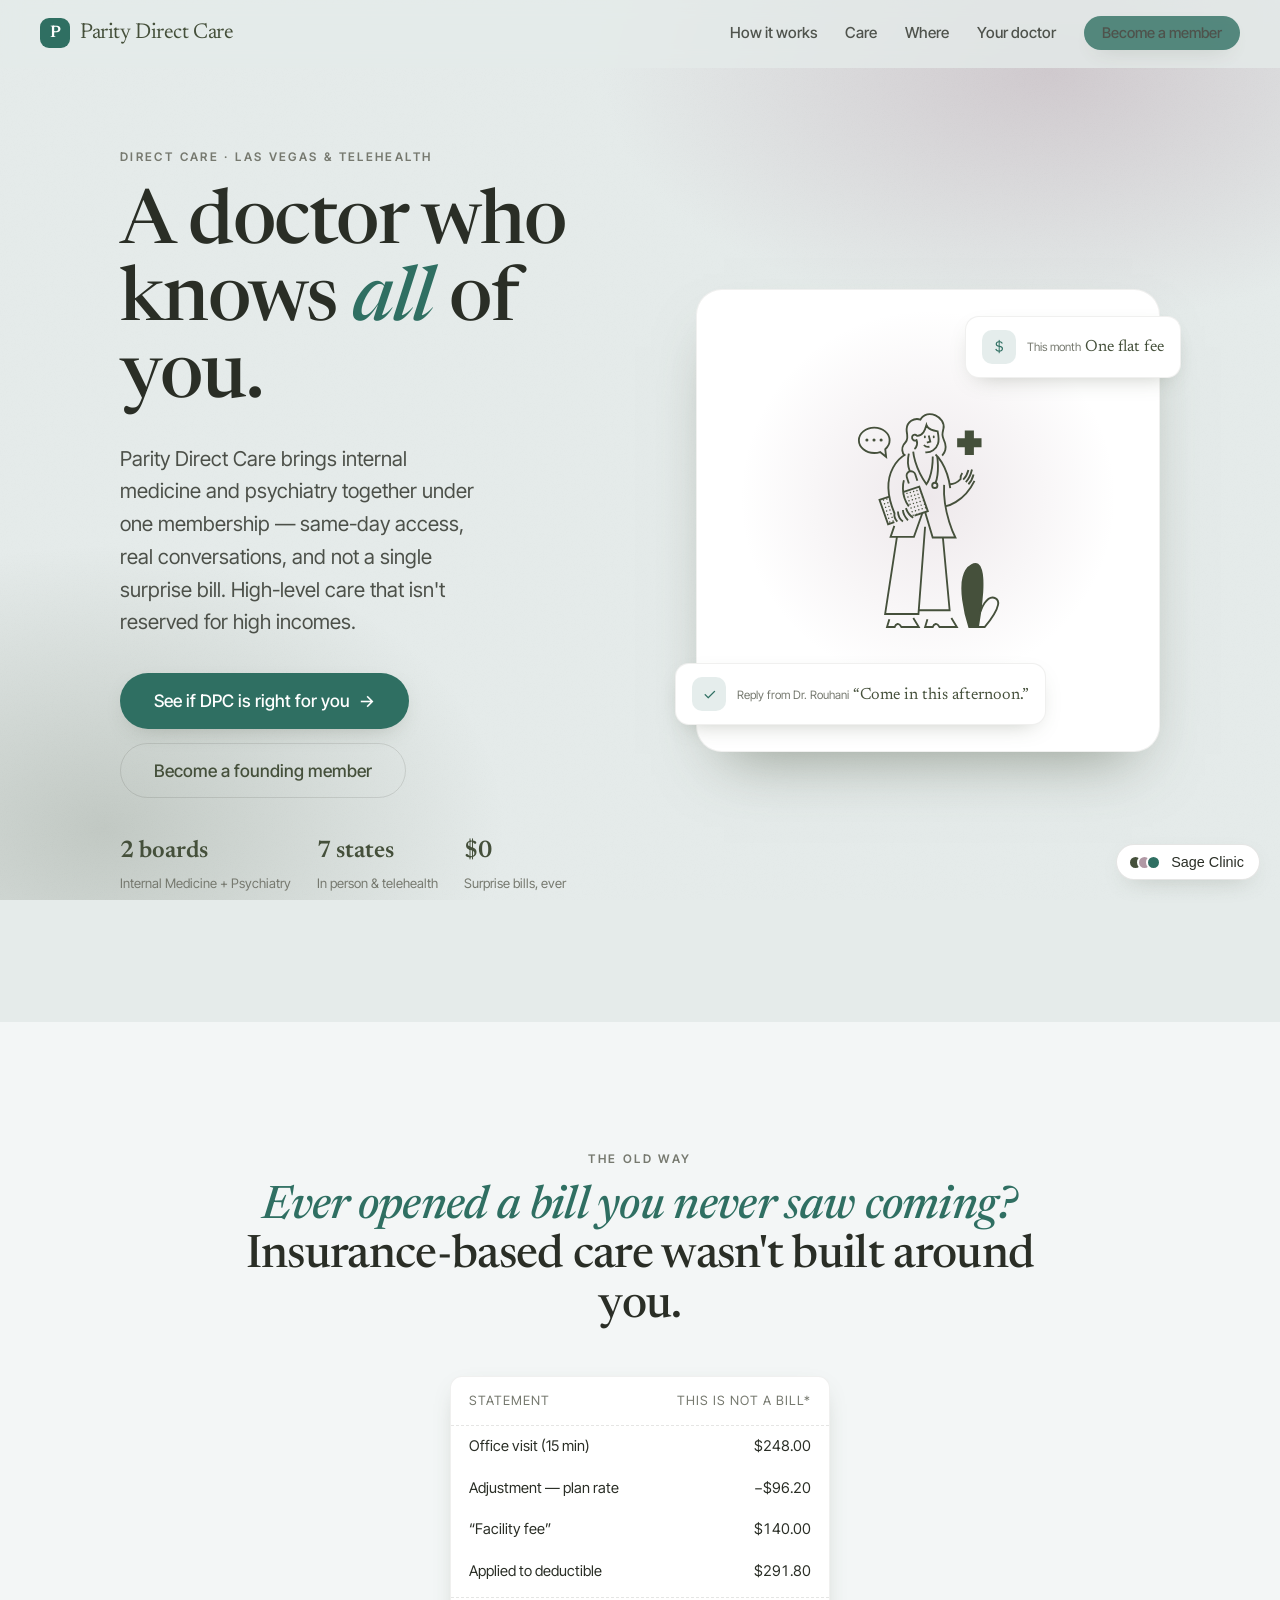
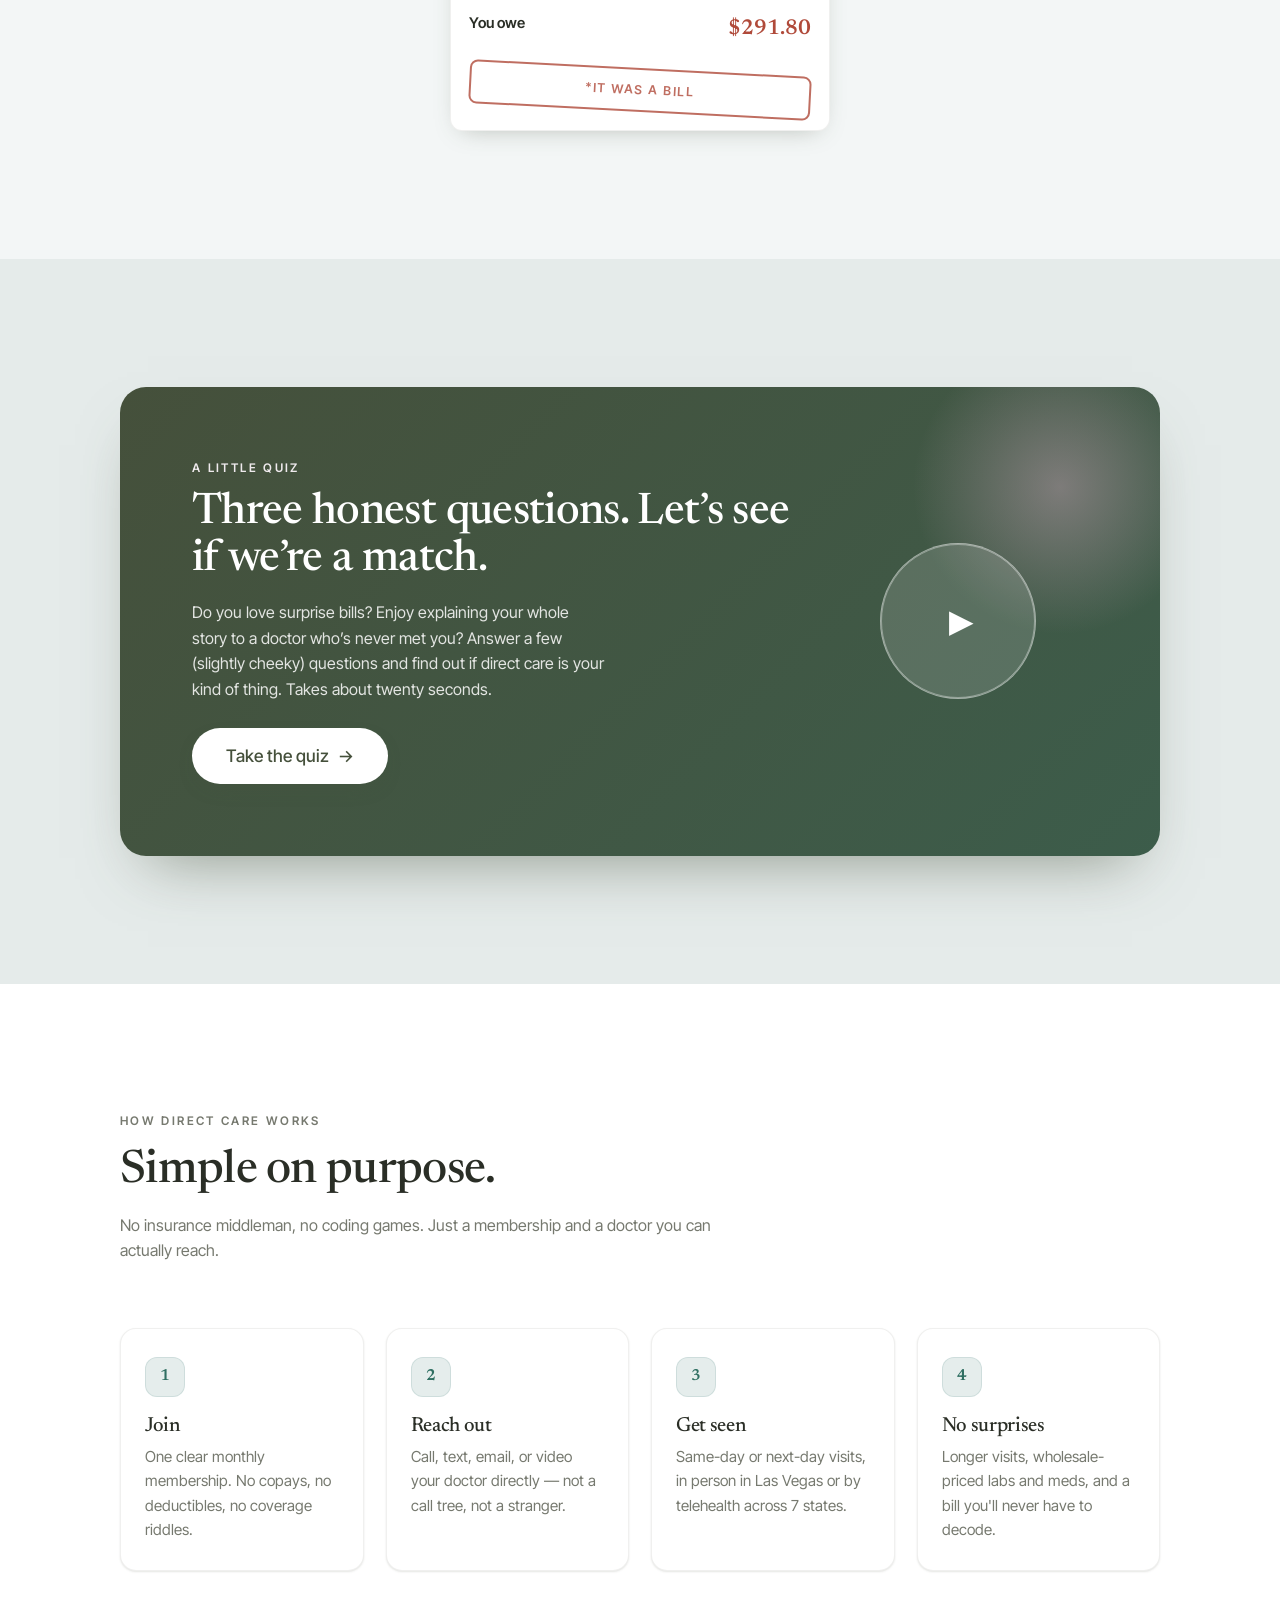
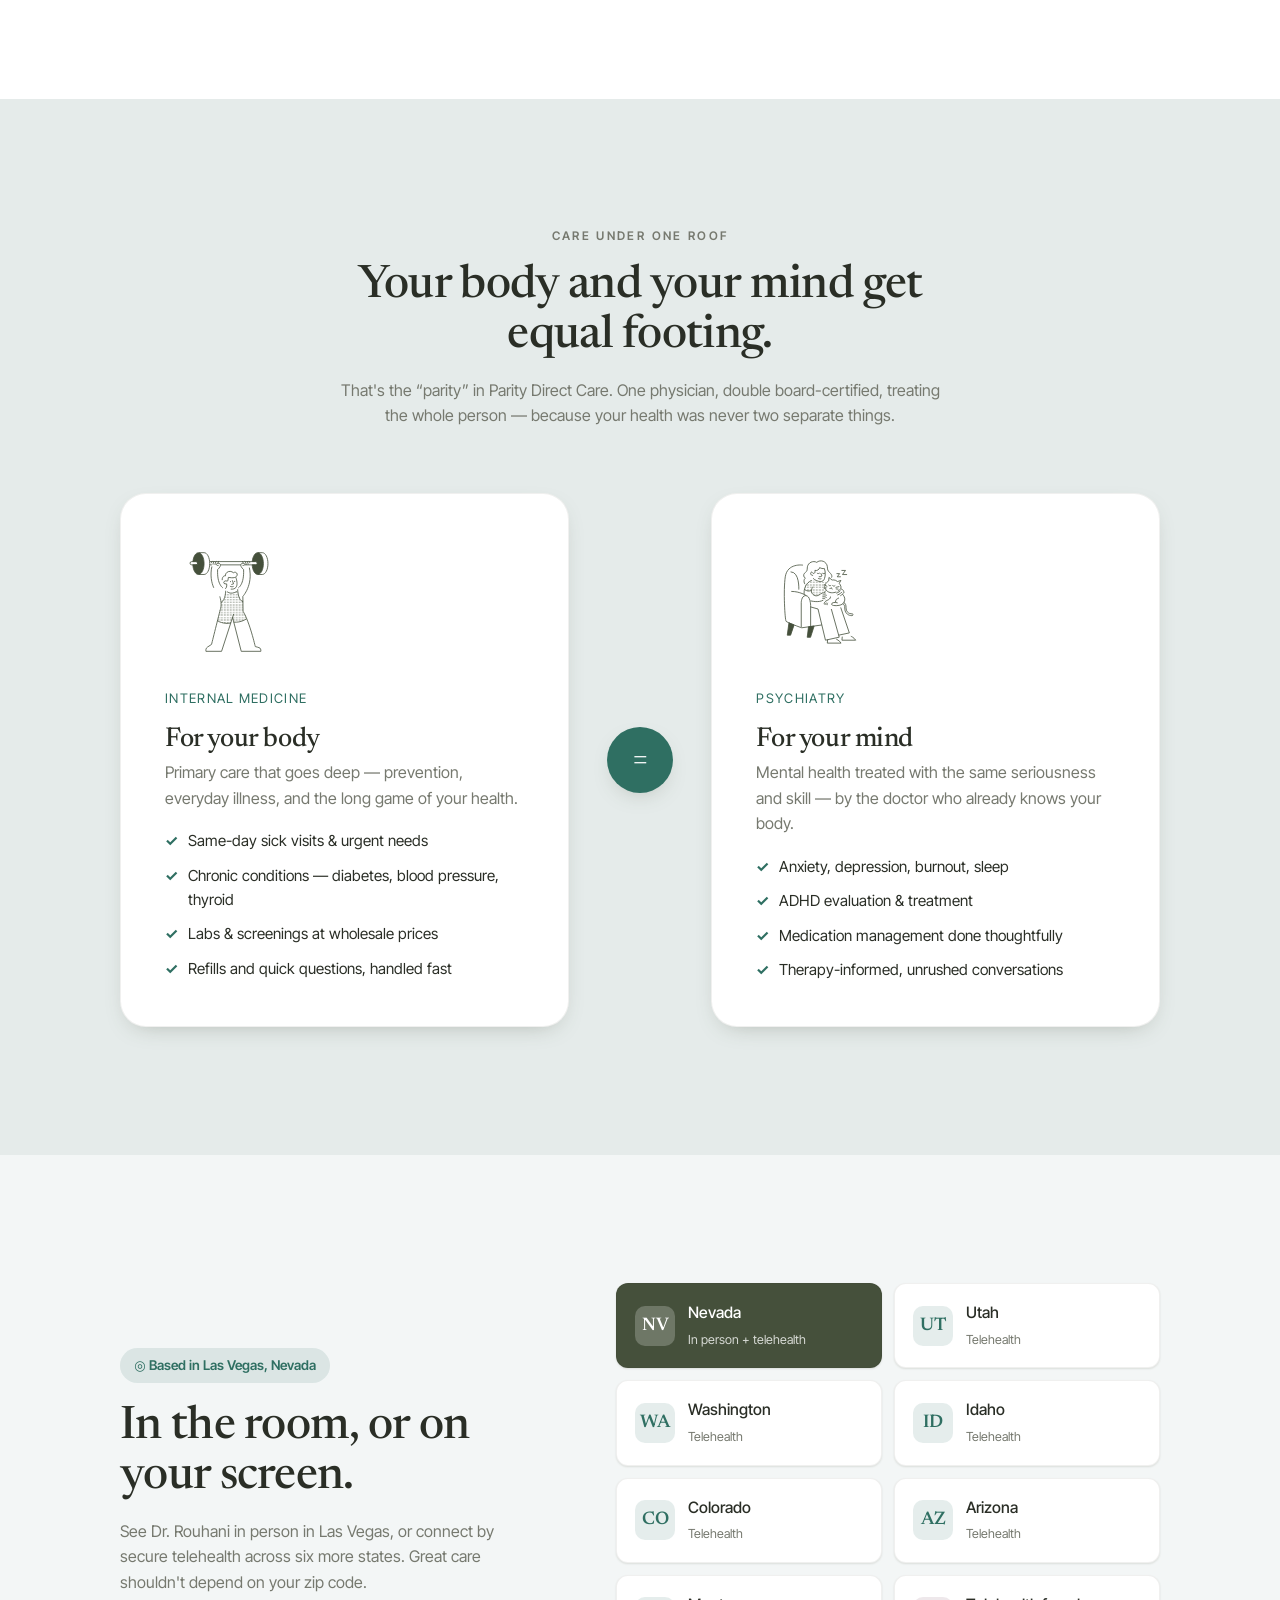
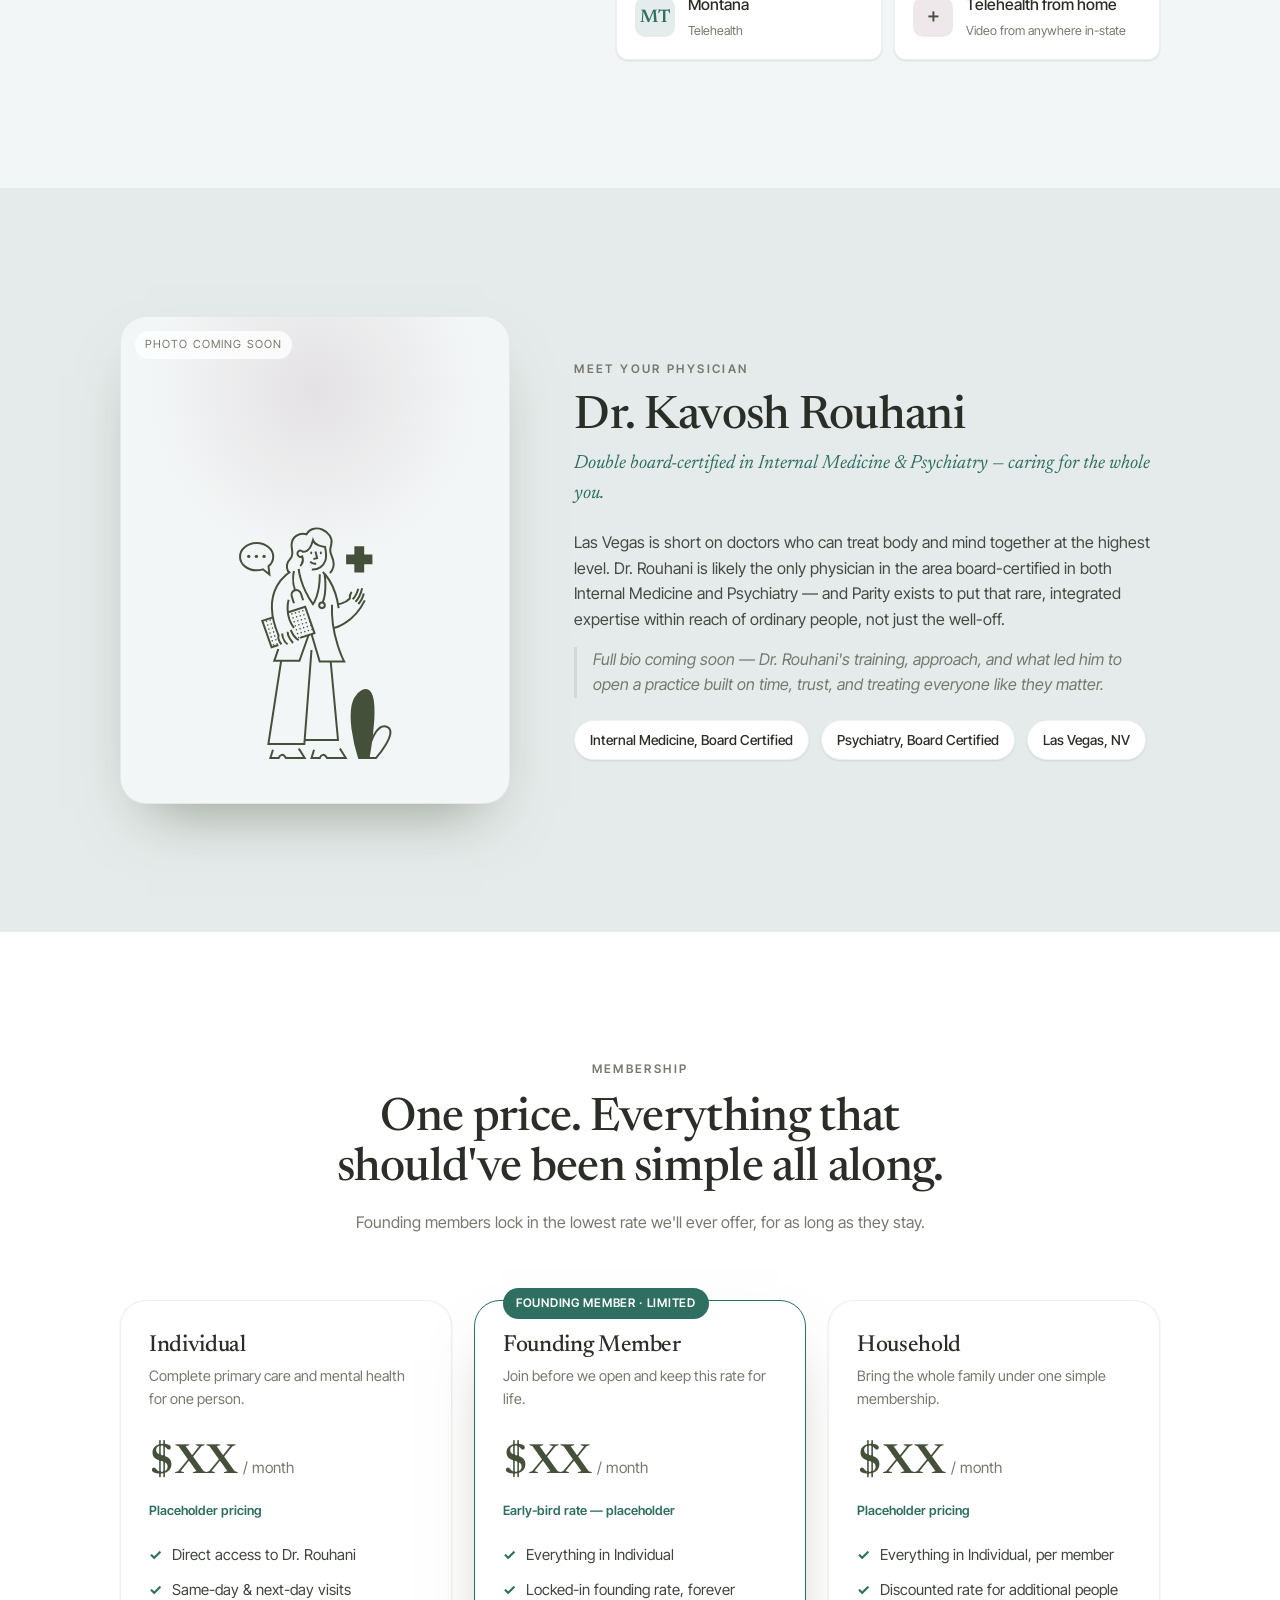
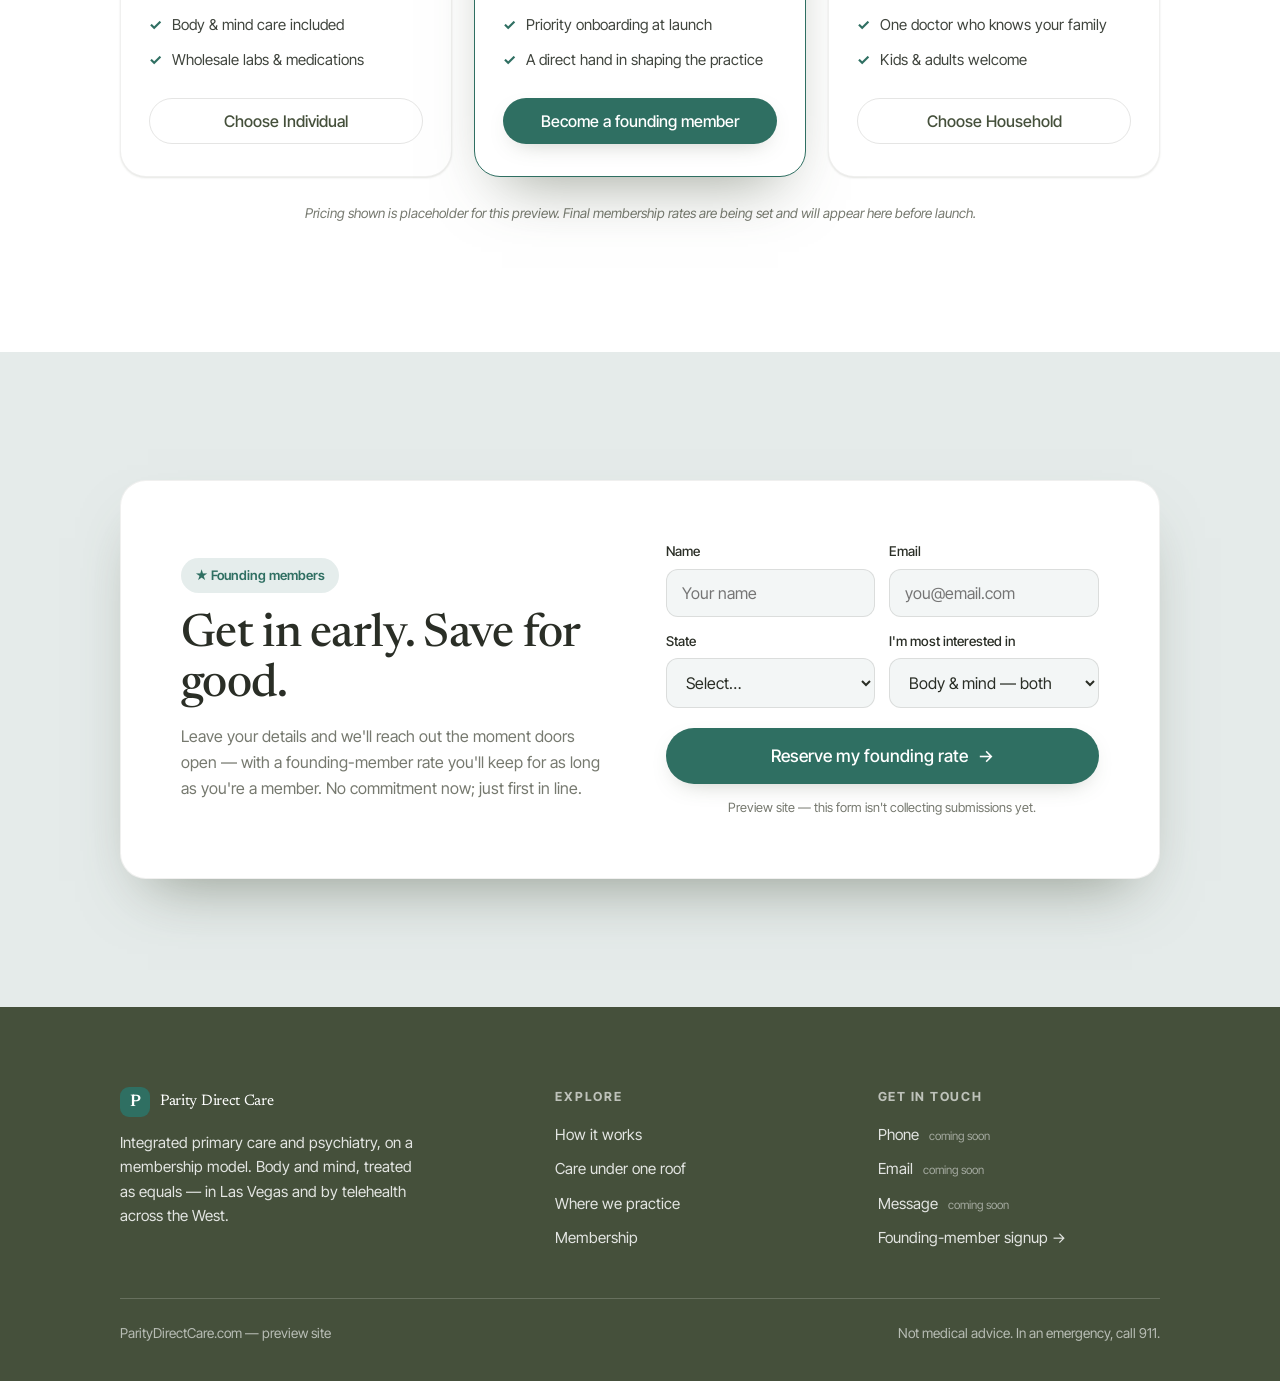
==== index.html @ fcb3e4b9 "Trim quiz to 3 questions; style fit answers as primary CTAs Keep the three questions matching the cl" ====
<!DOCTYPE html>
<html lang="en">
<head>
  <meta charset="utf-8">
  <meta name="viewport" content="width=device-width, initial-scale=1">
  <title>Parity Direct Care — a doctor who knows all of you</title>
  <meta name="description" content="Membership-based direct care in Las Vegas blending internal medicine and psychiatry. Same-day access, no insurance maze, no surprise bills — high-level care that isn't reserved for high incomes.">
  <link rel="preconnect" href="https://fonts.googleapis.com">
  <link rel="preconnect" href="https://fonts.gstatic.com" crossorigin>
  <link href="https://fonts.googleapis.com/css2?family=Newsreader:ital,opsz,wght@0,6..72,400;0,6..72,500;0,6..72,600;1,6..72,400;1,6..72,500&family=Inter+Tight:wght@400;500;600&display=swap" rel="stylesheet">
  <link rel="stylesheet" href="styles.css">
  <script src="palettes.js"></script>
</head>
<body>

  <!-- ===================== NAV ===================== -->
  <header class="nav" id="nav">
    <a href="#top" class="brand"><span class="mark">P</span> Parity Direct Care</a>
    <nav class="nav-links">
      <a href="#how">How it works</a>
      <a href="#care">Care</a>
      <a href="#reach">Where</a>
      <a href="#doctor">Your doctor</a>
      <a href="#join" class="btn btn-primary">Become a member</a>
    </nav>
  </header>

  <main id="top">

    <!-- ===================== HERO ===================== -->
    <section class="hero">
      <div class="wrap hero-grid">
        <div class="hero-copy">
          <div class="eyebrow reveal">Direct Care · Las Vegas &amp; Telehealth</div>
          <h1 class="display reveal d1">A doctor who knows <em>all</em> of you.</h1>
          <p class="lede reveal d2">Parity Direct Care brings internal medicine and psychiatry together under one membership — same-day access, real conversations, and not a single surprise bill. High-level care that isn't reserved for high incomes.</p>
          <div class="hero-cta reveal d3">
            <button class="btn btn-primary btn-lg" data-open-game>See if DPC is right for you <span class="arrow">→</span></button>
            <a href="#join" class="btn btn-ghost btn-lg">Become a founding member</a>
          </div>
          <div class="hero-trust reveal d3">
            <div class="t"><b>2 boards</b><span>Internal Medicine + Psychiatry</span></div>
            <div class="t"><b>7 states</b><span>In person &amp; telehealth</span></div>
            <div class="t"><b>$0</b><span>Surprise bills, ever</span></div>
          </div>
        </div>
        <div class="hero-art reveal d2">
          <div class="art-panel">
            <span class="ill" data-ill="doctor" aria-hidden="true"></span>
            <div class="float-card">
              <span class="dot">✓</span>
              <span>
                <span class="fc-t">Reply from Dr. Rouhani</span>
                <span class="fc-b">“Come in this afternoon.”</span>
              </span>
            </div>
            <div class="float-card tr">
              <span class="dot">＄</span>
              <span>
                <span class="fc-t">This month</span>
                <span class="fc-b">One flat fee</span>
              </span>
            </div>
          </div>
        </div>
      </div>
    </section>

    <!-- ===================== PROBLEM ===================== -->
    <section class="problem band-soft">
      <div class="wrap">
        <div class="eyebrow reveal">The old way</div>
        <h2 class="section-title reveal d1"><span class="kicker">Ever opened a bill you never saw coming?</span><br>Insurance-based care wasn't built around you.</h2>
        <div class="receipt reveal d2" aria-label="Example of a confusing insurance bill">
          <div class="r-head"><span>Statement</span><span>This is not a bill*</span></div>
          <div class="r-row"><span>Office visit (15 min)</span><span>$248.00</span></div>
          <div class="r-row"><span>Adjustment — plan rate</span><span>−$96.20</span></div>
          <div class="r-row"><span>“Facility fee”</span><span>$140.00</span></div>
          <div class="r-row"><span>Applied to deductible</span><span>$291.80</span></div>
          <div class="r-row total"><span>You owe</span><span class="amt">$291.80</span></div>
          <div class="r-stamp">*It was a bill</div>
        </div>
      </div>
    </section>

    <!-- ===================== GAME INVITE ===================== -->
    <section class="invite" id="game-invite">
      <div class="wrap">
        <div class="panel reveal">
          <div>
            <div class="eyebrow">A little quiz</div>
            <h2>Three honest questions. Let’s see if we’re a match.</h2>
            <p>Do you love surprise bills? Enjoy explaining your whole story to a doctor who’s never met you? Answer a few (slightly cheeky) questions and find out if direct care is your kind of thing. Takes about twenty seconds.</p>
            <button class="btn btn-primary btn-lg" data-open-game>Take the quiz <span class="arrow">→</span></button>
          </div>
          <button class="play-badge" data-open-game aria-label="Take the quiz"><span></span></button>
        </div>
      </div>
    </section>

    <!-- ===================== HOW IT WORKS ===================== -->
    <section class="band" id="how">
      <div class="wrap">
        <div class="section-head reveal">
          <span class="eyebrow">How direct care works</span>
          <h2 class="section-title">Simple on purpose.</h2>
          <p>No insurance middleman, no coding games. Just a membership and a doctor you can actually reach.</p>
        </div>
        <div class="steps">
          <div class="step reveal"><div class="n">1</div><h3>Join</h3><p>One clear monthly membership. No copays, no deductibles, no coverage riddles.</p></div>
          <div class="step reveal d1"><div class="n">2</div><h3>Reach out</h3><p>Call, text, email, or video your doctor directly — not a call tree, not a stranger.</p></div>
          <div class="step reveal d2"><div class="n">3</div><h3>Get seen</h3><p>Same-day or next-day visits, in person in Las Vegas or by telehealth across 7 states.</p></div>
          <div class="step reveal d3"><div class="n">4</div><h3>No surprises</h3><p>Longer visits, wholesale-priced labs and meds, and a bill you'll never have to decode.</p></div>
        </div>
      </div>
    </section>

    <!-- ===================== PARITY: mind + body ===================== -->
    <section id="care">
      <div class="wrap">
        <div class="section-head center reveal">
          <span class="eyebrow">Care under one roof</span>
          <h2 class="section-title">Your body and your mind get equal footing.</h2>
          <p>That's the “parity” in Parity Direct Care. One physician, double board-certified, treating the whole person — because your health was never two separate things.</p>
        </div>
        <div class="parity-grid">
          <div class="parity-card reveal">
            <span class="ill" data-ill="weightlifting" aria-hidden="true"></span>
            <div class="sub">Internal Medicine</div>
            <h3>For your body</h3>
            <p>Primary care that goes deep — prevention, everyday illness, and the long game of your health.</p>
            <ul>
              <li>Same-day sick visits &amp; urgent needs</li>
              <li>Chronic conditions — diabetes, blood pressure, thyroid</li>
              <li>Labs &amp; screenings at wholesale prices</li>
              <li>Refills and quick questions, handled fast</li>
            </ul>
          </div>
          <div class="parity-eq" aria-hidden="true">=</div>
          <div class="parity-card reveal d1">
            <span class="ill" data-ill="calm-armchair" aria-hidden="true"></span>
            <div class="sub">Psychiatry</div>
            <h3>For your mind</h3>
            <p>Mental health treated with the same seriousness and skill — by the doctor who already knows your body.</p>
            <ul>
              <li>Anxiety, depression, burnout, sleep</li>
              <li>ADHD evaluation &amp; treatment</li>
              <li>Medication management done thoughtfully</li>
              <li>Therapy-informed, unrushed conversations</li>
            </ul>
          </div>
        </div>
      </div>
    </section>

    <!-- ===================== TELEHEALTH REACH ===================== -->
    <section class="band-soft" id="reach">
      <div class="wrap reach-grid">
        <div class="reach-copy reveal">
          <span class="flag">◎ Based in Las Vegas, Nevada</span>
          <h2 class="section-title">In the room, or on your screen.</h2>
          <p>See Dr. Rouhani in person in Las Vegas, or connect by secure telehealth across six more states. Great care shouldn't depend on your zip code.</p>
        </div>
        <div class="states reveal d1">
          <div class="state home"><span class="abbr">NV</span><span><span class="s-name">Nevada</span><br><span class="s-mode">In person + telehealth</span></span></div>
          <div class="state"><span class="abbr">UT</span><span><span class="s-name">Utah</span><br><span class="s-mode">Telehealth</span></span></div>
          <div class="state"><span class="abbr">WA</span><span><span class="s-name">Washington</span><br><span class="s-mode">Telehealth</span></span></div>
          <div class="state"><span class="abbr">ID</span><span><span class="s-name">Idaho</span><br><span class="s-mode">Telehealth</span></span></div>
          <div class="state"><span class="abbr">CO</span><span><span class="s-name">Colorado</span><br><span class="s-mode">Telehealth</span></span></div>
          <div class="state"><span class="abbr">AZ</span><span><span class="s-name">Arizona</span><br><span class="s-mode">Telehealth</span></span></div>
          <div class="state"><span class="abbr">MT</span><span><span class="s-name">Montana</span><br><span class="s-mode">Telehealth</span></span></div>
          <div class="state"><span class="abbr" style="background:var(--tint-accent);color:var(--primary)">＋</span><span><span class="s-name">Telehealth from home</span><br><span class="s-mode">Video from anywhere in-state</span></span></div>
        </div>
      </div>
    </section>

    <!-- ===================== PHYSICIAN ===================== -->
    <section id="doctor">
      <div class="wrap doc-grid">
        <div class="doc-portrait reveal">
          <span class="photo-note">Photo coming soon</span>
          <span class="ill" data-ill="doctor" aria-hidden="true"></span>
        </div>
        <div class="doc-copy reveal d1">
          <span class="eyebrow">Meet your physician</span>
          <h2 class="section-title">Dr. Kavosh Rouhani</h2>
          <p class="creds">Double board-certified in Internal Medicine &amp; Psychiatry — caring for the whole you.</p>
          <p>Las Vegas is short on doctors who can treat body and mind together at the highest level. Dr. Rouhani is likely the only physician in the area board-certified in both Internal Medicine and Psychiatry — and Parity exists to put that rare, integrated expertise within reach of ordinary people, not just the well-off.</p>
          <p class="placeholder-bio">Full bio coming soon — Dr. Rouhani's training, approach, and what led him to open a practice built on time, trust, and treating everyone like they matter.</p>
          <div class="doc-badges">
            <span class="b">Internal Medicine, Board Certified</span>
            <span class="b">Psychiatry, Board Certified</span>
            <span class="b">Las Vegas, NV</span>
          </div>
        </div>
      </div>
    </section>

    <!-- ===================== MEMBERSHIP ===================== -->
    <section class="band" id="membership">
      <div class="wrap">
        <div class="section-head center reveal">
          <span class="eyebrow">Membership</span>
          <h2 class="section-title">One price. Everything that should've been simple all along.</h2>
          <p>Founding members lock in the lowest rate we'll ever offer, for as long as they stay.</p>
        </div>
        <div class="plans">
          <div class="plan reveal">
            <h3>Individual</h3>
            <p class="p-sub">Complete primary care and mental health for one person.</p>
            <div class="price"><span class="amt">$XX</span><span class="per">/ month</span></div>
            <div class="price-note">Placeholder pricing</div>
            <ul>
              <li>Direct access to Dr. Rouhani</li>
              <li>Same-day &amp; next-day visits</li>
              <li>Body &amp; mind care included</li>
              <li>Wholesale labs &amp; medications</li>
            </ul>
            <a href="#join" class="btn btn-ghost">Choose Individual</a>
          </div>
          <div class="plan featured reveal d1">
            <span class="tag">Founding member · limited</span>
            <h3>Founding Member</h3>
            <p class="p-sub">Join before we open and keep this rate for life.</p>
            <div class="price"><span class="amt">$XX</span><span class="per">/ month</span></div>
            <div class="price-note">Early-bird rate — placeholder</div>
            <ul>
              <li>Everything in Individual</li>
              <li>Locked-in founding rate, forever</li>
              <li>Priority onboarding at launch</li>
              <li>A direct hand in shaping the practice</li>
            </ul>
            <a href="#join" class="btn btn-primary">Become a founding member</a>
          </div>
          <div class="plan reveal d2">
            <h3>Household</h3>
            <p class="p-sub">Bring the whole family under one simple membership.</p>
            <div class="price"><span class="amt">$XX</span><span class="per">/ month</span></div>
            <div class="price-note">Placeholder pricing</div>
            <ul>
              <li>Everything in Individual, per member</li>
              <li>Discounted rate for additional people</li>
              <li>One doctor who knows your family</li>
              <li>Kids &amp; adults welcome</li>
            </ul>
            <a href="#join" class="btn btn-ghost">Choose Household</a>
          </div>
        </div>
        <p class="price-disclaimer">Pricing shown is placeholder for this preview. Final membership rates are being set and will appear here before launch.</p>
      </div>
    </section>

    <!-- ===================== SIGNUP ===================== -->
    <section class="signup" id="join">
      <div class="wrap">
        <div class="panel reveal">
          <div class="s-copy">
            <span class="founding">★ Founding members</span>
            <h2 class="section-title">Get in early. Save for good.</h2>
            <p>Leave your details and we'll reach out the moment doors open — with a founding-member rate you'll keep for as long as you're a member. No commitment now; just first in line.</p>
          </div>
          <div>
            <form id="signup-form" novalidate>
              <div class="form-row">
                <div class="field"><label for="f-name">Name</label><input id="f-name" name="name" type="text" placeholder="Your name" required></div>
                <div class="field"><label for="f-email">Email</label><input id="f-email" name="email" type="email" placeholder="you@email.com" required></div>
              </div>
              <div class="form-row">
                <div class="field">
                  <label for="f-state">State</label>
                  <select id="f-state" name="state">
                    <option value="">Select…</option>
                    <option>Nevada</option><option>Utah</option><option>Washington</option>
                    <option>Idaho</option><option>Colorado</option><option>Arizona</option><option>Montana</option>
                  </select>
                </div>
                <div class="field">
                  <label for="f-interest">I'm most interested in</label>
                  <select id="f-interest" name="interest">
                    <option>Body &amp; mind — both</option>
                    <option>Primary care</option>
                    <option>Mental health</option>
                  </select>
                </div>
              </div>
              <button type="submit" class="btn btn-primary btn-lg">Reserve my founding rate <span class="arrow">→</span></button>
              <p class="form-note">Preview site — this form isn't collecting submissions yet.</p>
            </form>
            <div class="form-success" id="signup-success">
              <div class="check">✓</div>
              <h3 style="font-family:var(--serif);margin-bottom:8px;">You're on the list.</h3>
              <p style="color:var(--muted)">Thanks — this is a preview, so nothing was sent. On the live site, you'd be first to hear when Parity opens.</p>
            </div>
          </div>
        </div>
      </div>
    </section>

  </main>

  <!-- ===================== FOOTER ===================== -->
  <footer class="footer">
    <div class="wrap">
      <div class="f-grid">
        <div>
          <a href="#top" class="brand"><span class="mark">P</span> Parity Direct Care</a>
          <p>Integrated primary care and psychiatry, on a membership model. Body and mind, treated as equals — in Las Vegas and by telehealth across the West.</p>
        </div>
        <div>
          <h4>Explore</h4>
          <ul>
            <li><a href="#how">How it works</a></li>
            <li><a href="#care">Care under one roof</a></li>
            <li><a href="#reach">Where we practice</a></li>
            <li><a href="#membership">Membership</a></li>
          </ul>
        </div>
        <div>
          <h4>Get in touch</h4>
          <ul>
            <li>Phone <span class="soon">coming soon</span></li>
            <li>Email <span class="soon">coming soon</span></li>
            <li>Message <span class="soon">coming soon</span></li>
            <li><a href="#join">Founding-member signup →</a></li>
          </ul>
        </div>
      </div>
      <div class="f-bottom">
        <span>ParityDirectCare.com — preview site</span>
        <span>Not medical advice. In an emergency, call 911.</span>
      </div>
    </div>
  </footer>

  <!-- game overlay is built by game.js -->
  <div id="game" class="game" aria-hidden="true" role="dialog" aria-modal="true" aria-label="Is direct care right for you?"></div>

  <script src="game.js"></script>
  <script src="main.js"></script>
</body>
</html>
---- styles.css ----
/* ============================================================
   Parity Direct Care — warm editorial clinic
   Palette roles are CSS variables set by palettes.js.
   Defaults below = "Sage Clinic" so the page renders pre-JS.
   ============================================================ */

:root {
  --primary:   #45503B;
  --secondary: #747572;
  --accent:    #B098A4;
  --surface:   #FFFFFF;
  --bg:        #E5EBEA;
  --cta:       #2F6F62;
  --cta-text:  #FFFFFF;
  --text:      #2A2E26;
  --muted:     #76796F;

  /* derived tokens (all palette-driven via color-mix) */
  --line:      color-mix(in srgb, var(--text) 12%, transparent);
  --line-soft: color-mix(in srgb, var(--text) 7%, transparent);
  --surface-2: color-mix(in srgb, var(--bg) 45%, var(--surface));
  --tint-accent: color-mix(in srgb, var(--accent) 22%, transparent);
  --tint-primary: color-mix(in srgb, var(--primary) 10%, transparent);
  --tint-cta:  color-mix(in srgb, var(--cta) 12%, transparent);
  --shadow-sm: 0 1px 2px color-mix(in srgb, var(--primary) 14%, transparent);
  --shadow-md: 0 8px 24px -12px color-mix(in srgb, var(--primary) 40%, transparent);
  --shadow-lg: 0 30px 60px -28px color-mix(in srgb, var(--primary) 55%, transparent);

  --serif: 'Newsreader', Georgia, serif;
  --sans: 'Inter Tight', system-ui, sans-serif;

  --wrap: 1120px;
  --radius: 16px;
  --radius-lg: 26px;
  --ease: cubic-bezier(.2, .7, .2, 1);
}

* { box-sizing: border-box; }

html { scroll-behavior: smooth; }
@media (prefers-reduced-motion: reduce) {
  html { scroll-behavior: auto; }
  *, *::before, *::after { animation-duration: .001ms !important; transition-duration: .001ms !important; }
}

body {
  margin: 0;
  font-family: var(--sans);
  color: var(--text);
  background: var(--bg);
  line-height: 1.6;
  -webkit-font-smoothing: antialiased;
  text-rendering: optimizeLegibility;
  transition: background .5s var(--ease), color .5s var(--ease);
  overflow-x: hidden;
}

/* soft atmospheric background: two blurred palette blobs + faint grain */
body::before {
  content: "";
  position: fixed;
  inset: 0;
  z-index: -2;
  background:
    radial-gradient(50% 40% at 82% 8%, color-mix(in srgb, var(--accent) 40%, transparent), transparent 70%),
    radial-gradient(45% 45% at 8% 92%, color-mix(in srgb, var(--primary) 22%, transparent), transparent 70%),
    var(--bg);
  transition: background .5s var(--ease);
}
body::after {
  content: "";
  position: fixed;
  inset: 0;
  z-index: -1;
  pointer-events: none;
  opacity: .5;
  background-image: url("data:image/svg+xml,%3Csvg xmlns='http://www.w3.org/2000/svg' width='140' height='140'%3E%3Cfilter id='n'%3E%3CfeTurbulence type='fractalNoise' baseFrequency='0.9' numOctaves='2'/%3E%3C/filter%3E%3Crect width='100%25' height='100%25' filter='url(%23n)' opacity='0.035'/%3E%3C/svg%3E");
}

/* ---------- typography ---------- */
h1, h2, h3 { font-family: var(--serif); font-weight: 500; letter-spacing: -0.015em; line-height: 1.08; margin: 0; }
.display {
  font-size: clamp(2.6rem, 6vw, 4.7rem);
  line-height: 1.02;
}
.display em { font-style: italic; color: var(--cta); }
h2.section-title { font-size: clamp(1.9rem, 3.6vw, 3rem); }
p { margin: 0; }

.eyebrow {
  font-family: var(--sans);
  font-size: .74rem;
  font-weight: 600;
  letter-spacing: 0.2em;
  text-transform: uppercase;
  color: var(--muted);
}

.lede { font-size: clamp(1.05rem, 1.6vw, 1.28rem); color: color-mix(in srgb, var(--text) 82%, var(--bg)); }

/* ---------- layout ---------- */
.wrap { width: 100%; max-width: var(--wrap); margin: 0 auto; padding: 0 clamp(20px, 5vw, 40px); }
section { position: relative; padding: clamp(64px, 10vw, 128px) 0; }
.band { background: var(--surface); }
.band-soft { background: var(--surface-2); }

/* ---------- buttons ---------- */
.btn {
  display: inline-flex; align-items: center; gap: .55em;
  font-family: var(--sans); font-size: 1rem; font-weight: 500;
  padding: .85em 1.5em; border-radius: 100px; border: 1.5px solid transparent;
  cursor: pointer; text-decoration: none; line-height: 1;
  transition: transform .25s var(--ease), box-shadow .25s var(--ease), background .25s var(--ease);
}
.btn-primary { background: var(--cta); color: var(--cta-text); box-shadow: var(--shadow-md); }
.btn-primary:hover { transform: translateY(-2px); box-shadow: var(--shadow-lg); }
.btn-ghost { background: transparent; color: var(--primary); border-color: var(--line); }
.btn-ghost:hover { border-color: var(--primary); transform: translateY(-2px); background: color-mix(in srgb, var(--primary) 5%, transparent); }
.btn-lg { font-size: 1.08rem; padding: 1.05em 1.9em; }
.btn .arrow { transition: transform .25s var(--ease); }
.btn:hover .arrow { transform: translateX(3px); }

/* ---------- illustrations (inlined SVG, tinted via currentColor) ---------- */
.ill { display: inline-flex; }
.ill svg { width: 100%; height: 100%; display: block; }

/* ============================================================
   NAV
   ============================================================ */
.nav {
  position: sticky; top: 0; z-index: 40;
  display: flex; align-items: center; justify-content: space-between;
  padding: 16px clamp(20px, 5vw, 40px);
  backdrop-filter: blur(10px);
  background: color-mix(in srgb, var(--bg) 78%, transparent);
  border-bottom: 1px solid transparent;
  transition: border-color .3s var(--ease), background .3s var(--ease);
}
.nav.scrolled { border-color: var(--line-soft); }
.brand { display: flex; align-items: center; gap: 10px; font-family: var(--serif); font-size: 1.35rem; color: var(--primary); text-decoration: none; letter-spacing: -0.02em; }
.brand .mark {
  width: 30px; height: 30px; border-radius: 9px; flex: none;
  display: grid; place-items: center;
  background: var(--cta); color: var(--cta-text);
  font-family: var(--serif); font-size: 1.05rem; font-weight: 600;
}
.nav-links { display: flex; align-items: center; gap: 28px; }
.nav-links a { color: var(--text); text-decoration: none; font-size: .95rem; font-weight: 500; opacity: .8; transition: opacity .2s; }
.nav-links a:hover { opacity: 1; }
.nav-links .btn { padding: .6em 1.15em; font-size: .92rem; }
@media (max-width: 780px) { .nav-links a:not(.btn) { display: none; } }

/* ============================================================
   HERO
   ============================================================ */
.hero { padding-top: clamp(40px, 7vw, 80px); }
.hero-grid { display: grid; grid-template-columns: 1.05fr .95fr; gap: clamp(32px, 5vw, 72px); align-items: center; }
@media (max-width: 900px) { .hero-grid { grid-template-columns: 1fr; } }

.hero-copy .eyebrow { margin-bottom: 22px; }
.hero-copy .display { margin-bottom: 24px; }
.hero-copy .lede { max-width: 30ch; margin-bottom: 34px; }
.hero-cta { display: flex; gap: 14px; flex-wrap: wrap; margin-bottom: 34px; }
.hero-trust { display: flex; gap: 26px; flex-wrap: wrap; }
.hero-trust .t { display: flex; flex-direction: column; gap: 2px; }
.hero-trust .t b { font-family: var(--serif); font-size: 1.5rem; color: var(--primary); font-weight: 600; }
.hero-trust .t span { font-size: .82rem; color: var(--muted); }

/* hero art panel */
.hero-art { position: relative; }
.art-panel {
  position: relative; border-radius: var(--radius-lg);
  background: var(--surface);
  border: 1px solid var(--line-soft);
  box-shadow: var(--shadow-lg);
  padding: 10%;
  aspect-ratio: 1 / 1;
  display: grid; place-items: center;
  overflow: visible; /* let the whole figure + framing cards show */
}
.art-panel::before {
  content: ""; position: absolute; inset: 0; z-index: 0; border-radius: inherit;
  background: radial-gradient(58% 58% at 50% 45%, var(--tint-accent), transparent 70%);
}
.art-panel .ill { position: relative; z-index: 1; width: 80%; color: var(--primary); }
/* floating membership chip */
.float-card {
  position: absolute; z-index: 2; left: -22px; bottom: 26px;
  background: var(--surface); border: 1px solid var(--line-soft);
  border-radius: 14px; box-shadow: var(--shadow-md);
  padding: 13px 16px; display: flex; align-items: center; gap: 11px;
  animation: floaty 5s ease-in-out infinite;
}
.float-card .dot { width: 34px; height: 34px; border-radius: 10px; background: var(--tint-cta); color: var(--cta); display: grid; place-items: center; }
.float-card .fc-t { font-size: .72rem; color: var(--muted); }
.float-card .fc-b { font-family: var(--serif); font-size: 1.02rem; color: var(--primary); }
.float-card.tr { left: auto; right: -22px; bottom: auto; top: 26px; animation-delay: -2.5s; }
@keyframes floaty { 0%,100% { transform: translateY(0); } 50% { transform: translateY(-9px); } }

/* ============================================================
   PROBLEM band  (insurance = villain)  → leads into game
   ============================================================ */
.problem { text-align: center; }
.problem .wrap { max-width: 900px; }
.problem .kicker { color: var(--cta); font-style: italic; }
.problem h2 { margin: 14px 0 0; }
.problem .receipt {
  margin: 44px auto 0; max-width: 380px; text-align: left;
  background: var(--surface); border: 1px solid var(--line-soft);
  border-radius: 12px; box-shadow: var(--shadow-md);
  font-family: var(--sans); overflow: hidden;
  transform: rotate(-1.4deg);
}
.receipt .r-head { padding: 14px 18px; border-bottom: 1px dashed var(--line); display: flex; justify-content: space-between; font-size: .8rem; color: var(--muted); letter-spacing: .08em; text-transform: uppercase; }
.receipt .r-row { display: flex; justify-content: space-between; padding: 9px 18px; font-size: .92rem; }
.receipt .r-row span:last-child { font-variant-numeric: tabular-nums; }
.receipt .r-row.total { border-top: 1px dashed var(--line); margin-top: 4px; padding: 14px 18px; font-weight: 600; }
.receipt .r-row.total .amt { color: #b04a3a; font-family: var(--serif); font-size: 1.35rem; }
.receipt .r-stamp { text-align: center; padding: 10px; font-size: .78rem; letter-spacing: .12em; text-transform: uppercase; color: #b04a3a; border: 2px solid #b04a3a; border-radius: 8px; margin: 8px 18px 18px; transform: rotate(3deg); font-weight: 600; opacity: .8; }

/* ============================================================
   GAME INVITE
   ============================================================ */
.invite .panel {
  position: relative; overflow: hidden;
  border-radius: var(--radius-lg);
  background: linear-gradient(135deg, var(--primary), color-mix(in srgb, var(--primary) 60%, var(--cta)));
  color: var(--surface);
  padding: clamp(38px, 6vw, 72px);
  display: grid; grid-template-columns: 1.4fr .6fr; gap: 30px; align-items: center;
  box-shadow: var(--shadow-lg);
}
@media (max-width: 760px) { .invite .panel { grid-template-columns: 1fr; text-align: center; } }
.invite .panel::after {
  content: ""; position: absolute; right: -60px; top: -60px; width: 320px; height: 320px; border-radius: 50%;
  background: radial-gradient(circle, color-mix(in srgb, var(--accent) 55%, transparent), transparent 65%);
}
.invite .eyebrow { color: color-mix(in srgb, var(--surface) 80%, var(--accent)); }
.invite h2 { color: var(--surface); margin: 12px 0 16px; font-size: clamp(1.8rem, 3.4vw, 2.8rem); }
.invite p { color: color-mix(in srgb, var(--surface) 85%, var(--primary)); max-width: 46ch; margin-bottom: 26px; }
.invite .btn-primary { background: var(--surface); color: var(--primary); }
.invite .play-badge {
  position: relative; z-index: 1; justify-self: center;
  width: clamp(110px, 16vw, 156px); aspect-ratio: 1; border-radius: 50%;
  display: grid; place-items: center; cursor: pointer;
  background: color-mix(in srgb, var(--surface) 14%, transparent);
  border: 1.5px solid color-mix(in srgb, var(--surface) 45%, transparent);
  transition: transform .3s var(--ease);
}
.invite .play-badge:hover { transform: scale(1.06); }
.invite .play-badge::before { content: "▶"; font-size: 2rem; color: var(--surface); margin-left: 6px; }
.invite .play-badge span { position: absolute; inset: 0; border-radius: 50%; border: 1.5px solid color-mix(in srgb, var(--surface) 35%, transparent); animation: ping 2.4s ease-out infinite; }
@keyframes ping { 0% { transform: scale(1); opacity: .8; } 100% { transform: scale(1.35); opacity: 0; } }

/* ============================================================
   HOW IT WORKS
   ============================================================ */
.section-head { max-width: 620px; margin-bottom: clamp(38px, 6vw, 64px); }
.section-head .eyebrow { display: block; margin-bottom: 16px; }
.section-head p { margin-top: 16px; color: var(--muted); }
.section-head.center { margin-left: auto; margin-right: auto; text-align: center; }

.steps { display: grid; grid-template-columns: repeat(4, 1fr); gap: 22px; }
@media (max-width: 860px) { .steps { grid-template-columns: repeat(2, 1fr); } }
@media (max-width: 480px) { .steps { grid-template-columns: 1fr; } }
.step {
  background: var(--surface); border: 1px solid var(--line-soft); border-radius: var(--radius);
  padding: 28px 24px; box-shadow: var(--shadow-sm);
  transition: transform .3s var(--ease), box-shadow .3s var(--ease);
}
.step:hover { transform: translateY(-4px); box-shadow: var(--shadow-md); }
.step .n { font-family: var(--serif); font-size: 1rem; color: var(--cta); border: 1.5px solid var(--tint-cta); background: var(--tint-cta); width: 40px; height: 40px; border-radius: 12px; display: grid; place-items: center; margin-bottom: 18px; font-weight: 600; }
.step h3 { font-size: 1.28rem; margin-bottom: 8px; }
.step p { font-size: .95rem; color: var(--muted); }

/* ============================================================
   PARITY — care under one roof (mind + body)
   ============================================================ */
.parity-grid { display: grid; grid-template-columns: 1fr auto 1fr; gap: clamp(20px, 3vw, 40px); align-items: stretch; }
@media (max-width: 820px) { .parity-grid { grid-template-columns: 1fr; } }
.parity-card {
  background: var(--surface); border: 1px solid var(--line-soft); border-radius: var(--radius-lg);
  padding: clamp(28px, 4vw, 44px); box-shadow: var(--shadow-md);
  display: flex; flex-direction: column;
}
.parity-card .ill { width: 128px; height: 128px; color: var(--primary); margin-bottom: 22px; }
.parity-card h3 { font-size: 1.7rem; margin-bottom: 6px; }
.parity-card .sub { font-size: .82rem; letter-spacing: .1em; text-transform: uppercase; color: var(--cta); margin-bottom: 16px; }
.parity-card p { color: var(--muted); }
.parity-card ul { list-style: none; margin: 18px 0 0; padding: 0; display: flex; flex-direction: column; gap: 10px; }
.parity-card li { display: flex; gap: 10px; font-size: .95rem; }
.parity-card li::before { content: "✓"; color: var(--cta); font-weight: 700; }
.parity-eq {
  align-self: center; display: grid; place-items: center;
  width: 66px; height: 66px; border-radius: 50%;
  background: var(--cta); color: var(--cta-text);
  font-family: var(--serif); font-size: 2rem; box-shadow: var(--shadow-md);
}
@media (max-width: 820px) { .parity-eq { transform: rotate(90deg); } }

/* ============================================================
   TELEHEALTH REACH
   ============================================================ */
.reach-grid { display: grid; grid-template-columns: .9fr 1.1fr; gap: clamp(28px, 4vw, 56px); align-items: center; }
@media (max-width: 820px) { .reach-grid { grid-template-columns: 1fr; } }
.reach-copy .flag { display: inline-flex; align-items: center; gap: 8px; background: var(--tint-cta); color: var(--cta); border-radius: 100px; padding: 7px 14px; font-size: .84rem; font-weight: 600; margin-bottom: 20px; }
.reach-copy h2 { margin-bottom: 16px; }
.reach-copy p { color: var(--muted); max-width: 42ch; }
.states { display: grid; grid-template-columns: repeat(2, 1fr); gap: 12px; }
@media (max-width: 480px) { .states { grid-template-columns: 1fr; } }
.state {
  background: var(--surface); border: 1px solid var(--line-soft); border-radius: 12px;
  padding: 16px 18px; display: flex; align-items: center; gap: 13px; box-shadow: var(--shadow-sm);
  transition: transform .25s var(--ease);
}
.state:hover { transform: translateY(-3px); }
.state .abbr { font-family: var(--serif); font-weight: 600; font-size: 1.15rem; color: var(--cta); width: 40px; height: 40px; border-radius: 10px; background: var(--tint-cta); display: grid; place-items: center; flex: none; }
.state .s-name { font-weight: 500; font-size: .98rem; }
.state .s-mode { font-size: .78rem; color: var(--muted); }
.state.home { background: var(--primary); color: var(--surface); }
.state.home .abbr { background: color-mix(in srgb, var(--surface) 22%, transparent); color: var(--surface); }
.state.home .s-mode { color: color-mix(in srgb, var(--surface) 78%, var(--primary)); }

/* ============================================================
   PHYSICIAN
   ============================================================ */
.doc-grid { display: grid; grid-template-columns: .8fr 1.2fr; gap: clamp(30px, 5vw, 64px); align-items: center; }
@media (max-width: 820px) { .doc-grid { grid-template-columns: 1fr; } }
.doc-portrait {
  position: relative; border-radius: var(--radius-lg); aspect-ratio: 4/5;
  background: var(--surface-2); border: 1px solid var(--line-soft);
  overflow: hidden; display: grid; place-items: end center; box-shadow: var(--shadow-lg);
}
.doc-portrait::before { content: ""; position: absolute; inset: 0; background: radial-gradient(60% 50% at 50% 15%, var(--tint-accent), transparent 70%); }
.doc-portrait .ill { position: relative; width: 82%; color: var(--primary); }
.doc-portrait .photo-note { position: absolute; top: 14px; left: 14px; font-size: .7rem; letter-spacing: .1em; text-transform: uppercase; color: var(--muted); background: color-mix(in srgb, var(--surface) 80%, transparent); padding: 5px 10px; border-radius: 100px; }
.doc-copy .eyebrow { display: block; margin-bottom: 14px; }
.doc-copy h2 { margin-bottom: 6px; }
.doc-copy .creds { color: var(--cta); font-style: italic; font-family: var(--serif); font-size: 1.2rem; margin-bottom: 20px; }
.doc-copy p { color: color-mix(in srgb, var(--text) 85%, var(--bg)); margin-bottom: 14px; }
.doc-copy .placeholder-bio { border-left: 3px solid var(--tint-cta); padding-left: 16px; color: var(--muted); font-style: italic; }
.doc-badges { display: flex; gap: 12px; flex-wrap: wrap; margin-top: 22px; }
.doc-badges .b { background: var(--surface); border: 1px solid var(--line-soft); border-radius: 100px; padding: 8px 15px; font-size: .86rem; font-weight: 500; box-shadow: var(--shadow-sm); }

/* ============================================================
   MEMBERSHIP / PRICING
   ============================================================ */
.plans { display: grid; grid-template-columns: repeat(3, 1fr); gap: 22px; align-items: start; }
@media (max-width: 860px) { .plans { grid-template-columns: 1fr; max-width: 440px; margin: 0 auto; } }
.plan {
  background: var(--surface); border: 1px solid var(--line-soft); border-radius: var(--radius-lg);
  padding: 32px 28px; box-shadow: var(--shadow-sm); position: relative;
  transition: transform .3s var(--ease), box-shadow .3s var(--ease);
}
.plan:hover { transform: translateY(-5px); box-shadow: var(--shadow-lg); }
.plan.featured { border-color: var(--cta); box-shadow: var(--shadow-lg); }
.plan .tag { position: absolute; top: -13px; left: 28px; background: var(--cta); color: var(--cta-text); font-size: .74rem; font-weight: 600; letter-spacing: .06em; text-transform: uppercase; padding: 6px 13px; border-radius: 100px; }
.plan h3 { font-size: 1.45rem; margin-bottom: 6px; }
.plan .p-sub { font-size: .9rem; color: var(--muted); margin-bottom: 20px; min-height: 2.6em; }
.plan .price { display: flex; align-items: baseline; gap: 6px; margin-bottom: 4px; }
.plan .price .amt { font-family: var(--serif); font-size: 2.6rem; color: var(--primary); font-weight: 600; }
.plan .price .per { color: var(--muted); font-size: .95rem; }
.plan .price-note { font-size: .8rem; color: var(--cta); font-weight: 600; margin-bottom: 22px; }
.plan ul { list-style: none; margin: 0 0 26px; padding: 0; display: flex; flex-direction: column; gap: 11px; }
.plan li { display: flex; gap: 10px; font-size: .94rem; color: color-mix(in srgb, var(--text) 88%, var(--bg)); }
.plan li::before { content: "✓"; color: var(--cta); font-weight: 700; flex: none; }
.plan .btn { width: 100%; justify-content: center; }
.price-disclaimer { text-align: center; margin-top: 26px; font-size: .84rem; color: var(--muted); font-style: italic; }

/* ============================================================
   SIGNUP
   ============================================================ */
.signup .panel {
  border-radius: var(--radius-lg); background: var(--surface);
  border: 1px solid var(--line-soft); box-shadow: var(--shadow-lg);
  padding: clamp(32px, 5vw, 60px);
  display: grid; grid-template-columns: 1fr 1fr; gap: clamp(28px, 4vw, 56px); align-items: center;
}
@media (max-width: 760px) { .signup .panel { grid-template-columns: 1fr; } }
.signup .founding { display: inline-flex; align-items: center; gap: 8px; background: var(--tint-cta); color: var(--cta); border-radius: 100px; padding: 7px 14px; font-size: .82rem; font-weight: 600; margin-bottom: 18px; }
.signup h2 { margin-bottom: 14px; }
.signup .s-copy p { color: var(--muted); }
.signup form { display: flex; flex-direction: column; gap: 14px; }
.field label { display: block; font-size: .84rem; font-weight: 500; margin-bottom: 6px; color: var(--text); }
.field input, .field select {
  width: 100%; font-family: var(--sans); font-size: 1rem; color: var(--text);
  padding: 13px 15px; border-radius: 12px; border: 1.5px solid var(--line);
  background: var(--surface-2); transition: border-color .2s, box-shadow .2s;
}
.field input:focus, .field select:focus { outline: none; border-color: var(--cta); box-shadow: 0 0 0 3px var(--tint-cta); }
.form-row { display: grid; grid-template-columns: 1fr 1fr; gap: 14px; }
@media (max-width: 480px) { .form-row { grid-template-columns: 1fr; } }
.signup form .btn { justify-content: center; margin-top: 6px; }
.form-note { font-size: .8rem; color: var(--muted); text-align: center; }
.form-success { display: none; text-align: center; padding: 20px; }
.form-success.show { display: block; }
.form-success .check { width: 52px; height: 52px; border-radius: 50%; background: var(--tint-cta); color: var(--cta); display: grid; place-items: center; font-size: 1.6rem; margin: 0 auto 14px; }

/* ============================================================
   FOOTER
   ============================================================ */
.footer { background: var(--primary); color: color-mix(in srgb, var(--surface) 85%, var(--primary)); padding: clamp(48px, 7vw, 80px) 0 36px; }
.footer .f-grid { display: grid; grid-template-columns: 1.4fr 1fr 1fr; gap: 40px; }
@media (max-width: 700px) { .footer .f-grid { grid-template-columns: 1fr; gap: 28px; } }
.footer .brand { color: var(--surface); margin-bottom: 14px; }
.footer p { font-size: .95rem; max-width: 34ch; }
.footer h4 { font-family: var(--sans); font-size: .78rem; letter-spacing: .14em; text-transform: uppercase; color: color-mix(in srgb, var(--surface) 65%, var(--primary)); margin: 0 0 16px; }
.footer ul { list-style: none; margin: 0; padding: 0; display: flex; flex-direction: column; gap: 10px; }
.footer a, .footer li { color: color-mix(in srgb, var(--surface) 85%, var(--primary)); text-decoration: none; font-size: .95rem; }
.footer a:hover { color: var(--surface); }
.footer .soon { font-size: .72rem; opacity: .6; margin-left: 6px; }
.footer .f-bottom { margin-top: 48px; padding-top: 24px; border-top: 1px solid color-mix(in srgb, var(--surface) 18%, transparent); display: flex; justify-content: space-between; gap: 16px; flex-wrap: wrap; font-size: .85rem; color: color-mix(in srgb, var(--surface) 62%, var(--primary)); }

/* ============================================================
   PALETTE SWITCHER
   ============================================================ */
.pal-switch { position: fixed; right: 20px; bottom: 20px; z-index: 60; font-family: var(--sans); }
.pal-toggle {
  display: flex; align-items: center; gap: 10px; cursor: pointer;
  background: var(--surface); border: 1px solid var(--line); border-radius: 100px;
  padding: 9px 15px 9px 11px; box-shadow: var(--shadow-md); color: var(--text);
  font-size: .9rem; font-weight: 500; transition: transform .2s var(--ease);
}
.pal-toggle:hover { transform: translateY(-2px); }
.pal-toggle .chips { display: flex; }
.pal-toggle .chips i { width: 15px; height: 15px; border-radius: 50%; display: block; border: 2px solid var(--surface); margin-left: -6px; }
.pal-toggle .chips i:first-child { margin-left: 0; }
.pal-panel {
  position: absolute; right: 0; bottom: calc(100% + 12px); width: 320px; max-height: 66vh; overflow-y: auto;
  background: var(--surface); border: 1px solid var(--line); border-radius: 18px; box-shadow: var(--shadow-lg);
  padding: 16px; opacity: 0; visibility: hidden; transform: translateY(10px) scale(.98);
  transform-origin: bottom right; transition: opacity .2s var(--ease), transform .2s var(--ease), visibility .2s;
}
.pal-panel.open { opacity: 1; visibility: visible; transform: translateY(0) scale(1); }
.pal-panel h5 { font-size: .72rem; letter-spacing: .12em; text-transform: uppercase; color: var(--muted); margin: 10px 6px 8px; font-family: var(--sans); font-weight: 600; }
.pal-panel h5:first-child { margin-top: 2px; }
.pal-opt { display: flex; align-items: center; gap: 12px; width: 100%; text-align: left; cursor: pointer; border: 1.5px solid transparent; background: transparent; border-radius: 12px; padding: 9px 10px; transition: background .15s, border-color .15s; }
.pal-opt:hover { background: var(--surface-2); }
.pal-opt.active { border-color: var(--cta); background: var(--tint-cta); }
.pal-opt .sw { display: flex; flex: none; }
.pal-opt .sw i { width: 20px; height: 20px; display: block; border-radius: 5px; margin-left: -7px; border: 2px solid var(--surface); }
.pal-opt .sw i:first-child { margin-left: 0; }
.pal-opt .pal-name { font-size: .92rem; font-weight: 500; color: var(--text); }
.pal-opt .pal-tag { font-size: .74rem; color: var(--muted); }
.pal-close { position: absolute; top: 12px; right: 14px; border: none; background: transparent; cursor: pointer; color: var(--muted); font-size: 1.1rem; }
@media (max-width: 520px) { .pal-panel { width: min(320px, 86vw); } }

/* ============================================================
   SCROLL REVEAL
   ============================================================ */
.reveal { opacity: 0; transform: translateY(24px); transition: opacity .7s var(--ease), transform .7s var(--ease); }
.reveal.in { opacity: 1; transform: none; }
.reveal.d1 { transition-delay: .08s; }
.reveal.d2 { transition-delay: .16s; }
.reveal.d3 { transition-delay: .24s; }

/* ============================================================
   THE GAME — "Is DPC right for you?" quiz overlay
   ============================================================ */
.game {
  position: fixed; inset: 0; z-index: 100;
  background: var(--bg);
  display: none; flex-direction: column;
  overflow: hidden;
}
.game.open { display: flex; }
.game::before {
  content: ""; position: fixed; inset: 0; z-index: 0; pointer-events: none;
  background:
    radial-gradient(45% 40% at 85% 0%, var(--tint-accent), transparent 70%),
    radial-gradient(40% 40% at 0% 100%, var(--tint-primary), transparent 70%);
}
/* bar */
.game-bar { position: relative; z-index: 3; padding: 16px clamp(18px, 5vw, 36px); background: color-mix(in srgb, var(--bg) 82%, transparent); backdrop-filter: blur(8px); border-bottom: 1px solid var(--line-soft); }
.game-bar-inner { display: flex; align-items: center; justify-content: space-between; gap: 16px; width: 100%; max-width: 960px; margin: 0 auto; }
.game-bar .brand { font-size: 1.1rem; }
.game-progress { display: flex; gap: 7px; align-items: center; }
.game-progress i { width: 22px; height: 5px; border-radius: 100px; background: var(--line); transition: background .3s, width .3s; }
.game-progress i.on { background: var(--cta); width: 30px; }
.game-close { border: 1px solid var(--line); background: var(--surface); color: var(--text); width: 40px; height: 40px; border-radius: 50%; cursor: pointer; font-size: 1.1rem; display: grid; place-items: center; transition: transform .2s, background .2s; flex: none; }
.game-close:hover { transform: rotate(90deg); background: var(--surface-2); }

/* stage: one screen at a time, scrolls if tall */
.game-inner { position: relative; z-index: 1; flex: 1; overflow-y: auto; }
.g-stage { width: 100%; max-width: 720px; margin: 0 auto; padding: clamp(30px, 6vw, 64px) clamp(18px, 5vw, 36px) 64px; text-align: center; }
.g-stage.swap { animation: qswap .45s var(--ease); }
@keyframes qswap { from { opacity: 0; transform: translateY(16px) scale(.99); } to { opacity: 1; transform: none; } }

/* shared big illustration */
.ill.big { width: clamp(148px, 34vw, 216px); height: clamp(148px, 34vw, 216px); color: var(--primary); margin: 0 auto 10px; }

/* intro */
.quiz-intro .eyebrow { display: block; margin-bottom: 14px; }
.quiz-intro h2 { font-size: clamp(1.7rem, 4vw, 2.6rem); }
.quiz-intro p { color: var(--muted); margin: 14px 0 28px; }

/* question card */
.quiz-card .q-count { font-family: var(--serif); font-size: 1.05rem; color: var(--cta); font-weight: 600; margin-bottom: 4px; }
.quiz-card .q-count span { color: var(--muted); font-weight: 400; }
.quiz-card .q-text { font-size: clamp(1.5rem, 3.4vw, 2.3rem); max-width: 17ch; margin: 6px auto 30px; line-height: 1.14; }
.answers { display: grid; gap: 14px; max-width: 460px; margin: 0 auto; }
.answer {
  font-family: var(--sans); font-size: 1.05rem; font-weight: 500; color: var(--text);
  background: var(--surface); border: 1.5px solid var(--line); border-radius: 100px;
  padding: 1em 1.4em; cursor: pointer; box-shadow: var(--shadow-sm);
  transition: transform .2s var(--ease), box-shadow .2s var(--ease), border-color .2s, background .2s, color .2s;
}
.answer:hover { transform: translateY(-2px); border-color: var(--cta); box-shadow: var(--shadow-md); }
.answer:focus-visible { outline: none; border-color: var(--cta); box-shadow: 0 0 0 3px var(--tint-cta); }
/* the DPC-favorable answer reads as the primary CTA; the other stays secondary */
.answer-primary { background: var(--cta); color: var(--cta-text); border-color: var(--cta); box-shadow: var(--shadow-md); }
.answer-primary:hover { box-shadow: var(--shadow-lg); }
.answer-secondary { background: var(--surface); color: var(--text); border-color: var(--line); }
.answer.picked { background: var(--cta); color: var(--cta-text); border-color: var(--cta); transform: translateY(-2px); }
.answer:disabled { cursor: default; }
.answer:disabled:not(.picked) { opacity: .45; }
.q-foot { display: flex; align-items: center; justify-content: space-between; gap: 12px; margin: 22px auto 0; max-width: 460px; min-height: 30px; }
.q-back { background: none; border: none; color: var(--muted); cursor: pointer; font-family: var(--sans); font-size: .92rem; }
.q-back:hover { color: var(--text); }
.react-chip { font-size: 1rem; font-style: italic; color: var(--cta); font-family: var(--serif); opacity: 0; transform: translateY(4px); transition: opacity .3s, transform .3s; }
.react-chip.show { opacity: 1; transform: none; }

/* result / verdict */
.result { max-width: 640px; margin: 0 auto; text-align: left; }
.result-card {
  background: var(--surface); border: 1px solid var(--line-soft); border-radius: var(--radius-lg);
  box-shadow: var(--shadow-lg); overflow: hidden;
}
.result-card .rc-top { background: linear-gradient(135deg, var(--primary), color-mix(in srgb, var(--primary) 55%, var(--cta))); color: var(--surface); padding: clamp(28px, 5vw, 44px); text-align: center; position: relative; overflow: hidden; }
.result-card.is-miss .rc-top { background: linear-gradient(135deg, color-mix(in srgb, var(--primary) 72%, var(--muted)), color-mix(in srgb, var(--primary) 48%, var(--muted))); }
.result-card .rc-top::after { content: ""; position: absolute; right: -40px; top: -40px; width: 200px; height: 200px; border-radius: 50%; background: radial-gradient(circle, color-mix(in srgb, var(--accent) 50%, transparent), transparent 65%); }
.result-card .rc-top .eyebrow { color: color-mix(in srgb, var(--surface) 80%, var(--accent)); }
.result-card .rc-top h2 { color: var(--surface); margin: 12px 0 0; font-size: clamp(1.6rem, 3.6vw, 2.5rem); position: relative; }
.score-pill { position: relative; display: inline-block; margin-top: 16px; background: color-mix(in srgb, var(--surface) 18%, transparent); border: 1px solid color-mix(in srgb, var(--surface) 40%, transparent); color: var(--surface); font-size: .82rem; font-weight: 600; letter-spacing: .04em; padding: 6px 14px; border-radius: 100px; }
.result-card .rc-body { padding: clamp(26px, 4vw, 40px); }
.recap { font-size: 1.12rem; line-height: 1.5; margin-bottom: 22px; }
.recap-soft { color: var(--muted); margin-bottom: 22px; }
.recap-list { list-style: none; margin: 0 0 30px; padding: 0; display: flex; flex-direction: column; gap: 13px; }
.recap-list li { display: flex; gap: 12px; font-size: 1rem; }
.recap-list .w-ic { flex: none; width: 28px; height: 28px; border-radius: 8px; background: var(--tint-cta); color: var(--cta); display: grid; place-items: center; font-weight: 700; }
.result-cta { text-align: center; }
.result-cta .btn { justify-content: center; }
.restart { display: inline-block; margin-top: 16px; background: none; border: none; color: var(--muted); cursor: pointer; font-size: .9rem; text-decoration: underline; font-family: var(--sans); }
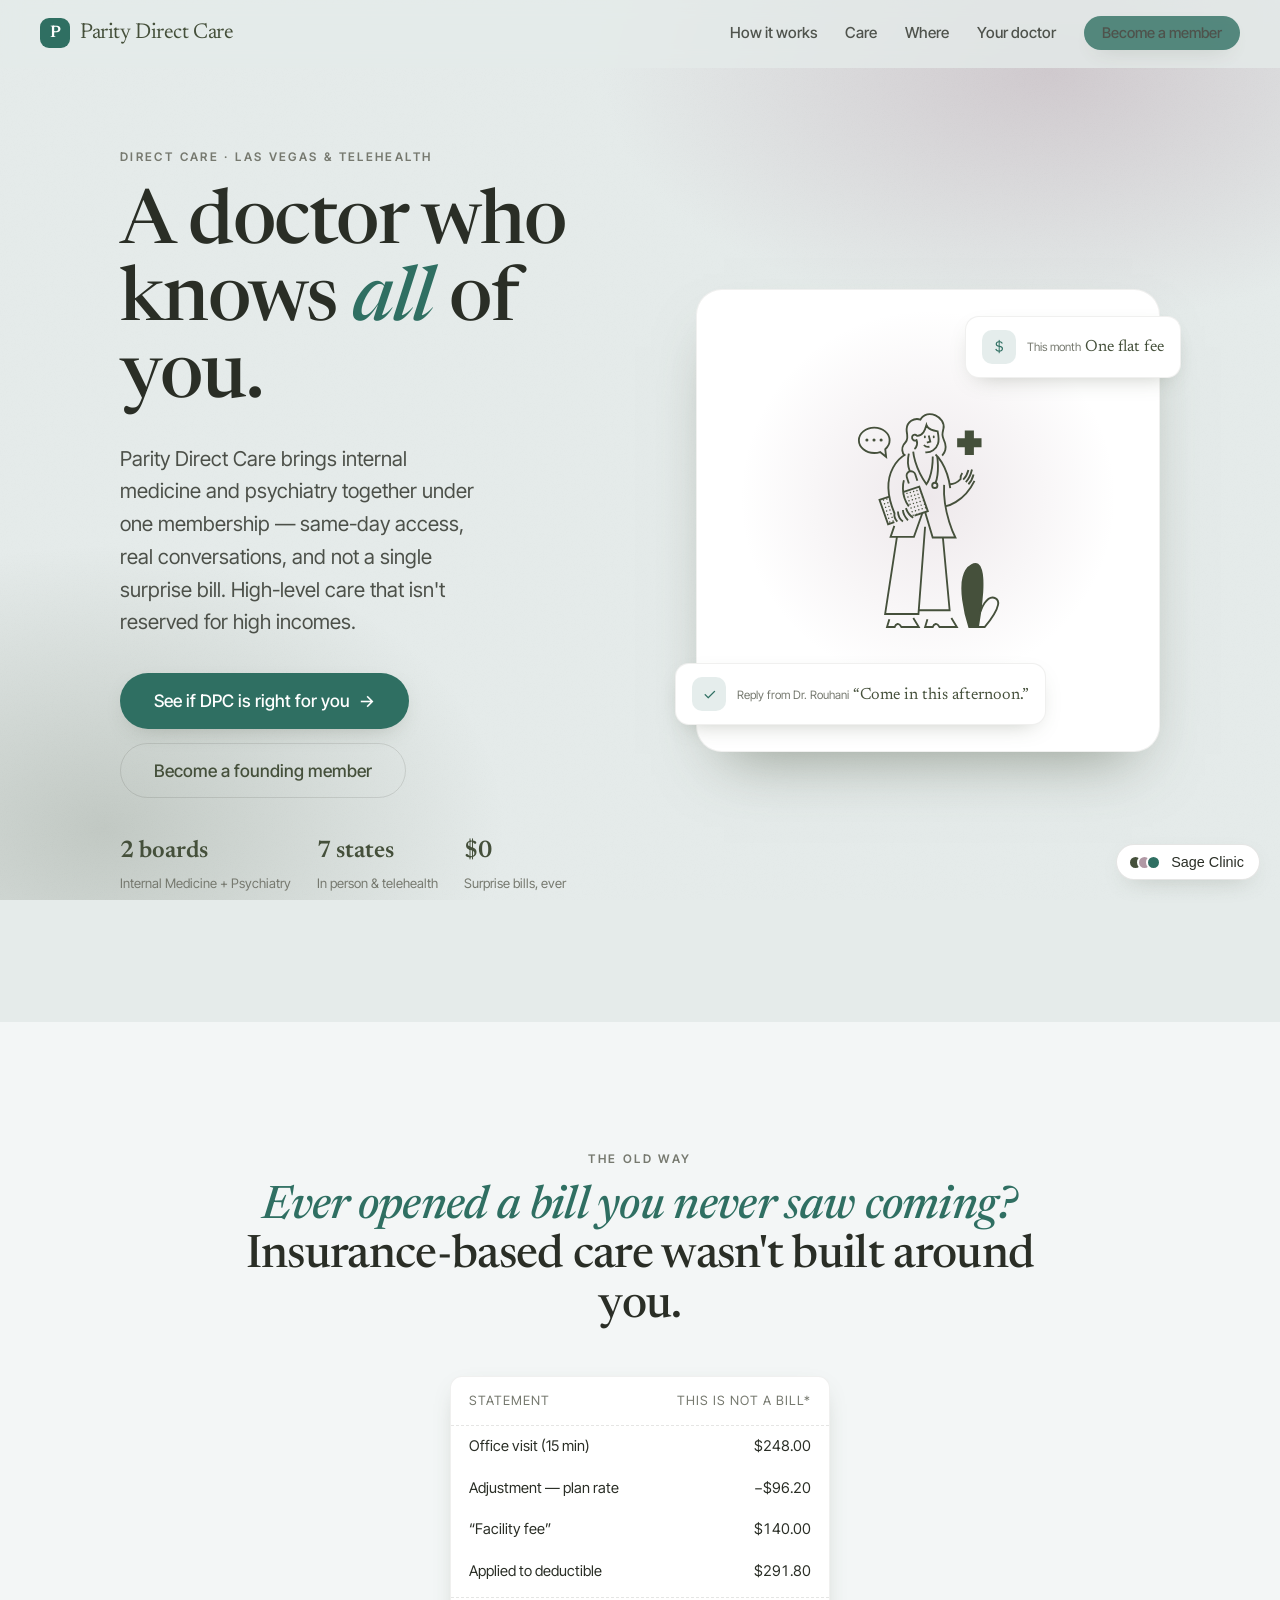
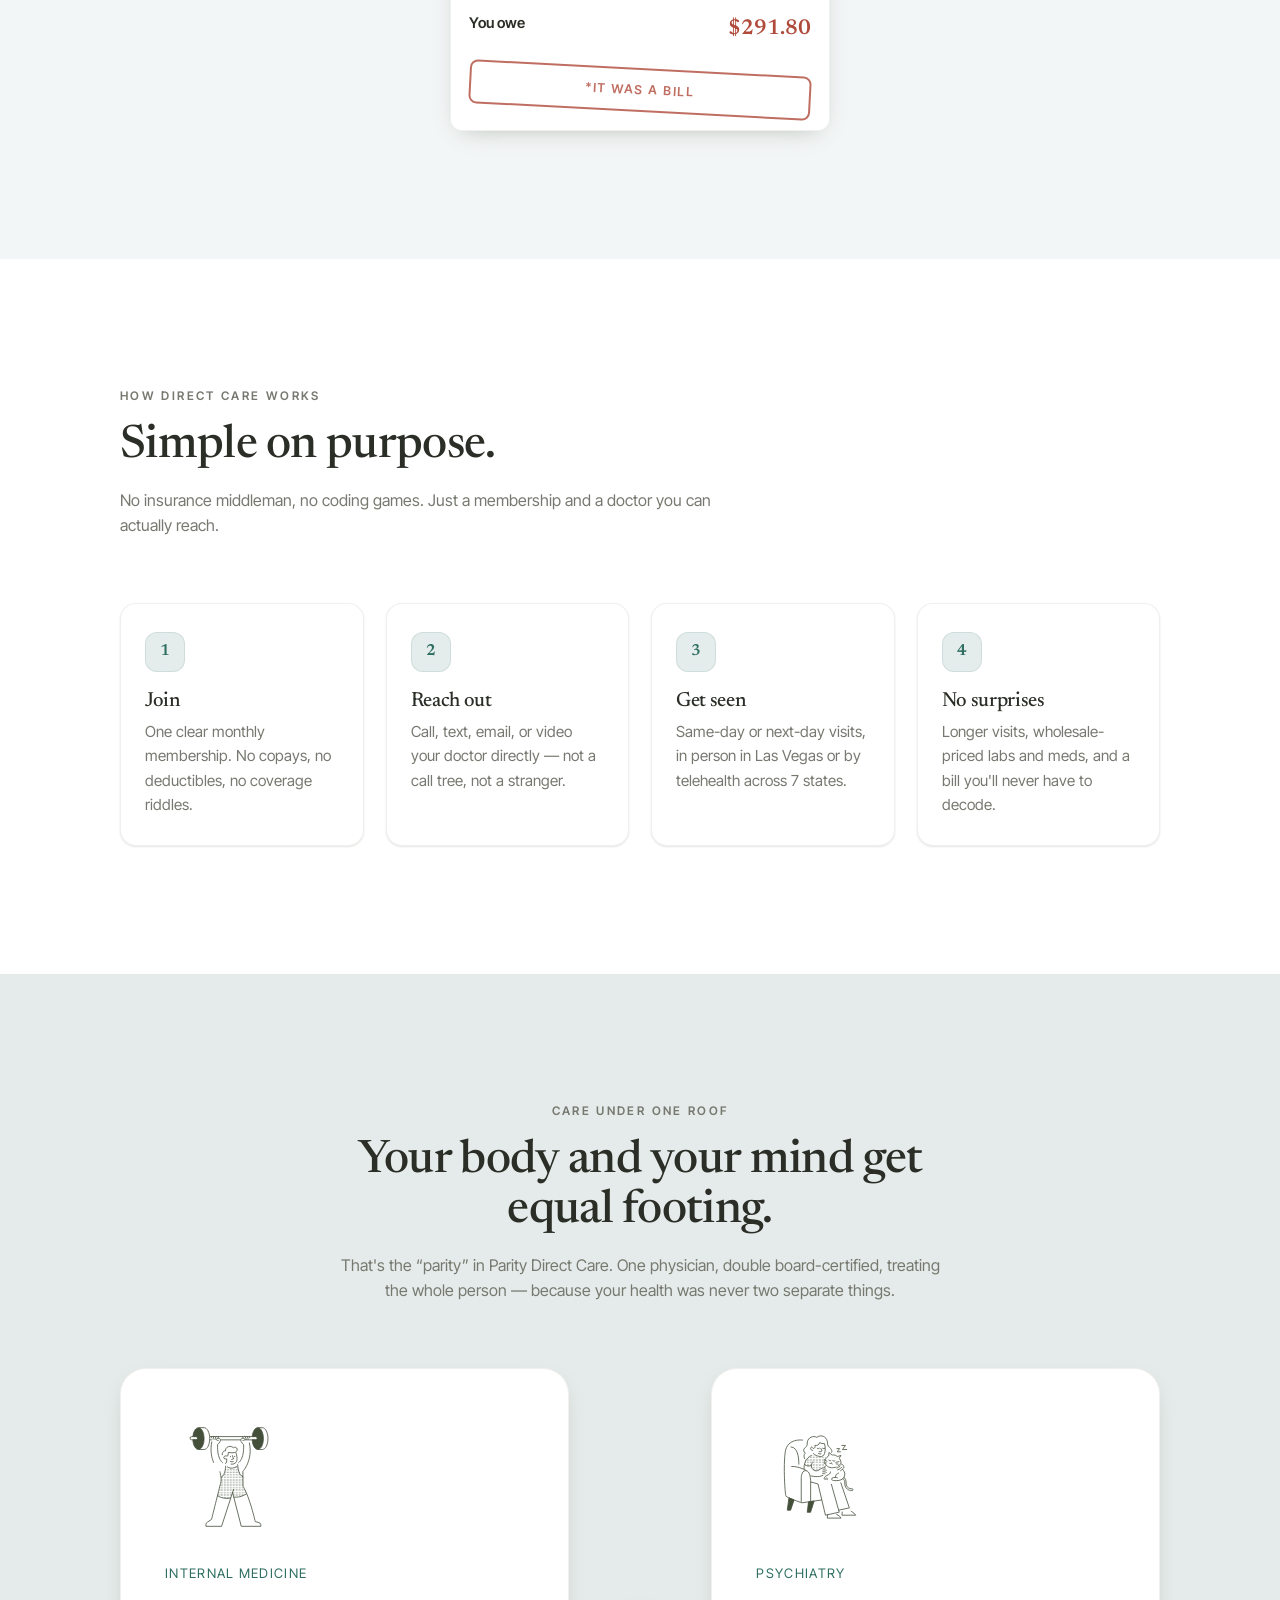
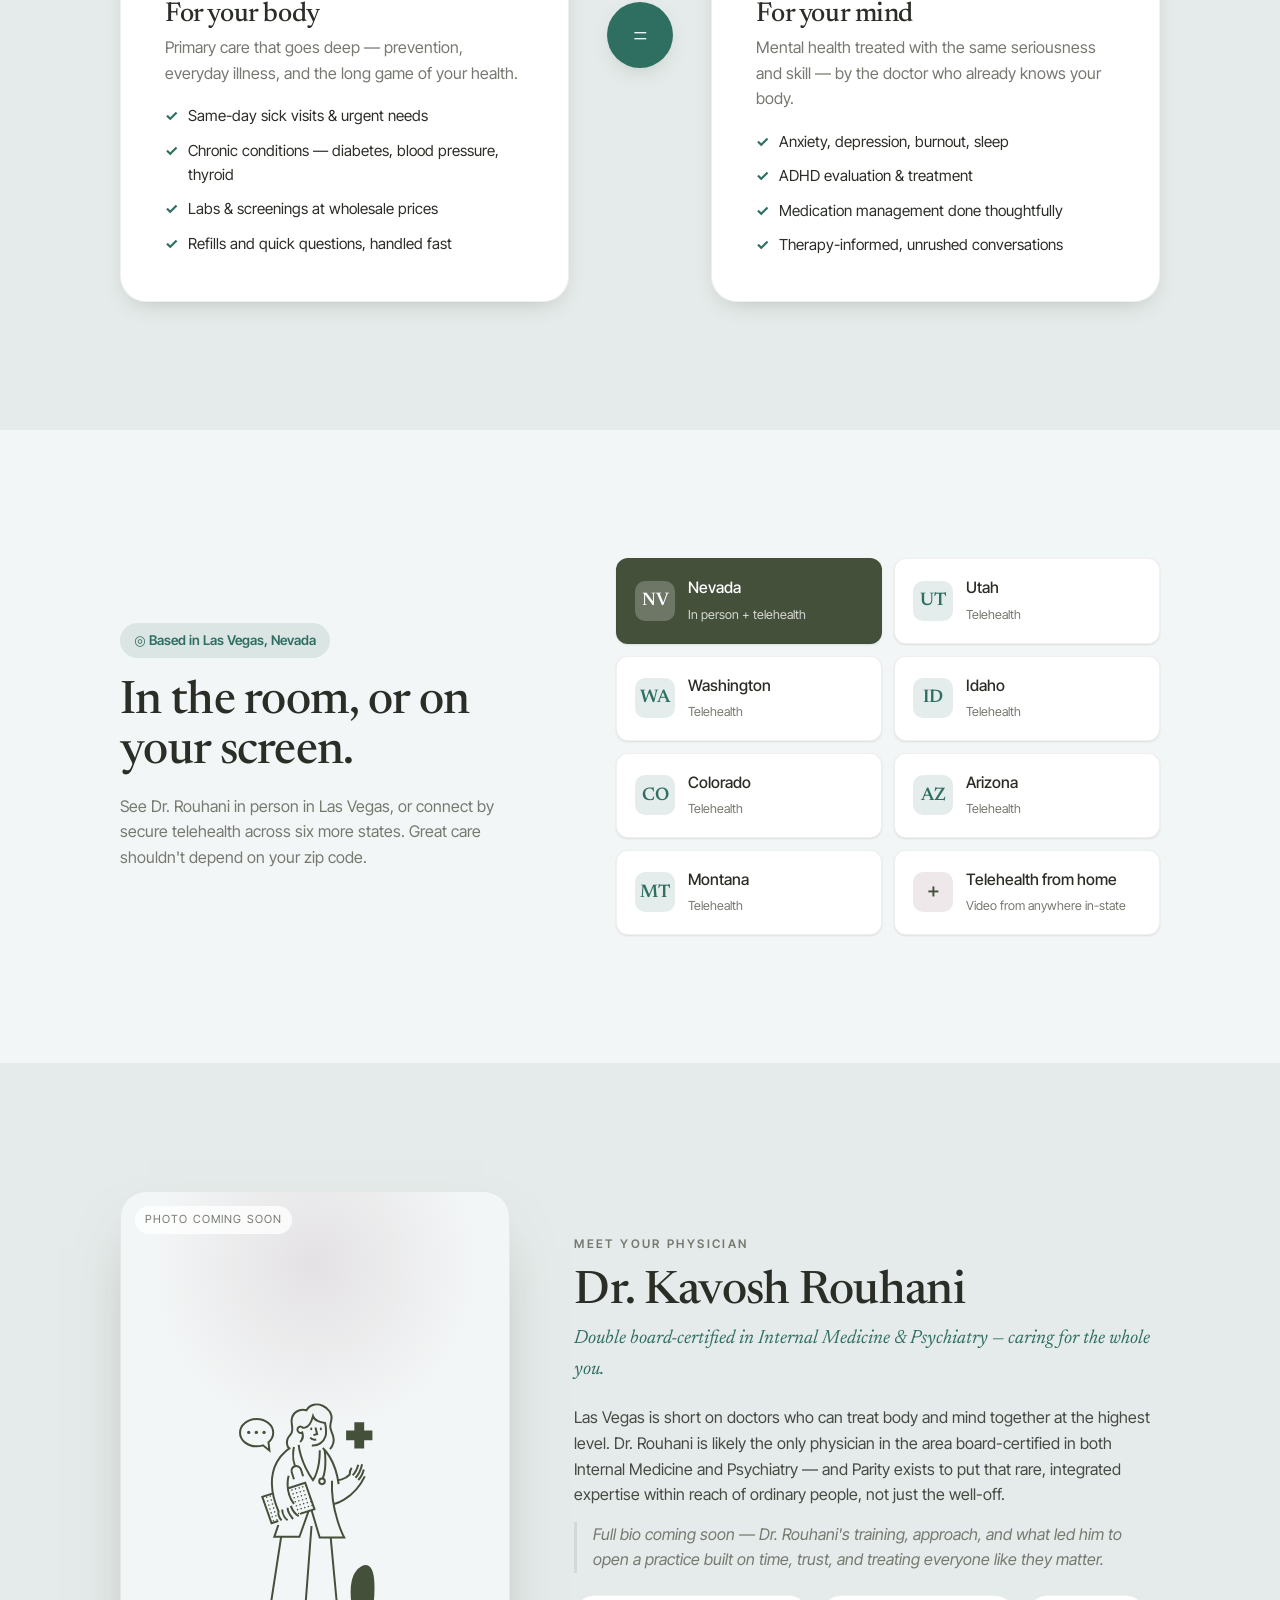
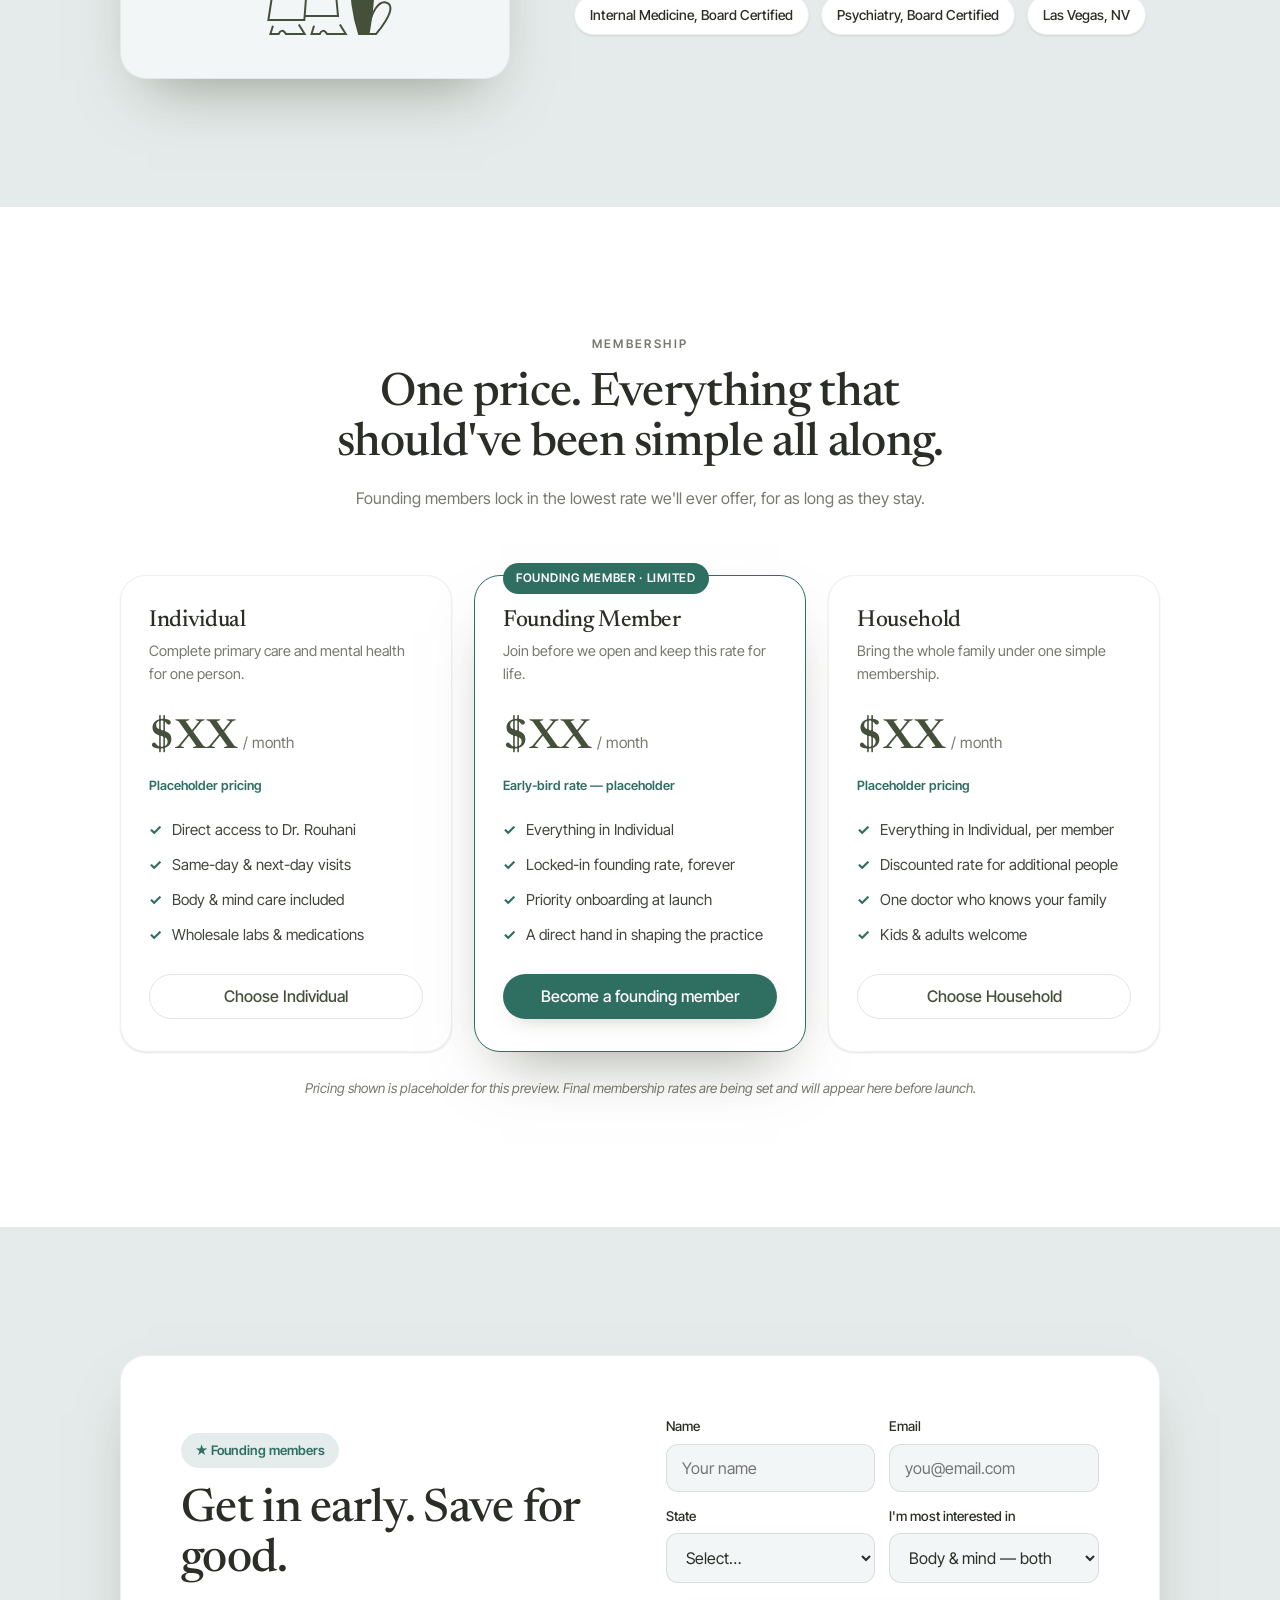
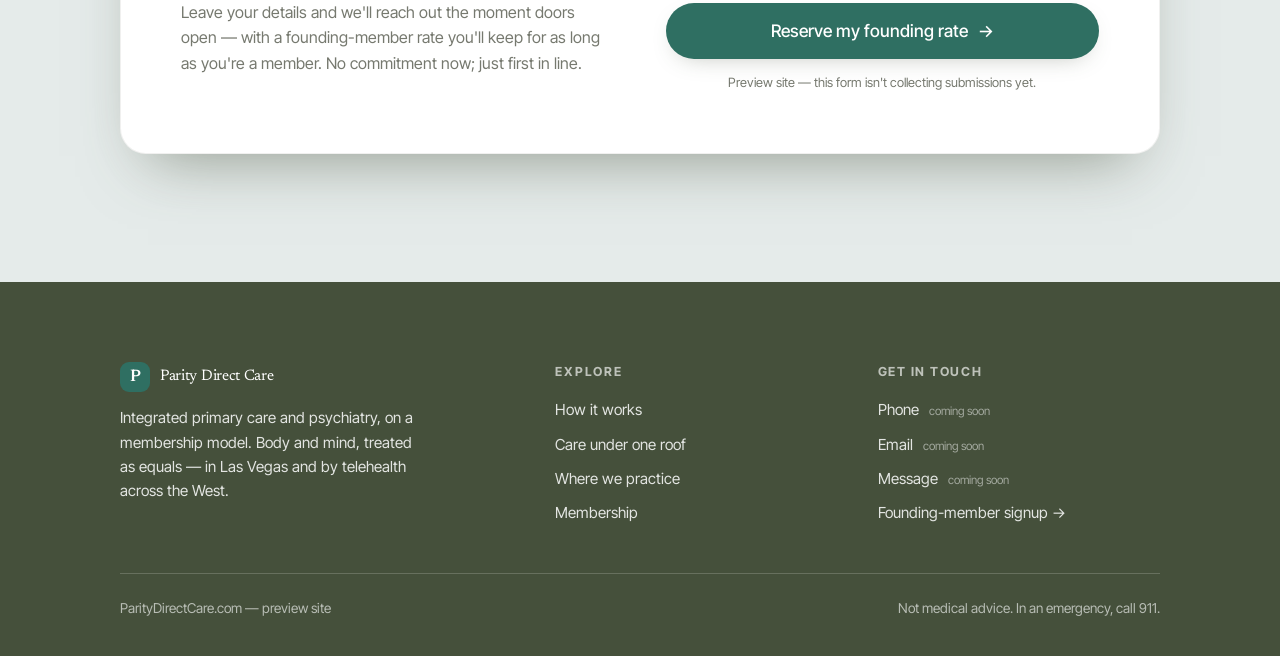
==== commit b402edaf: "removing the quiz section" ====
--- a/index.html
+++ b/index.html
@@ -79,21 +79,6 @@
           <div class="r-row"><span>Applied to deductible</span><span>$291.80</span></div>
           <div class="r-row total"><span>You owe</span><span class="amt">$291.80</span></div>
           <div class="r-stamp">*It was a bill</div>
-        </div>
-      </div>
-    </section>
-
-    <!-- ===================== GAME INVITE ===================== -->
-    <section class="invite" id="game-invite">
-      <div class="wrap">
-        <div class="panel reveal">
-          <div>
-            <div class="eyebrow">A little quiz</div>
-            <h2>Three honest questions. Let’s see if we’re a match.</h2>
-            <p>Do you love surprise bills? Enjoy explaining your whole story to a doctor who’s never met you? Answer a few (slightly cheeky) questions and find out if direct care is your kind of thing. Takes about twenty seconds.</p>
-            <button class="btn btn-primary btn-lg" data-open-game>Take the quiz <span class="arrow">→</span></button>
-          </div>
-          <button class="play-badge" data-open-game aria-label="Take the quiz"><span></span></button>
         </div>
       </div>
     </section>
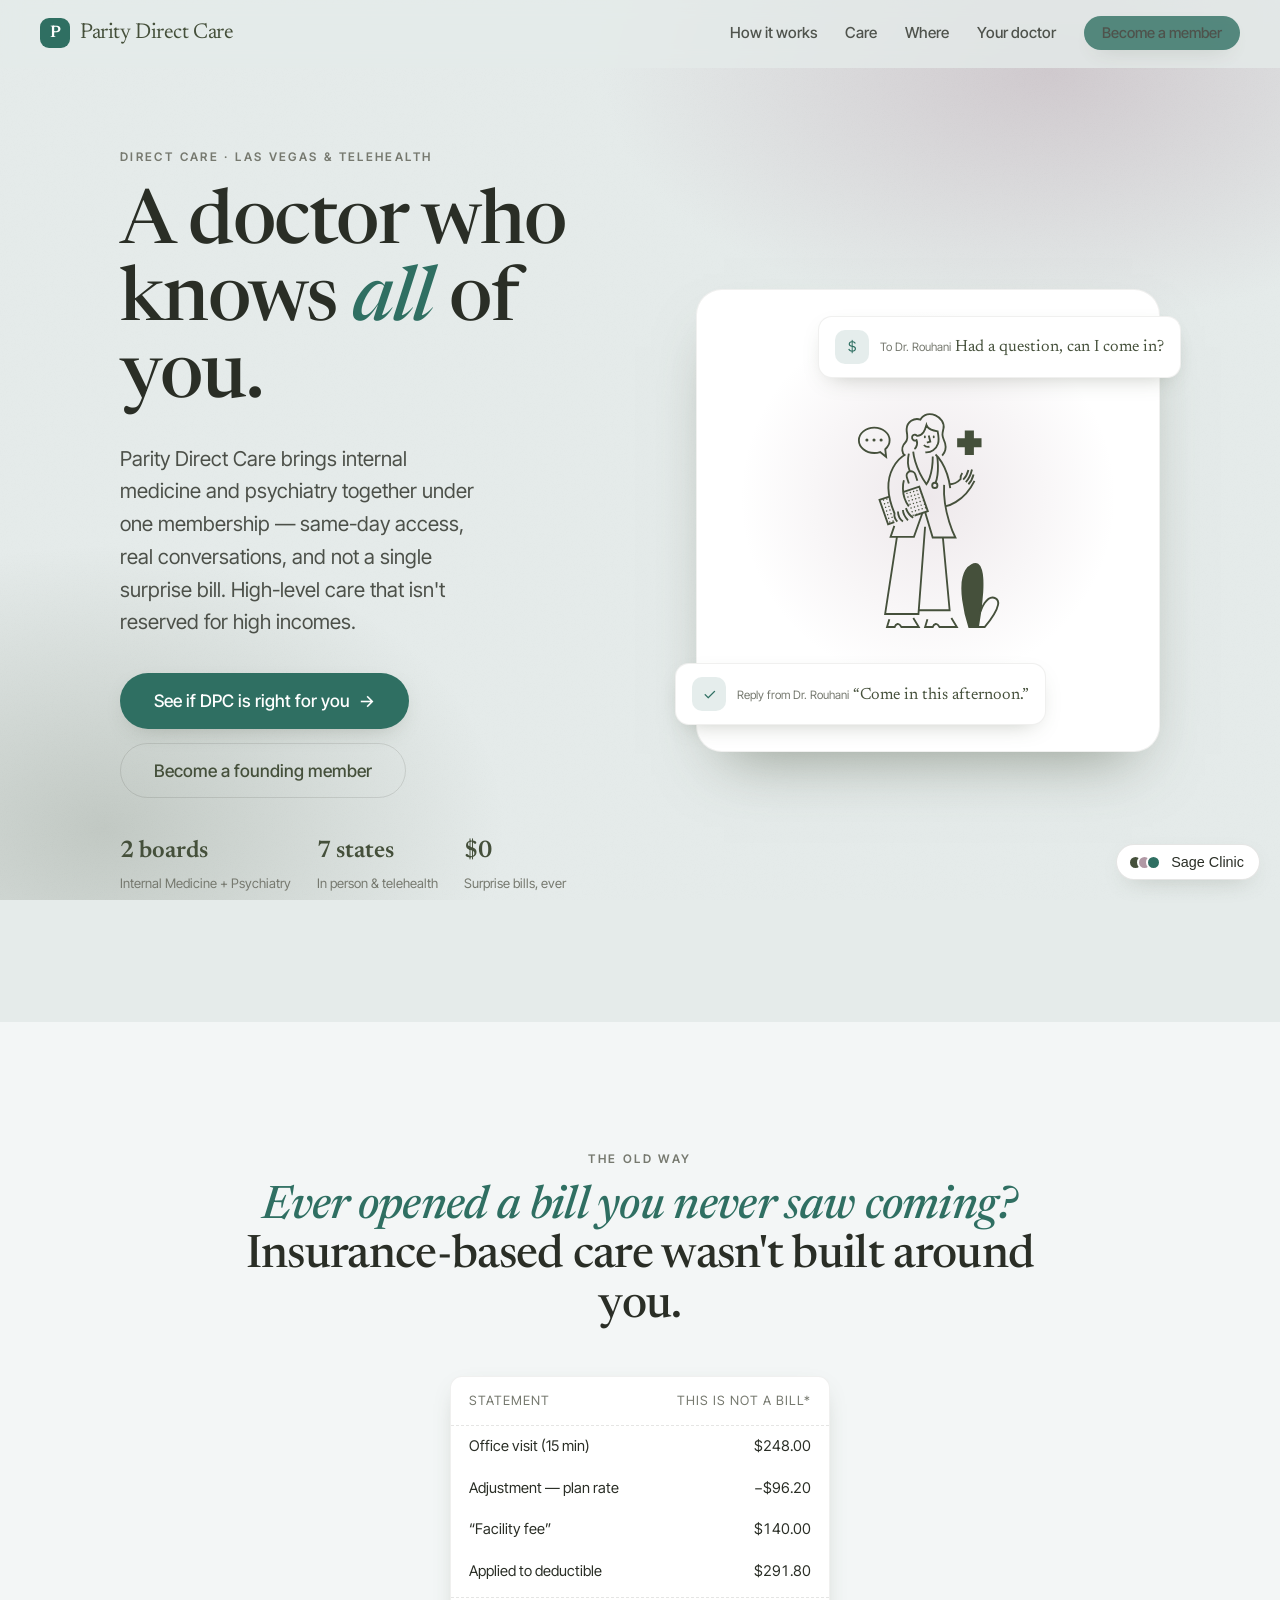
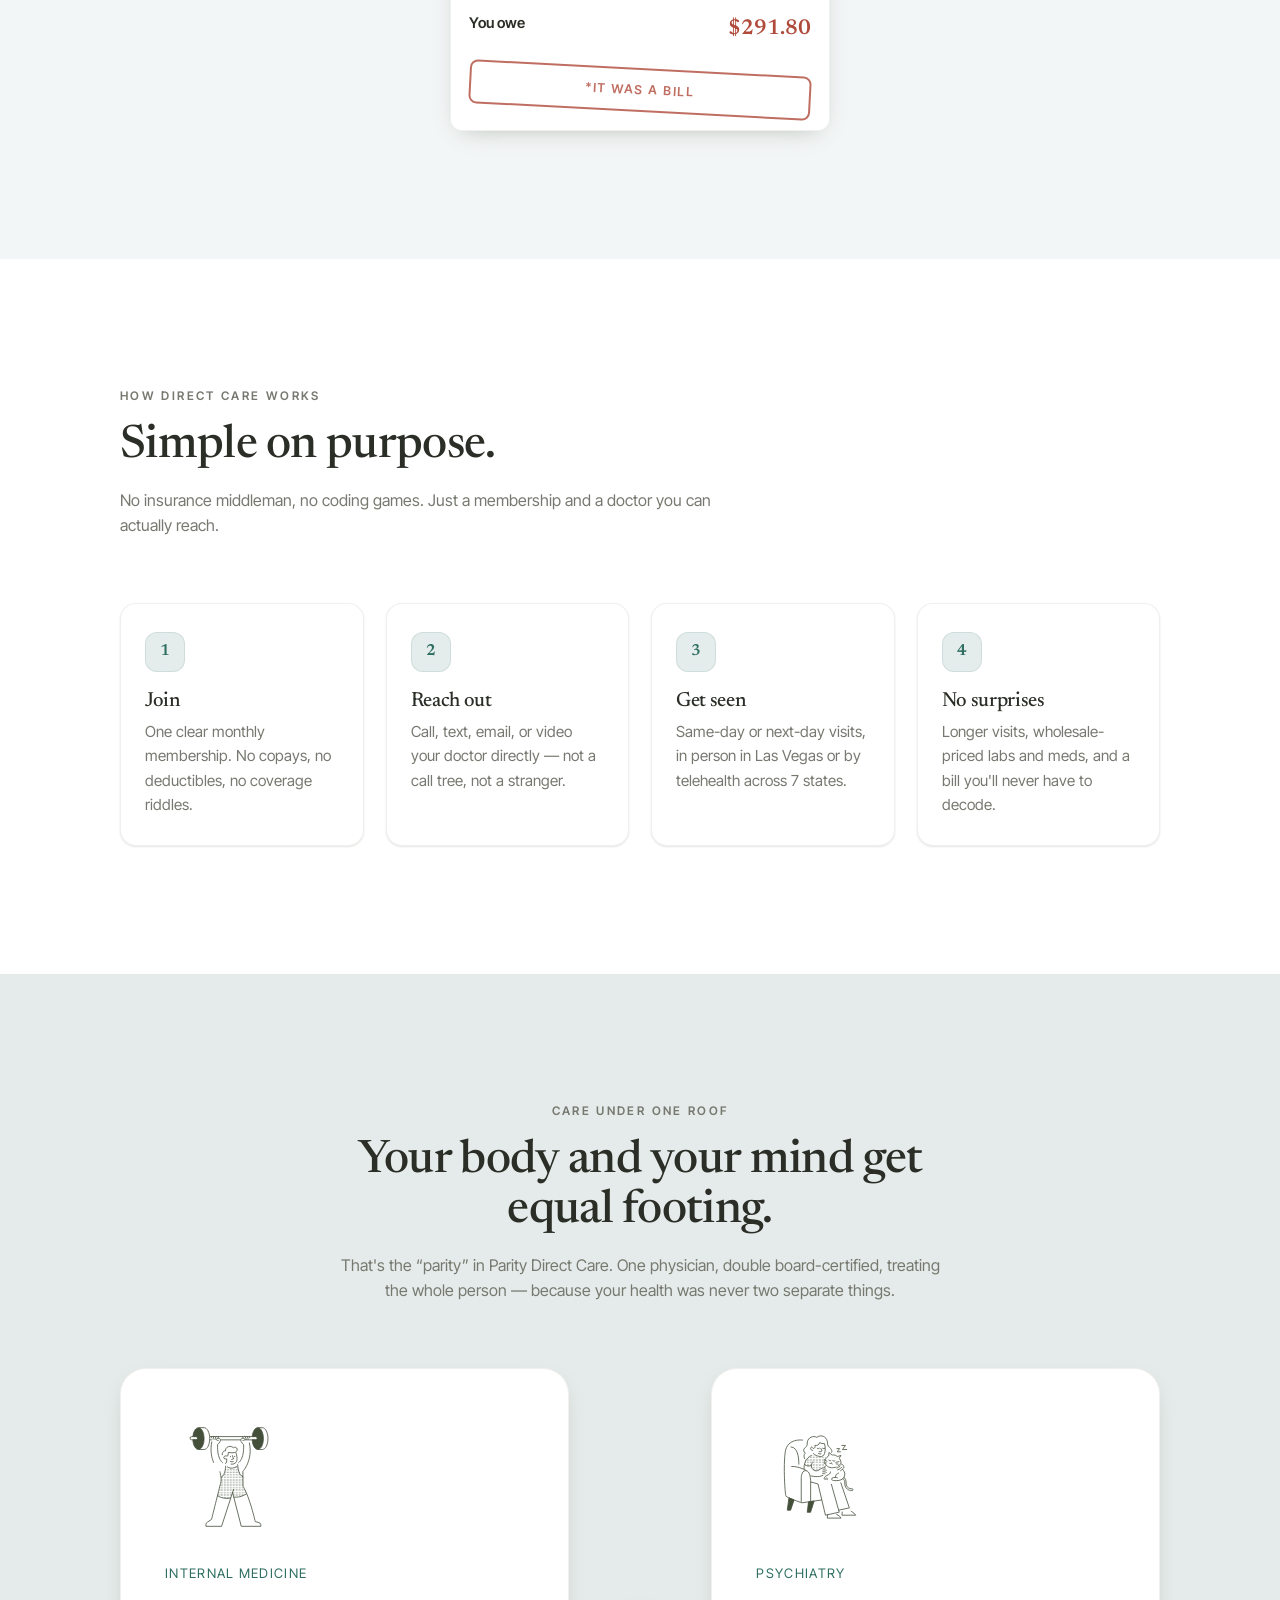
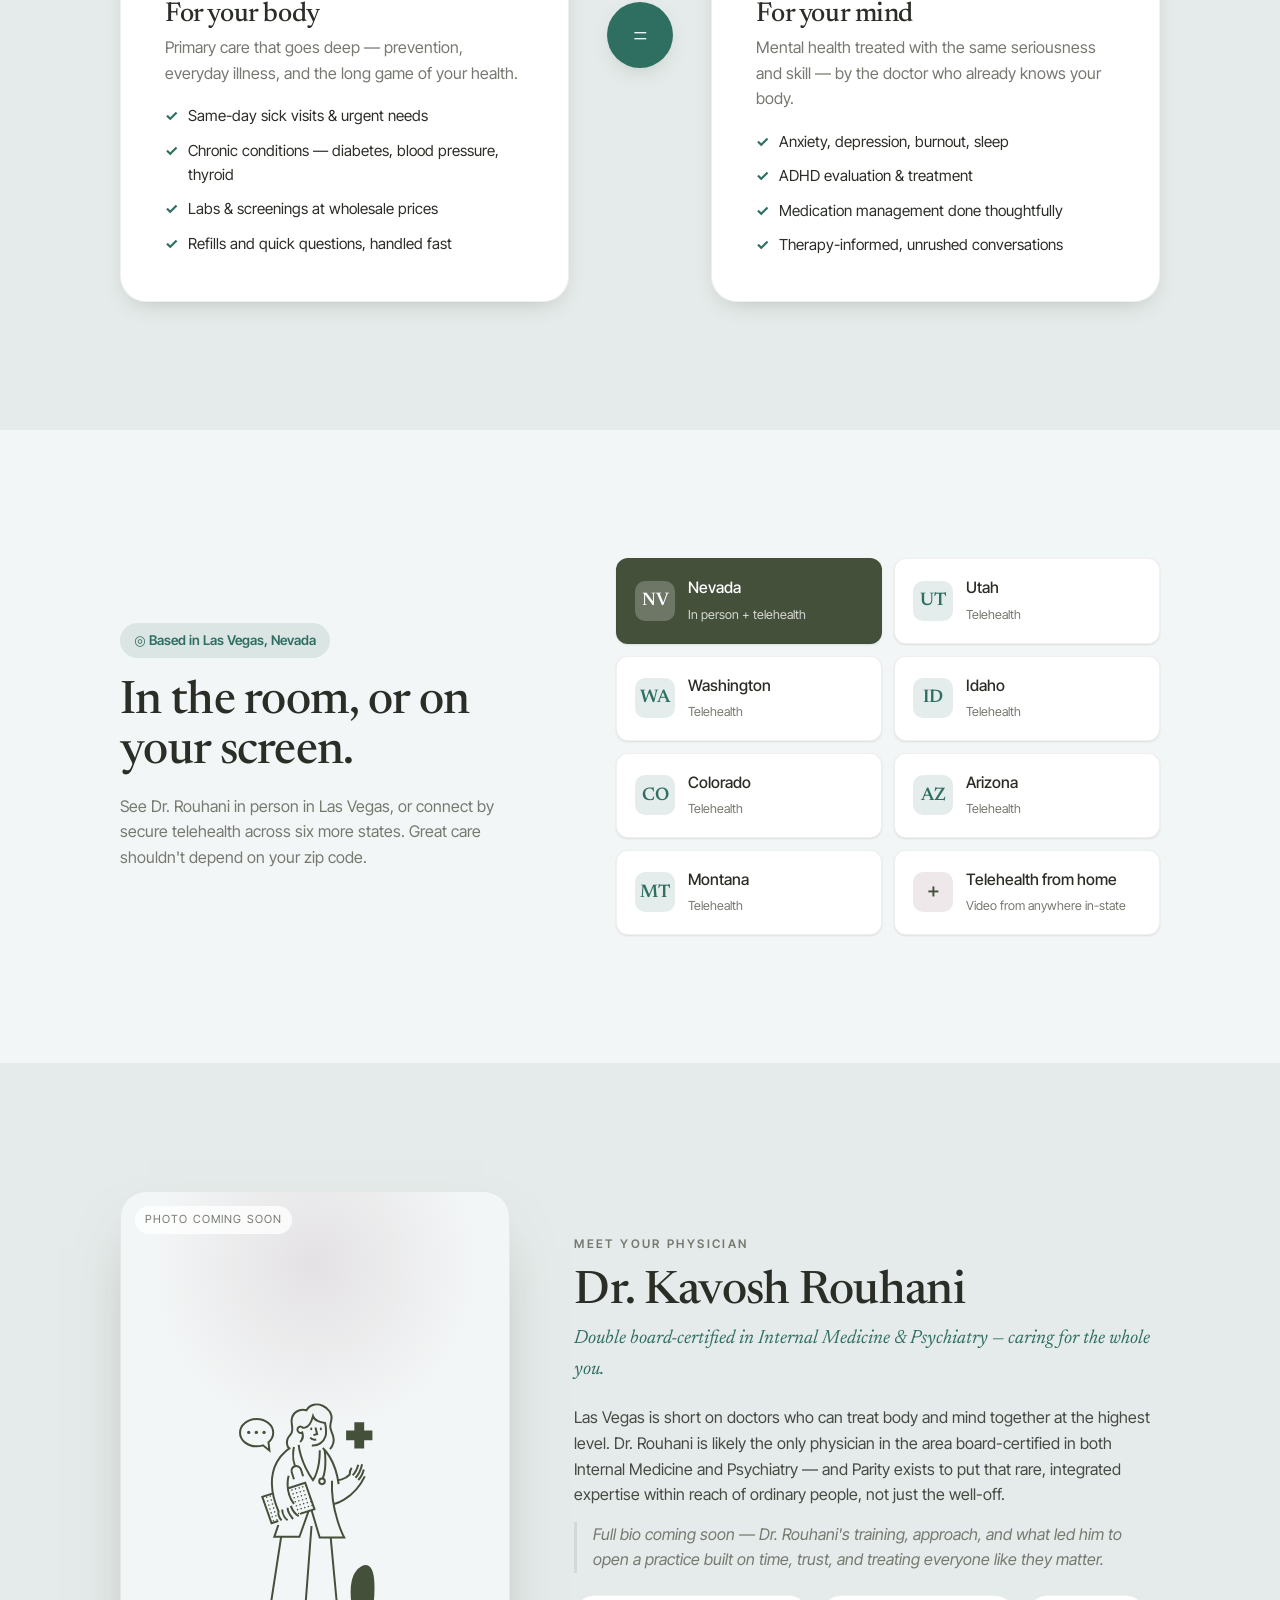
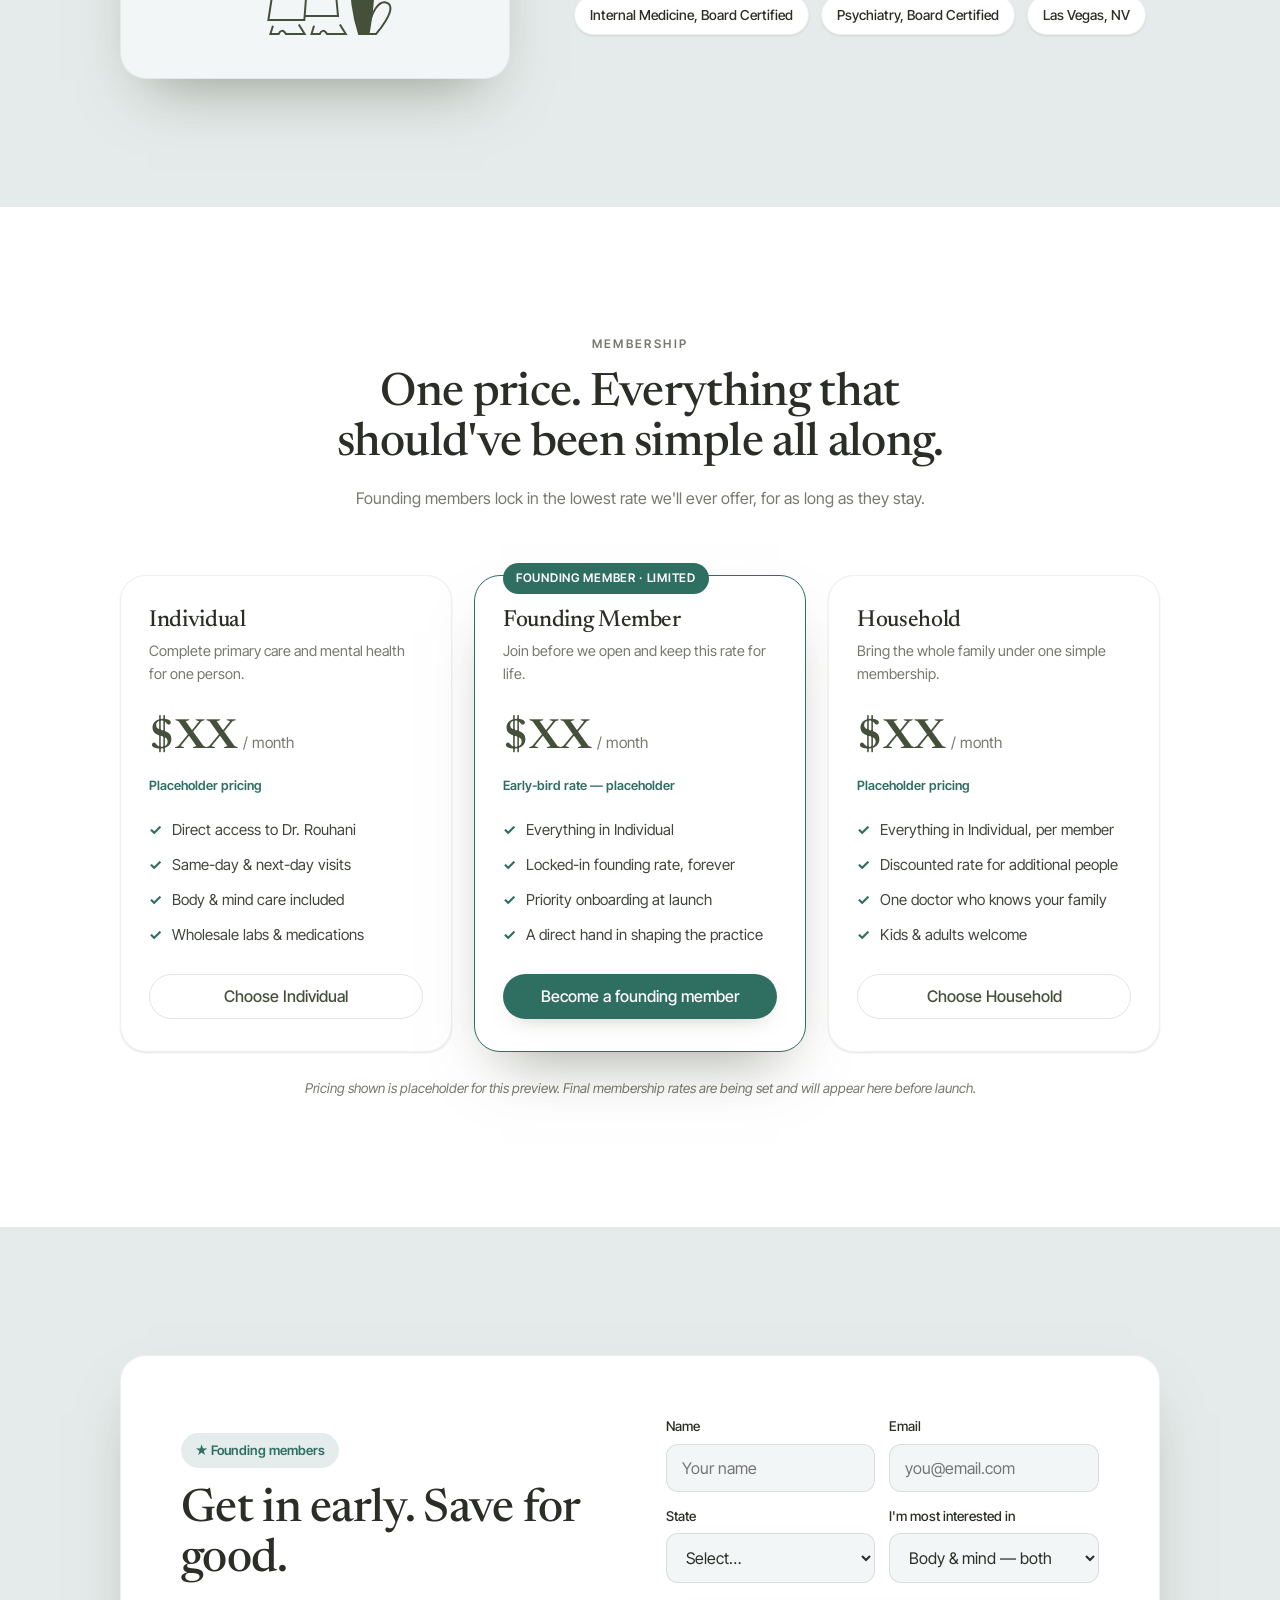
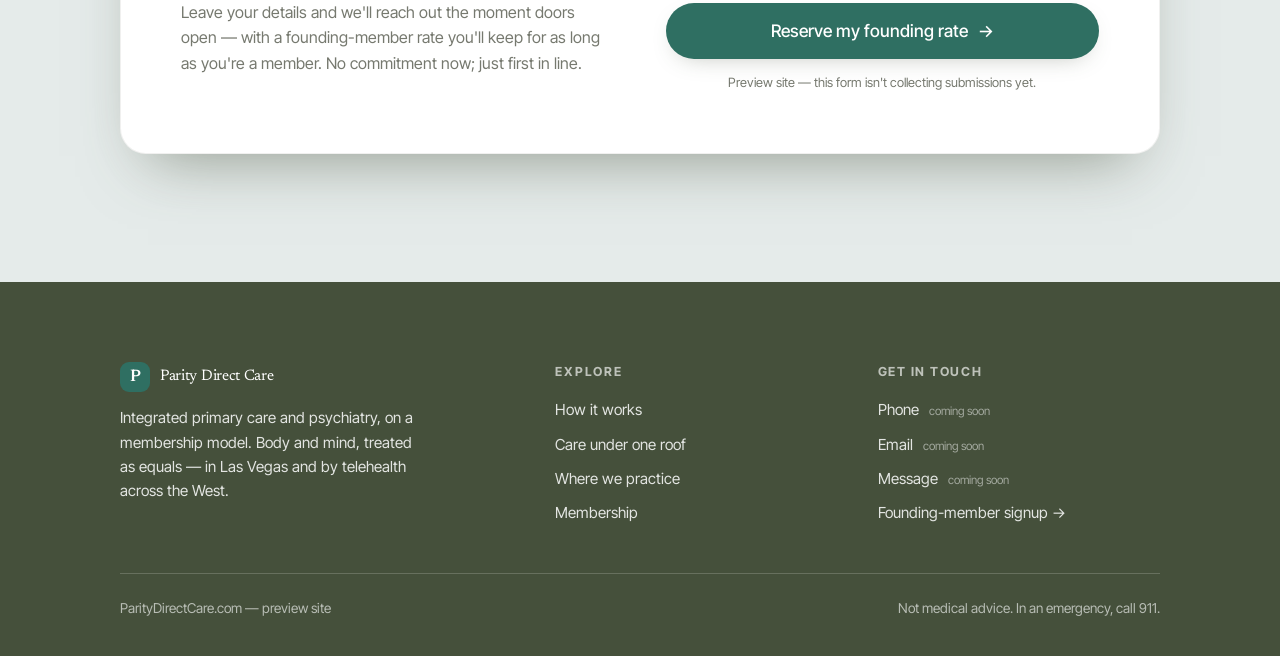
==== commit 5edd1ad2: "updating header section" ====
--- a/index.html
+++ b/index.html
@@ -57,8 +57,8 @@
             <div class="float-card tr">
               <span class="dot">＄</span>
               <span>
-                <span class="fc-t">This month</span>
-                <span class="fc-b">One flat fee</span>
+                <span class="fc-t">To Dr. Rouhani</span>
+                <span class="fc-b">Had a question, can I come in?</span>
               </span>
             </div>
           </div>
--- a/styles.css
+++ b/styles.css
@@ -526,18 +526,44 @@
   background: var(--surface); border: 1px solid var(--line-soft); border-radius: var(--radius-lg);
   box-shadow: var(--shadow-lg); overflow: hidden;
 }
-.result-card .rc-top { background: linear-gradient(135deg, var(--primary), color-mix(in srgb, var(--primary) 55%, var(--cta))); color: var(--surface); padding: clamp(28px, 5vw, 44px); text-align: center; position: relative; overflow: hidden; }
-.result-card.is-miss .rc-top { background: linear-gradient(135deg, color-mix(in srgb, var(--primary) 72%, var(--muted)), color-mix(in srgb, var(--primary) 48%, var(--muted))); }
-.result-card .rc-top::after { content: ""; position: absolute; right: -40px; top: -40px; width: 200px; height: 200px; border-radius: 50%; background: radial-gradient(circle, color-mix(in srgb, var(--accent) 50%, transparent), transparent 65%); }
-.result-card .rc-top .eyebrow { color: color-mix(in srgb, var(--surface) 80%, var(--accent)); }
-.result-card .rc-top h2 { color: var(--surface); margin: 12px 0 0; font-size: clamp(1.6rem, 3.6vw, 2.5rem); position: relative; }
-.score-pill { position: relative; display: inline-block; margin-top: 16px; background: color-mix(in srgb, var(--surface) 18%, transparent); border: 1px solid color-mix(in srgb, var(--surface) 40%, transparent); color: var(--surface); font-size: .82rem; font-weight: 600; letter-spacing: .04em; padding: 6px 14px; border-radius: 100px; }
+.result-card .rc-top { text-align: center; padding: clamp(28px, 5vw, 44px) clamp(24px, 4vw, 34px) 6px; }
+.result-card .rc-top .eyebrow { display: block; margin-bottom: 14px; }
+.result-card .rc-top h2 { margin-top: 10px; font-size: clamp(1.7rem, 4vw, 2.6rem); }
 .result-card .rc-body { padding: clamp(26px, 4vw, 40px); }
-.recap { font-size: 1.12rem; line-height: 1.5; margin-bottom: 22px; }
-.recap-soft { color: var(--muted); margin-bottom: 22px; }
-.recap-list { list-style: none; margin: 0 0 30px; padding: 0; display: flex; flex-direction: column; gap: 13px; }
-.recap-list li { display: flex; gap: 12px; font-size: 1rem; }
-.recap-list .w-ic { flex: none; width: 28px; height: 28px; border-radius: 8px; background: var(--tint-cta); color: var(--cta); display: grid; place-items: center; font-weight: 700; }
+
+.affirm-list { list-style: none; margin: 2px 0 26px; padding: 0; display: flex; flex-direction: column; gap: 12px; }
+.affirm-row {
+  display: flex; align-items: flex-start; gap: 14px;
+  background: var(--surface-2);
+  border: 1px solid var(--line-soft);
+  border-radius: var(--radius);
+  padding: 14px 16px;
+}
+.affirm-row.is-match {
+  background: color-mix(in srgb, var(--tint-cta) 55%, var(--surface-2));
+  border-color: color-mix(in srgb, var(--cta) 22%, var(--line-soft));
+}
+.aff-ic {
+  flex: none; width: 40px; height: 40px; border-radius: 10px;
+  background: var(--surface); color: var(--primary);
+  display: grid; place-items: center; padding: 7px;
+  box-shadow: var(--shadow-sm);
+}
+.aff-ic svg { width: 100%; height: 100%; }
+.aff-copy { flex: 1; min-width: 0; }
+.aff-line { margin: 0; font-size: .96rem; line-height: 1.42; color: var(--text); }
+.aff-mark {
+  flex: none; width: 26px; height: 26px; border-radius: 50%;
+  display: grid; place-items: center; font-size: .82rem; font-weight: 700;
+  margin-top: 2px;
+}
+.affirm-row.is-match .aff-mark { background: var(--cta); color: var(--cta-text); }
+.affirm-row.is-open .aff-mark  { background: transparent; border: 1.5px dashed var(--accent); color: var(--accent); }
+@media (max-width: 420px) {
+  .affirm-row { flex-wrap: wrap; }
+  .aff-mark { order: -1; margin-left: auto; }
+}
+
 .result-cta { text-align: center; }
 .result-cta .btn { justify-content: center; }
 .restart { display: inline-block; margin-top: 16px; background: none; border: none; color: var(--muted); cursor: pointer; font-size: .9rem; text-decoration: underline; font-family: var(--sans); }
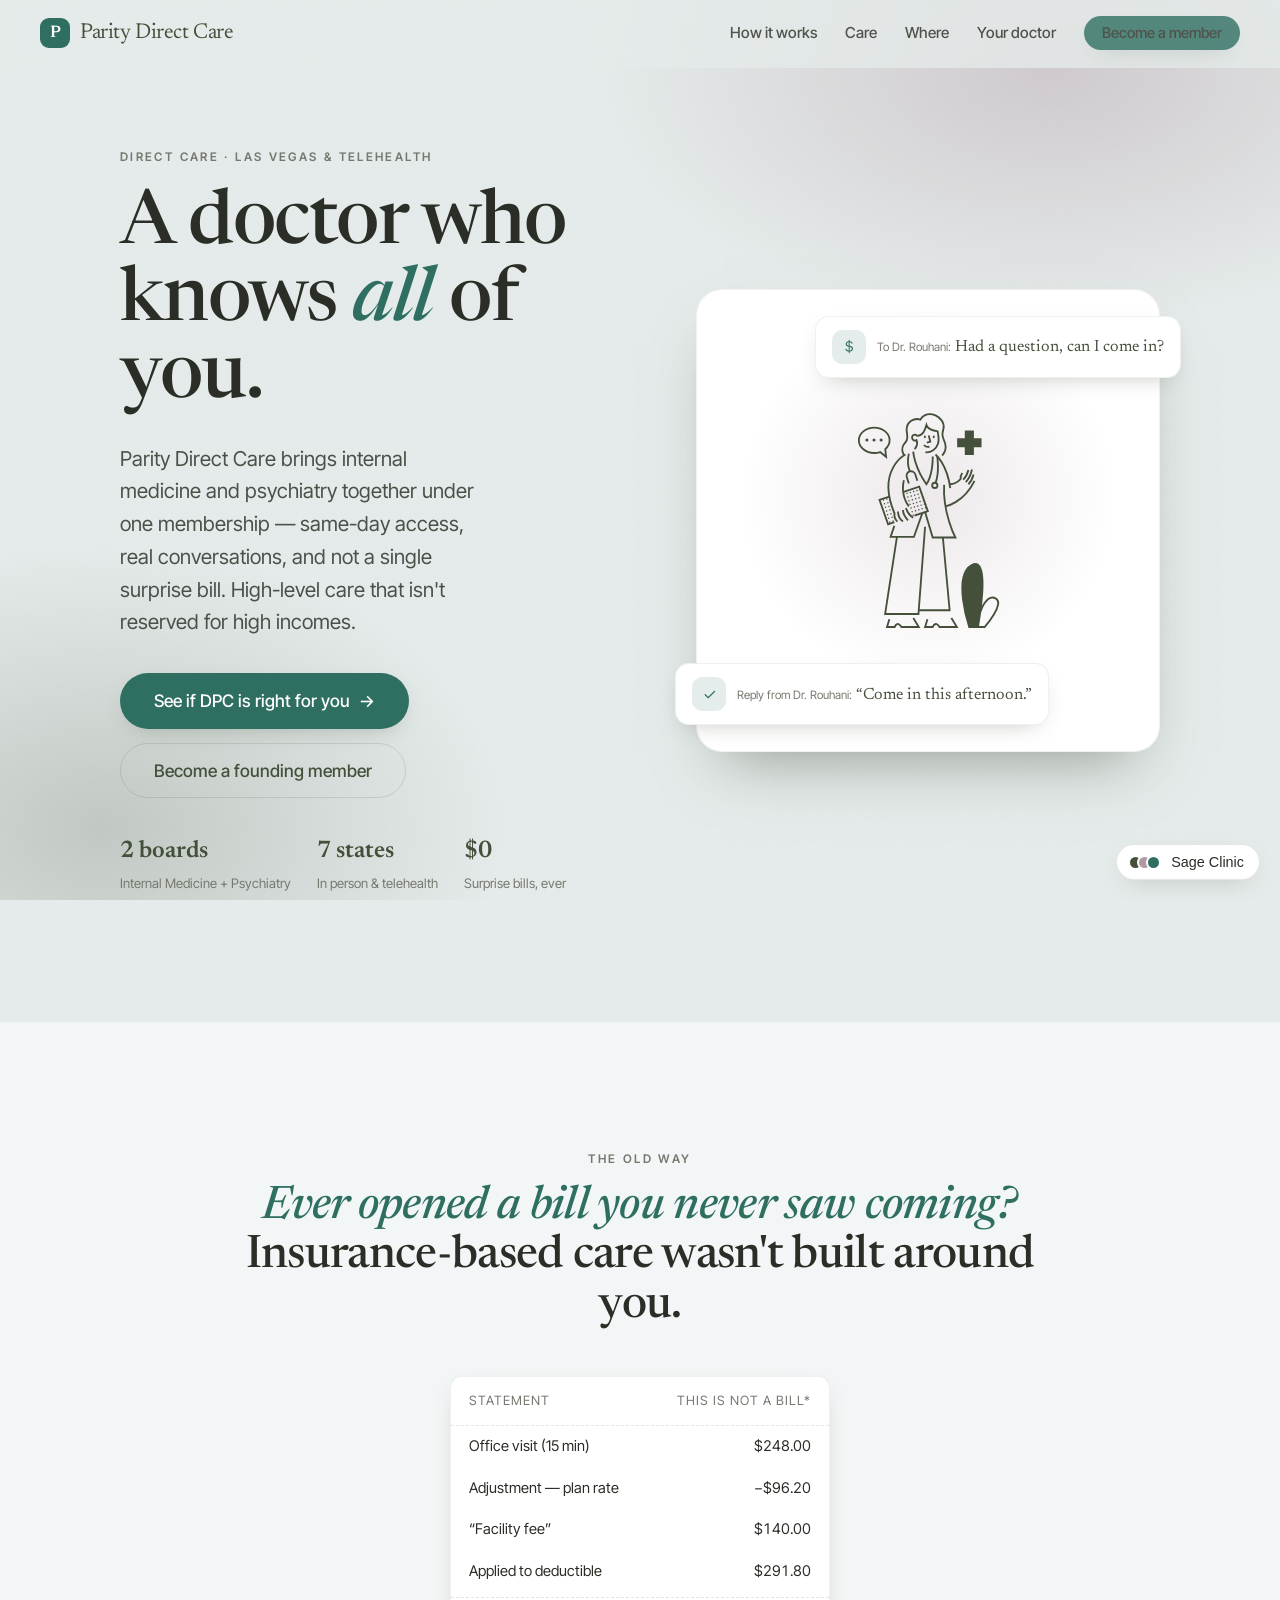
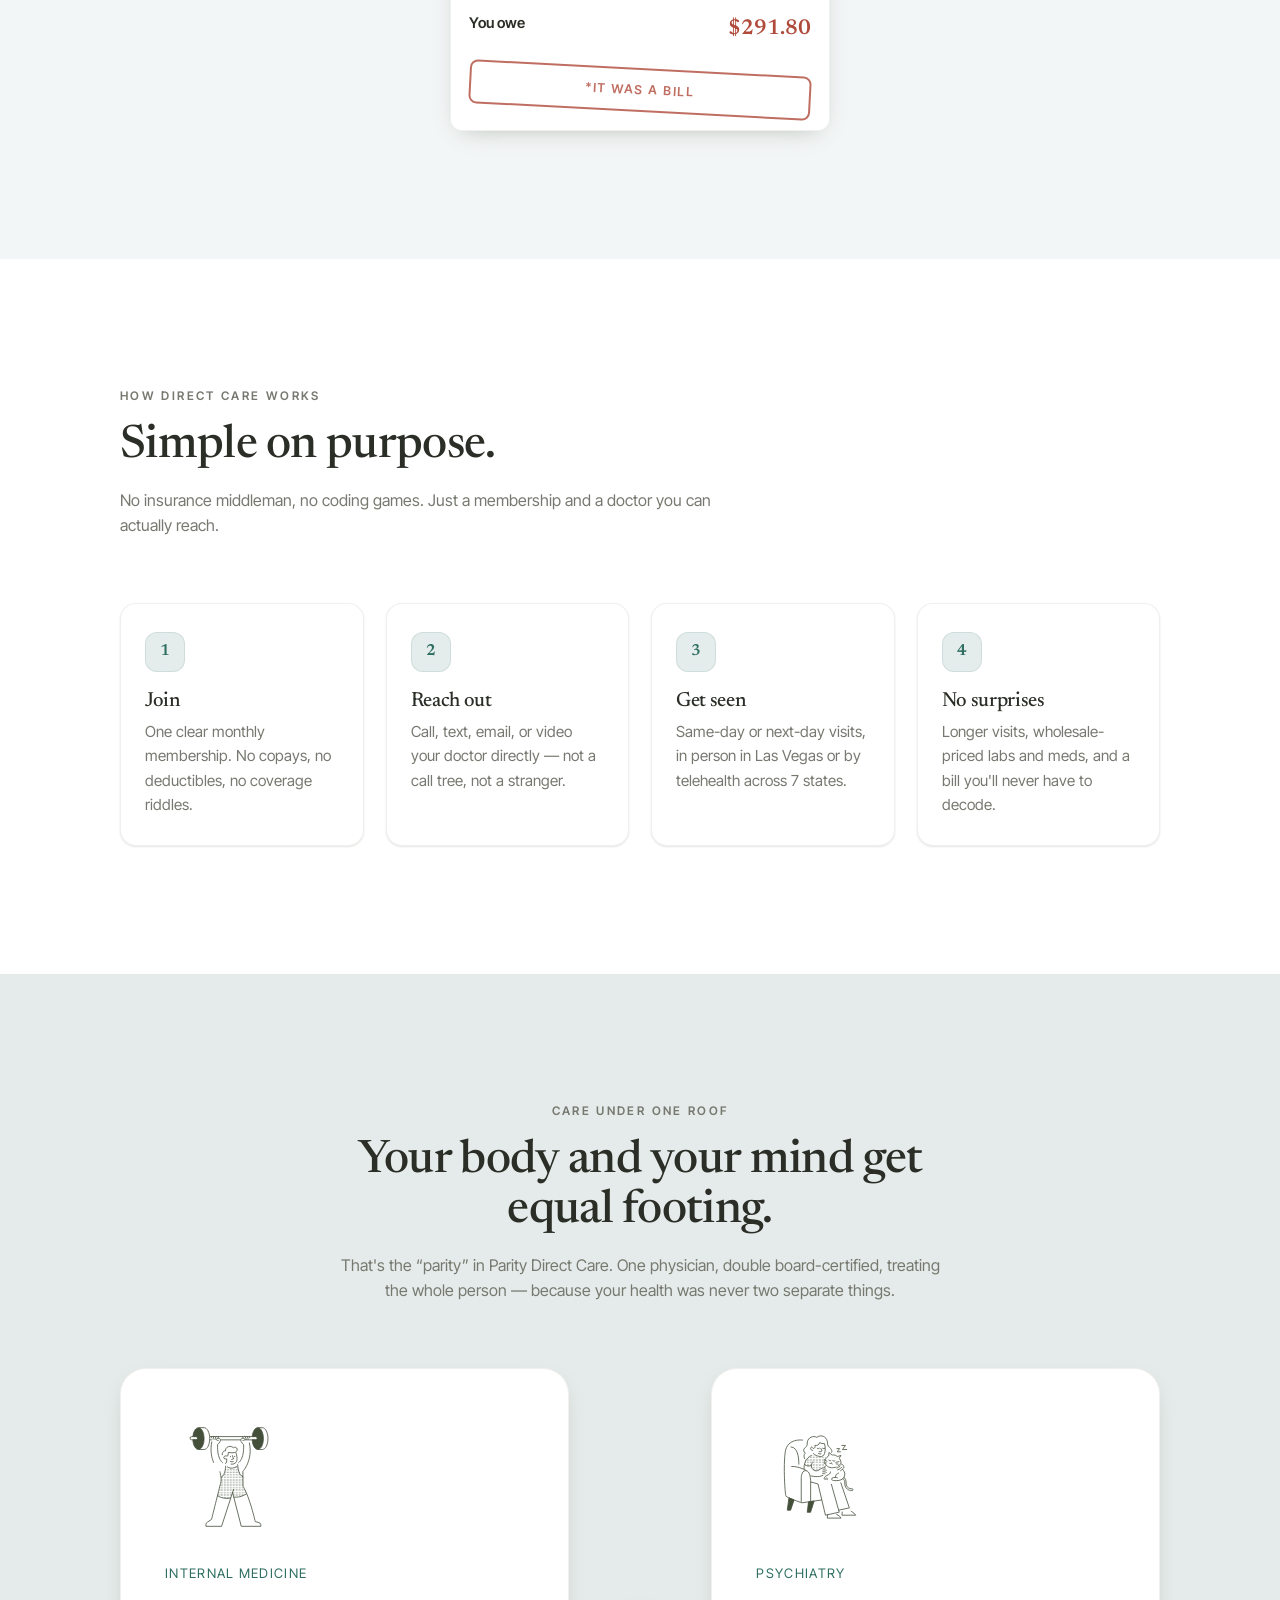
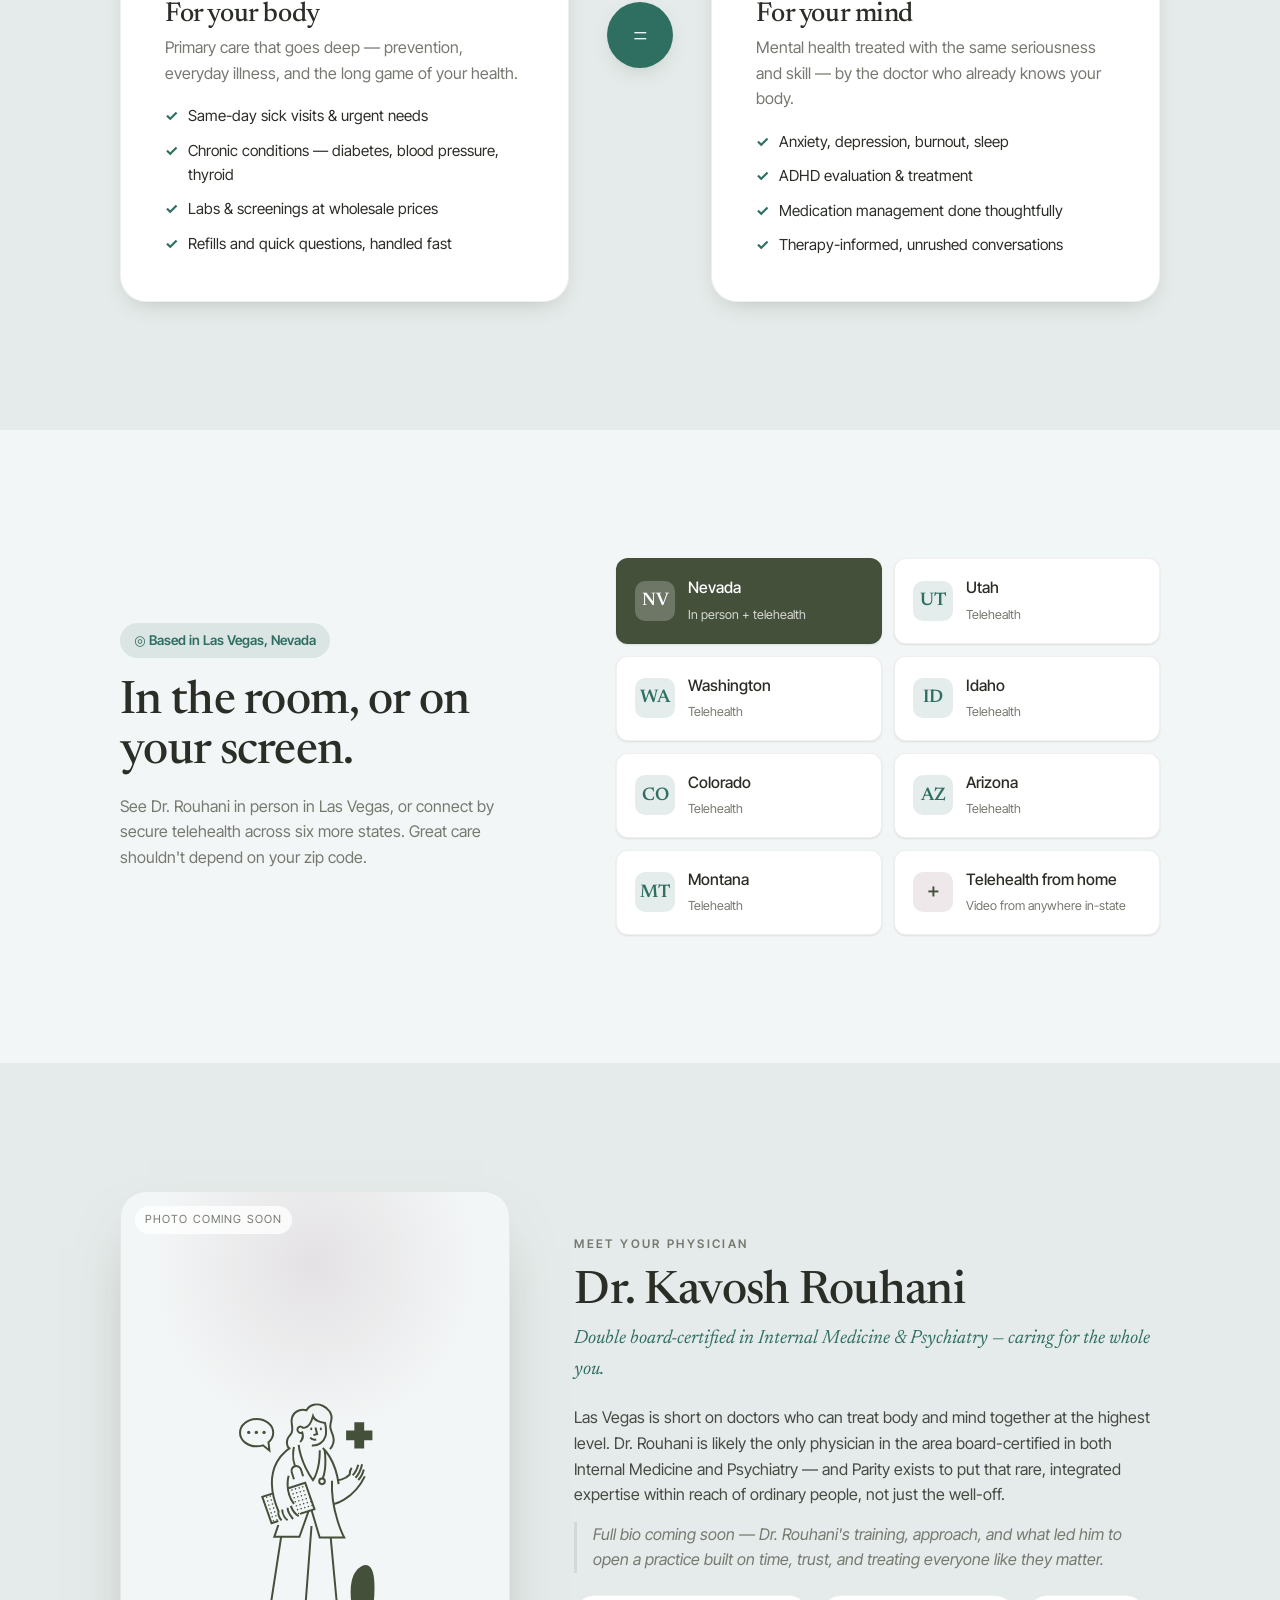
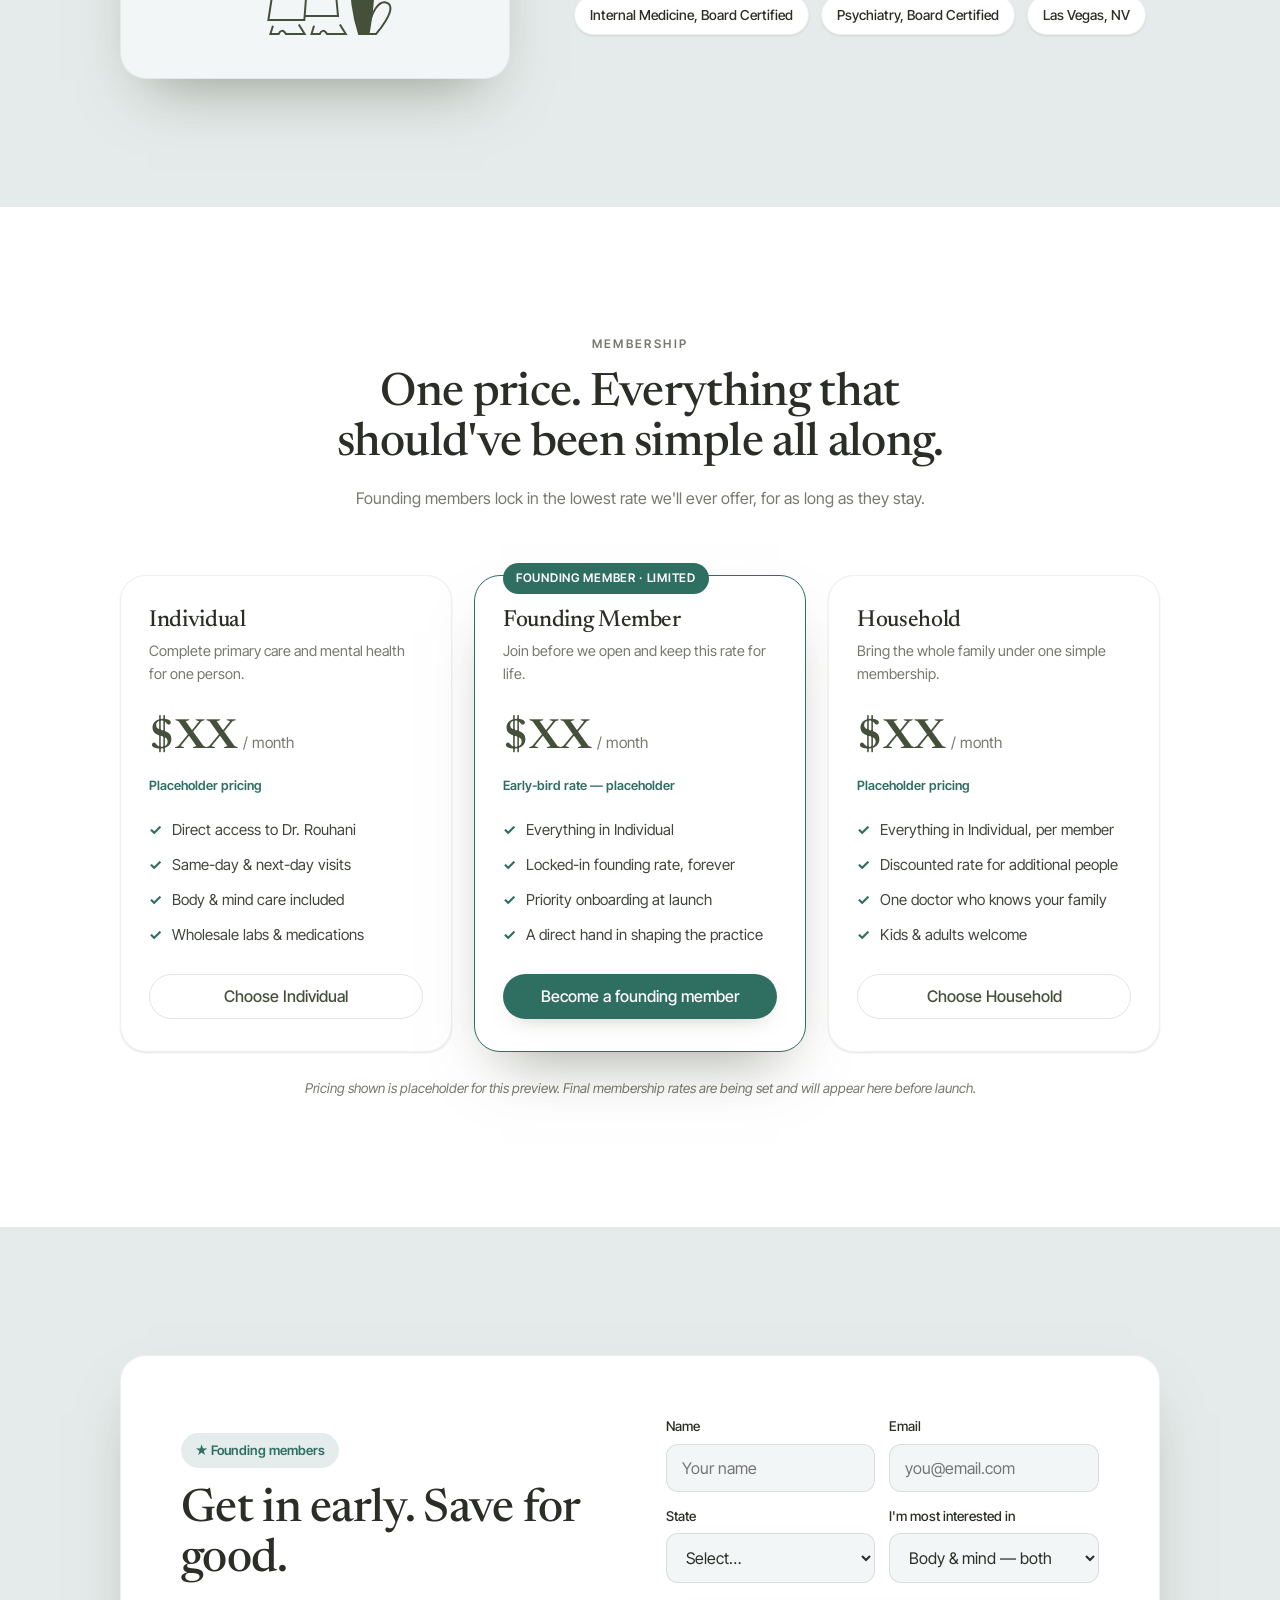
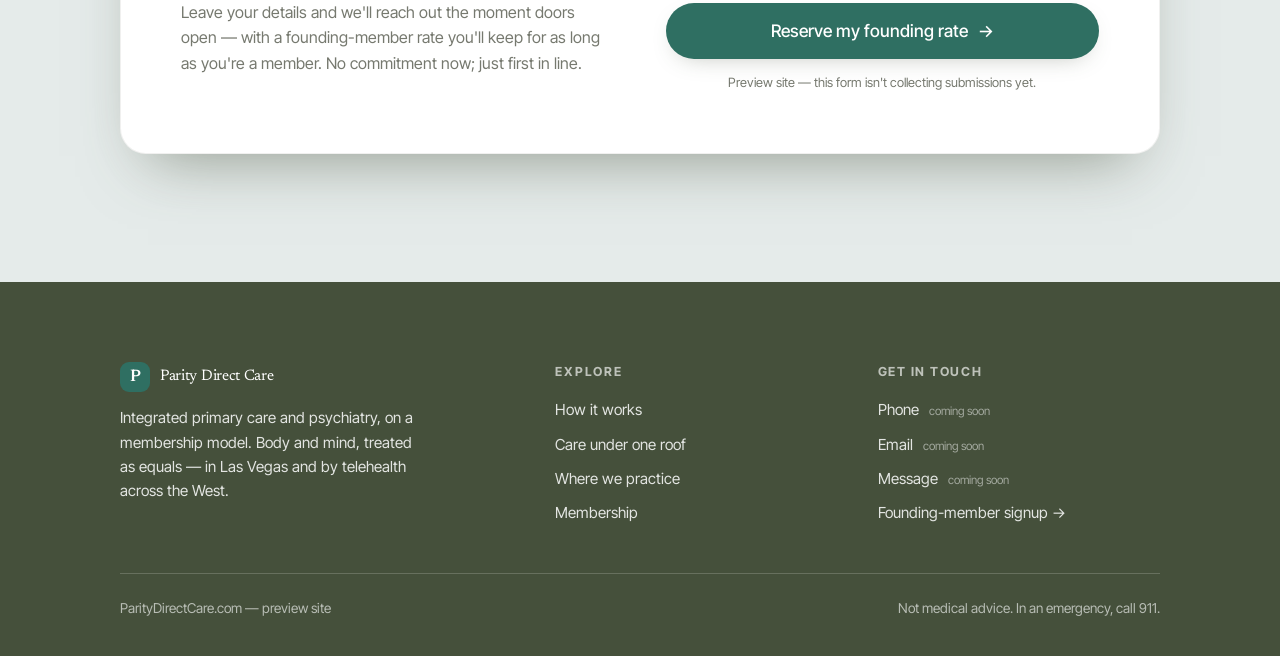
==== commit 97b41dbe: "updating header section pt 2" ====
--- a/index.html
+++ b/index.html
@@ -50,14 +50,14 @@
             <div class="float-card">
               <span class="dot">✓</span>
               <span>
-                <span class="fc-t">Reply from Dr. Rouhani</span>
+                <span class="fc-t">Reply from Dr. Rouhani:</span>
                 <span class="fc-b">“Come in this afternoon.”</span>
               </span>
             </div>
             <div class="float-card tr">
               <span class="dot">＄</span>
               <span>
-                <span class="fc-t">To Dr. Rouhani</span>
+                <span class="fc-t">To Dr. Rouhani:</span>
                 <span class="fc-b">Had a question, can I come in?</span>
               </span>
             </div>
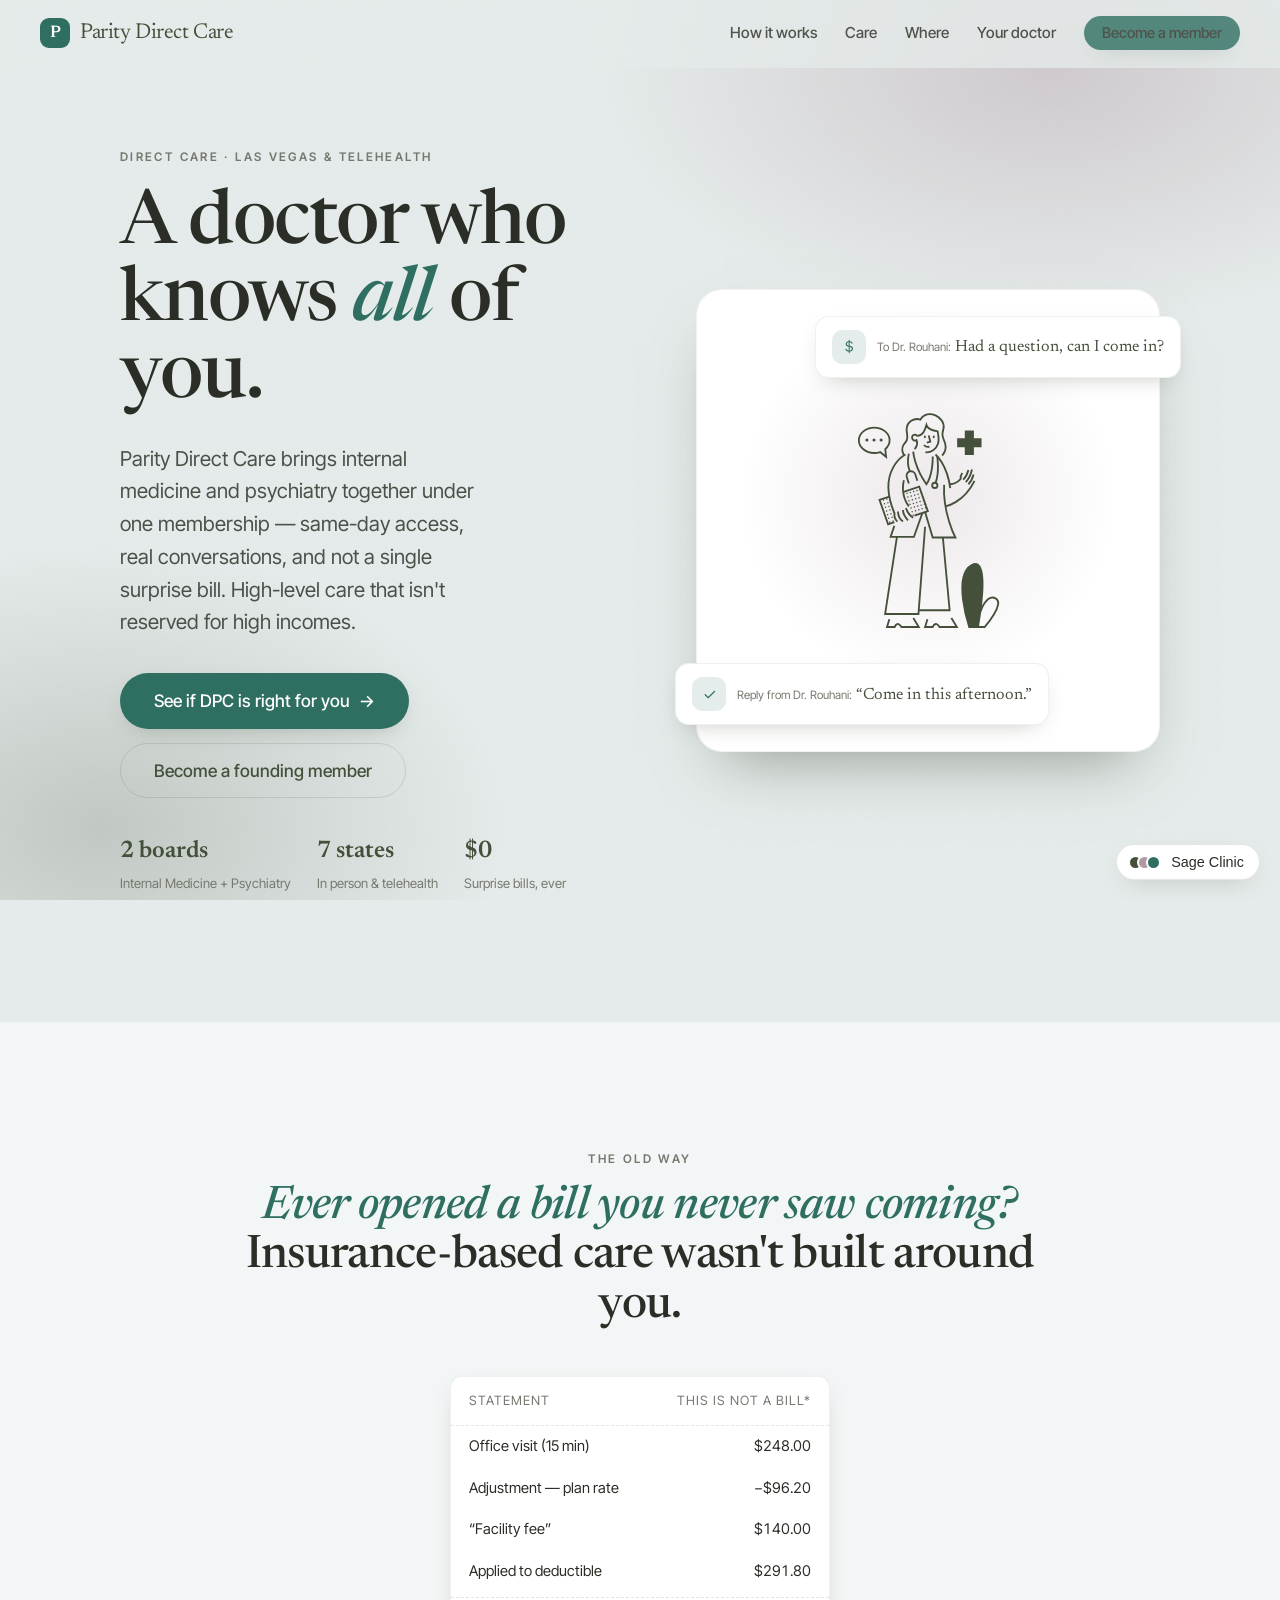
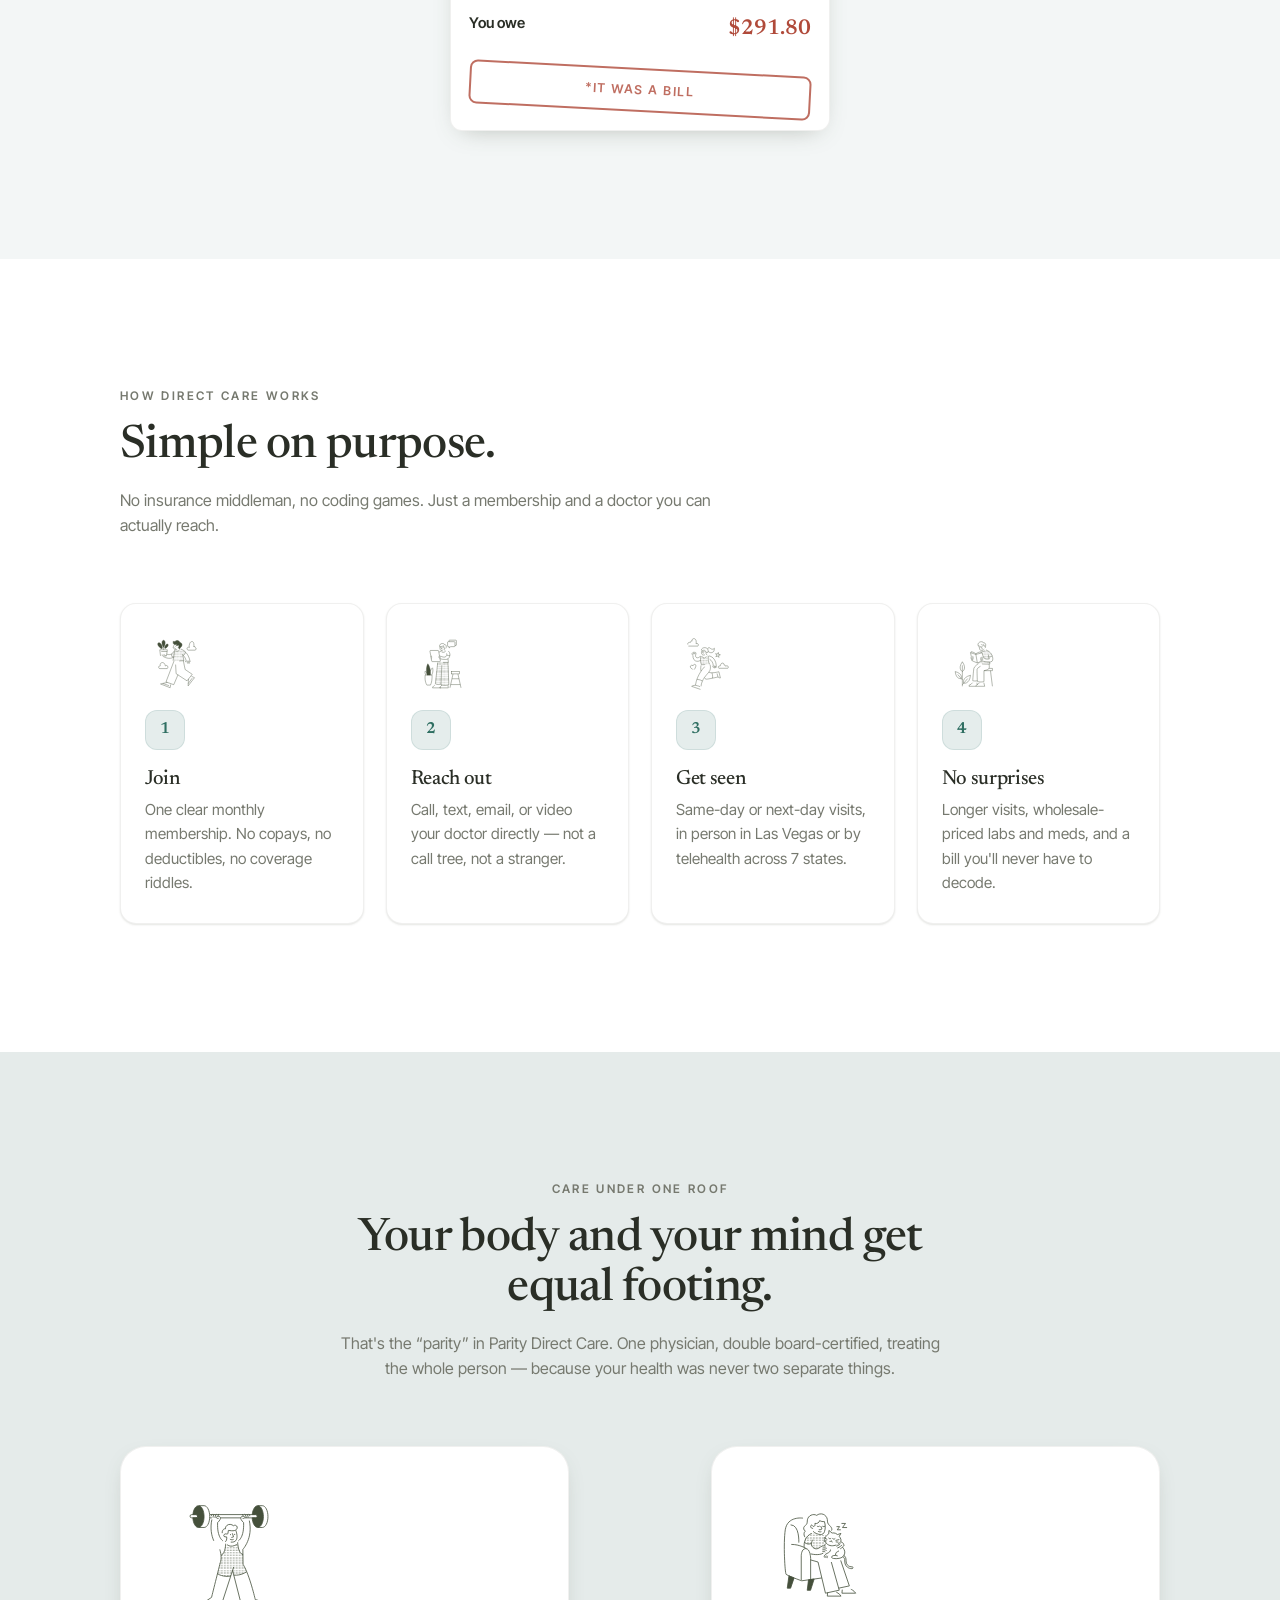
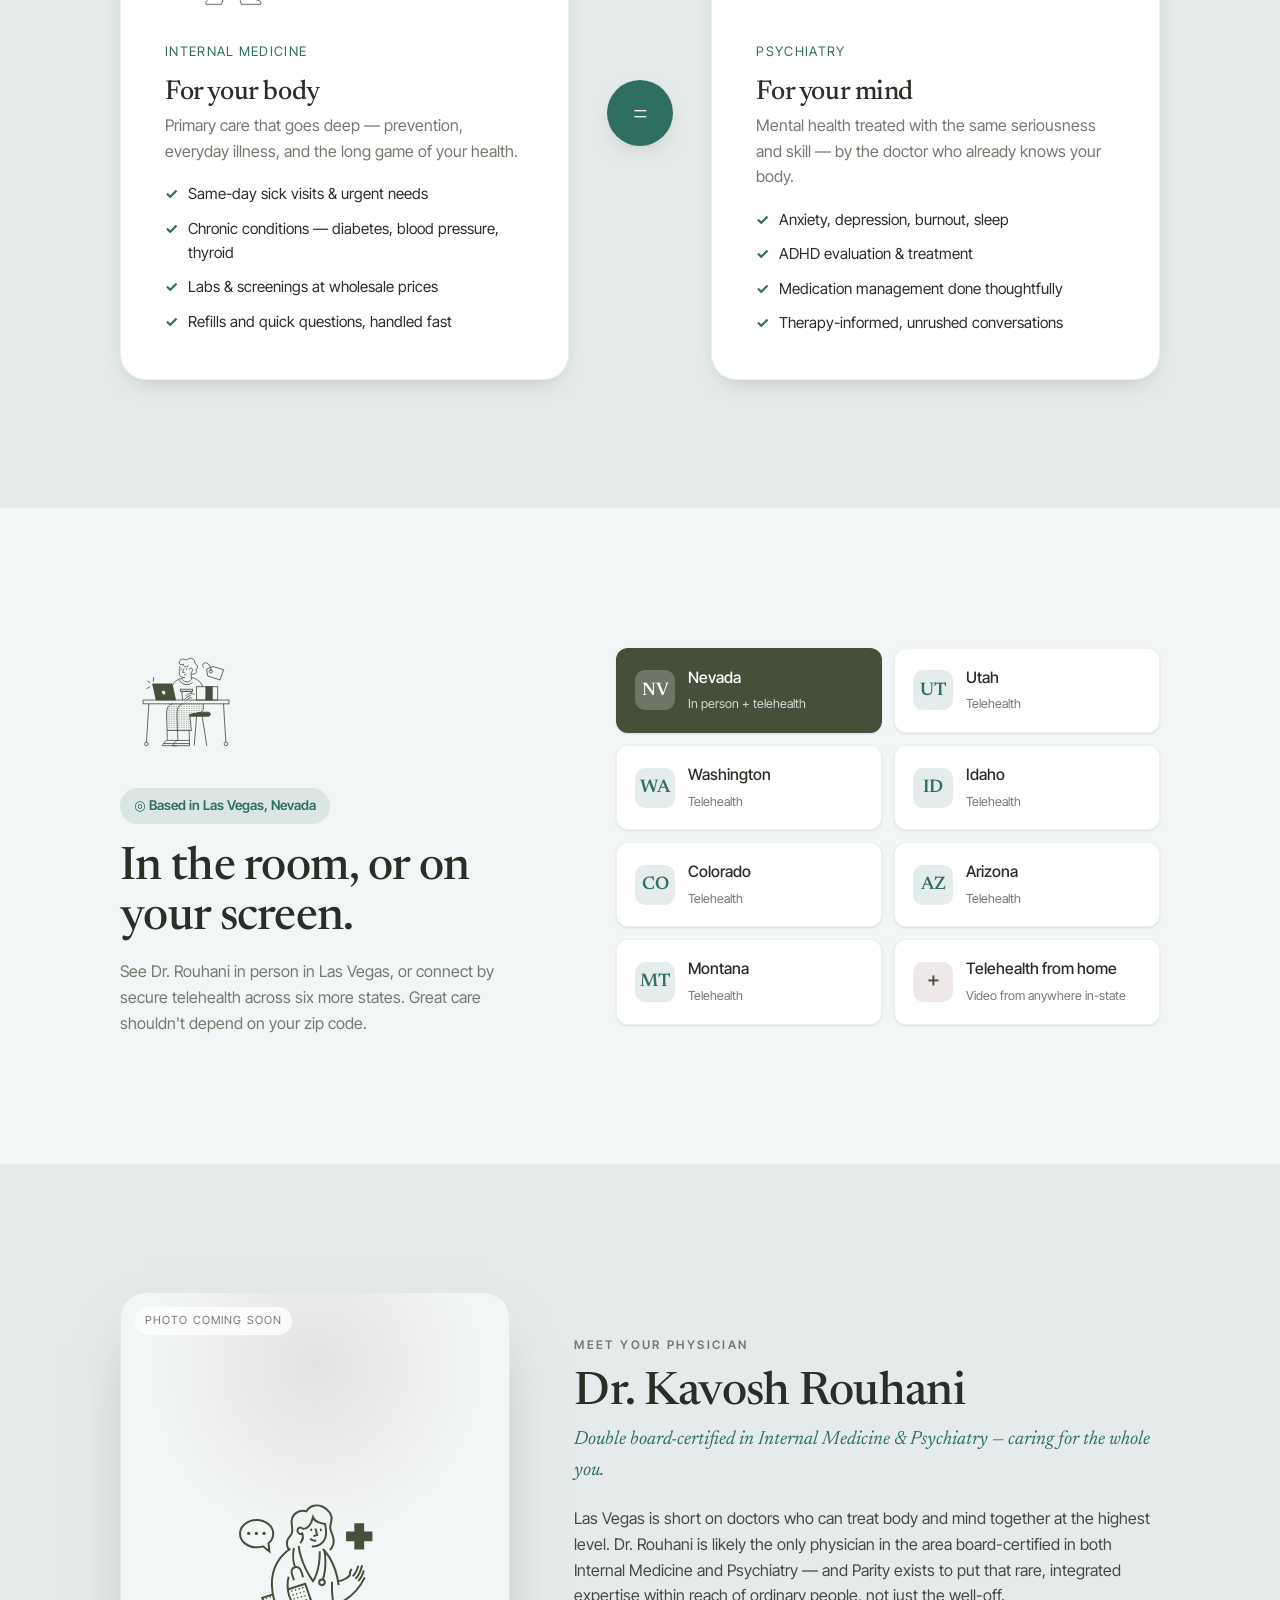
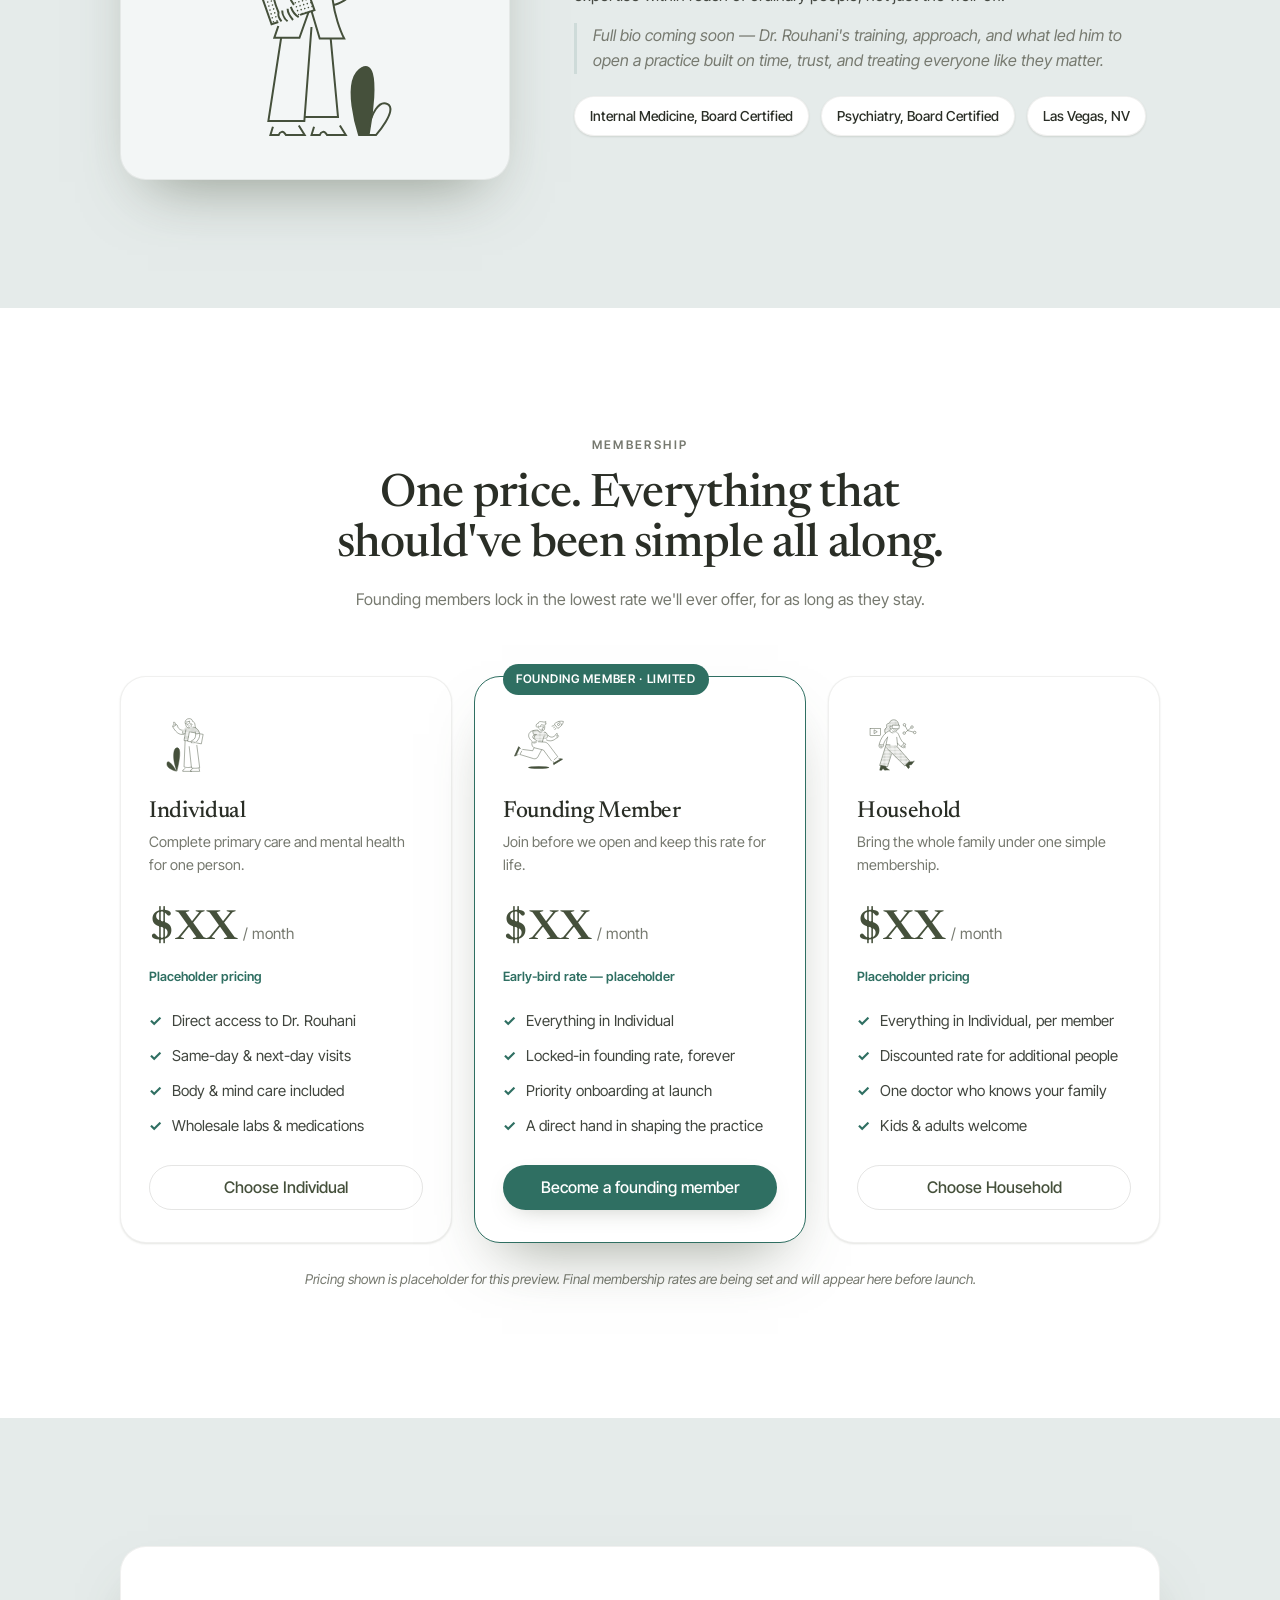
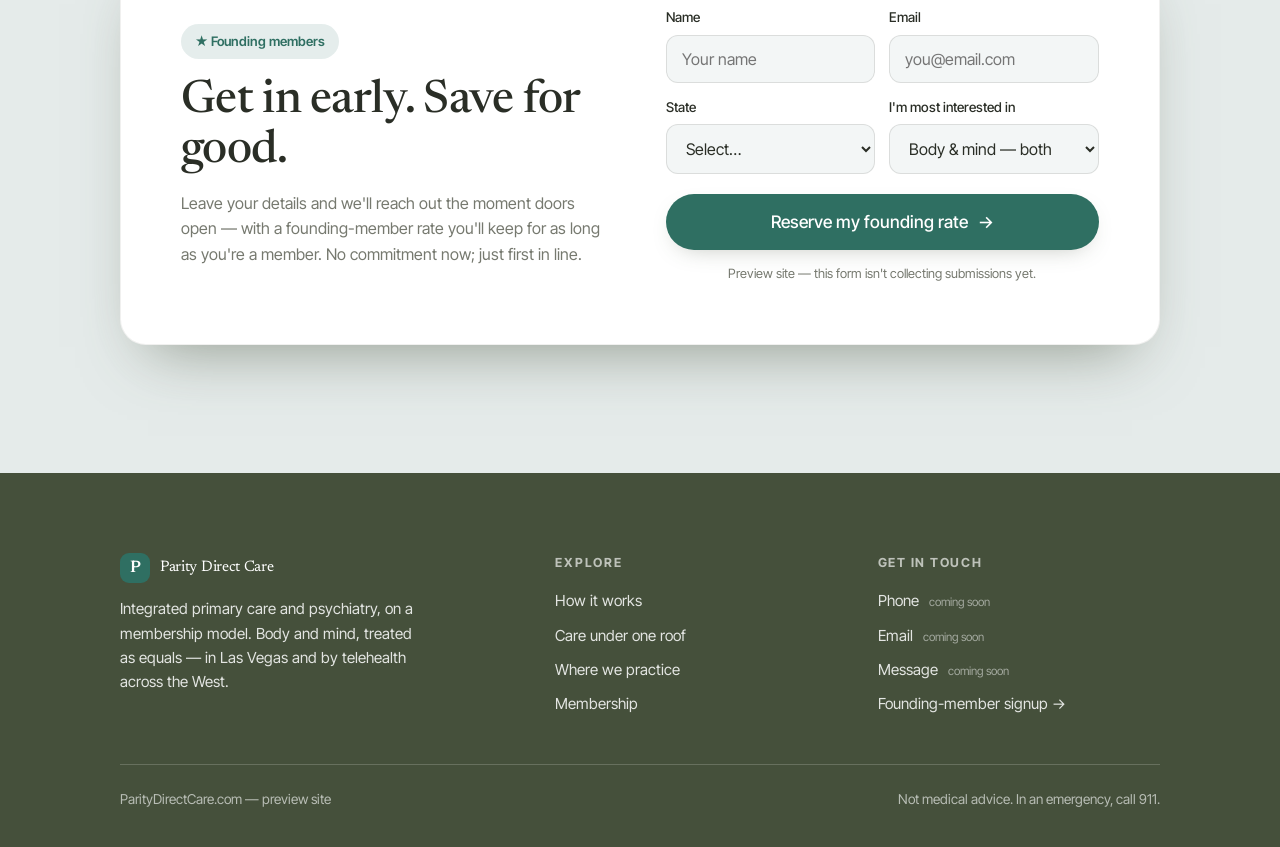
==== commit 821bb62b: "Add illustrations to how-it-works, membership, and reach sections These were pure text/typography wi" ====
--- a/index.html
+++ b/index.html
@@ -92,10 +92,10 @@
           <p>No insurance middleman, no coding games. Just a membership and a doctor you can actually reach.</p>
         </div>
         <div class="steps">
-          <div class="step reveal"><div class="n">1</div><h3>Join</h3><p>One clear monthly membership. No copays, no deductibles, no coverage riddles.</p></div>
-          <div class="step reveal d1"><div class="n">2</div><h3>Reach out</h3><p>Call, text, email, or video your doctor directly — not a call tree, not a stranger.</p></div>
-          <div class="step reveal d2"><div class="n">3</div><h3>Get seen</h3><p>Same-day or next-day visits, in person in Las Vegas or by telehealth across 7 states.</p></div>
-          <div class="step reveal d3"><div class="n">4</div><h3>No surprises</h3><p>Longer visits, wholesale-priced labs and meds, and a bill you'll never have to decode.</p></div>
+          <div class="step reveal"><span class="ill" data-ill="person-plant" aria-hidden="true"></span><div class="n">1</div><h3>Join</h3><p>One clear monthly membership. No copays, no deductibles, no coverage riddles.</p></div>
+          <div class="step reveal d1"><span class="ill" data-ill="message-doctor" aria-hidden="true"></span><div class="n">2</div><h3>Reach out</h3><p>Call, text, email, or video your doctor directly — not a call tree, not a stranger.</p></div>
+          <div class="step reveal d2"><span class="ill" data-ill="person-running" aria-hidden="true"></span><div class="n">3</div><h3>Get seen</h3><p>Same-day or next-day visits, in person in Las Vegas or by telehealth across 7 states.</p></div>
+          <div class="step reveal d3"><span class="ill" data-ill="reading-bench" aria-hidden="true"></span><div class="n">4</div><h3>No surprises</h3><p>Longer visits, wholesale-priced labs and meds, and a bill you'll never have to decode.</p></div>
         </div>
       </div>
     </section>
@@ -142,6 +142,7 @@
     <section class="band-soft" id="reach">
       <div class="wrap reach-grid">
         <div class="reach-copy reveal">
+          <span class="ill" data-ill="telehealth-home" aria-hidden="true"></span>
           <span class="flag">◎ Based in Las Vegas, Nevada</span>
           <h2 class="section-title">In the room, or on your screen.</h2>
           <p>See Dr. Rouhani in person in Las Vegas, or connect by secure telehealth across six more states. Great care shouldn't depend on your zip code.</p>
@@ -191,6 +192,7 @@
         </div>
         <div class="plans">
           <div class="plan reveal">
+            <span class="ill" data-ill="person-professional" aria-hidden="true"></span>
             <h3>Individual</h3>
             <p class="p-sub">Complete primary care and mental health for one person.</p>
             <div class="price"><span class="amt">$XX</span><span class="per">/ month</span></div>
@@ -205,6 +207,7 @@
           </div>
           <div class="plan featured reveal d1">
             <span class="tag">Founding member · limited</span>
+            <span class="ill" data-ill="momentum-rocket" aria-hidden="true"></span>
             <h3>Founding Member</h3>
             <p class="p-sub">Join before we open and keep this rate for life.</p>
             <div class="price"><span class="amt">$XX</span><span class="per">/ month</span></div>
@@ -218,6 +221,7 @@
             <a href="#join" class="btn btn-primary">Become a founding member</a>
           </div>
           <div class="plan reveal d2">
+            <span class="ill" data-ill="person-network" aria-hidden="true"></span>
             <h3>Household</h3>
             <p class="p-sub">Bring the whole family under one simple membership.</p>
             <div class="price"><span class="amt">$XX</span><span class="per">/ month</span></div>
--- a/styles.css
+++ b/styles.css
@@ -272,6 +272,7 @@
 .step .n { font-family: var(--serif); font-size: 1rem; color: var(--cta); border: 1.5px solid var(--tint-cta); background: var(--tint-cta); width: 40px; height: 40px; border-radius: 12px; display: grid; place-items: center; margin-bottom: 18px; font-weight: 600; }
 .step h3 { font-size: 1.28rem; margin-bottom: 8px; }
 .step p { font-size: .95rem; color: var(--muted); }
+.step .ill { width: clamp(48px, 8vw, 64px); height: clamp(48px, 8vw, 64px); color: var(--primary); margin-bottom: 14px; }
 
 /* ============================================================
    PARITY — care under one roof (mind + body)
@@ -283,7 +284,7 @@
   padding: clamp(28px, 4vw, 44px); box-shadow: var(--shadow-md);
   display: flex; flex-direction: column;
 }
-.parity-card .ill { width: 128px; height: 128px; color: var(--primary); margin-bottom: 22px; }
+.parity-card .ill { width: clamp(88px, 20vw, 128px); height: clamp(88px, 20vw, 128px); color: var(--primary); margin-bottom: 22px; }
 .parity-card h3 { font-size: 1.7rem; margin-bottom: 6px; }
 .parity-card .sub { font-size: .82rem; letter-spacing: .1em; text-transform: uppercase; color: var(--cta); margin-bottom: 16px; }
 .parity-card p { color: var(--muted); }
@@ -306,6 +307,7 @@
 .reach-copy .flag { display: inline-flex; align-items: center; gap: 8px; background: var(--tint-cta); color: var(--cta); border-radius: 100px; padding: 7px 14px; font-size: .84rem; font-weight: 600; margin-bottom: 20px; }
 .reach-copy h2 { margin-bottom: 16px; }
 .reach-copy p { color: var(--muted); max-width: 42ch; }
+.reach-copy .ill { display: block; width: clamp(84px, 16vw, 132px); height: clamp(84px, 16vw, 132px); color: var(--primary); margin-bottom: 20px; }
 .states { display: grid; grid-template-columns: repeat(2, 1fr); gap: 12px; }
 @media (max-width: 480px) { .states { grid-template-columns: 1fr; } }
 .state {
@@ -365,6 +367,7 @@
 .plan li { display: flex; gap: 10px; font-size: .94rem; color: color-mix(in srgb, var(--text) 88%, var(--bg)); }
 .plan li::before { content: "✓"; color: var(--cta); font-weight: 700; flex: none; }
 .plan .btn { width: 100%; justify-content: center; }
+.plan .ill { width: clamp(56px, 9vw, 72px); height: clamp(56px, 9vw, 72px); color: var(--primary); margin-bottom: 18px; }
 .price-disclaimer { text-align: center; margin-top: 26px; font-size: .84rem; color: var(--muted); font-style: italic; }
 
 /* ============================================================
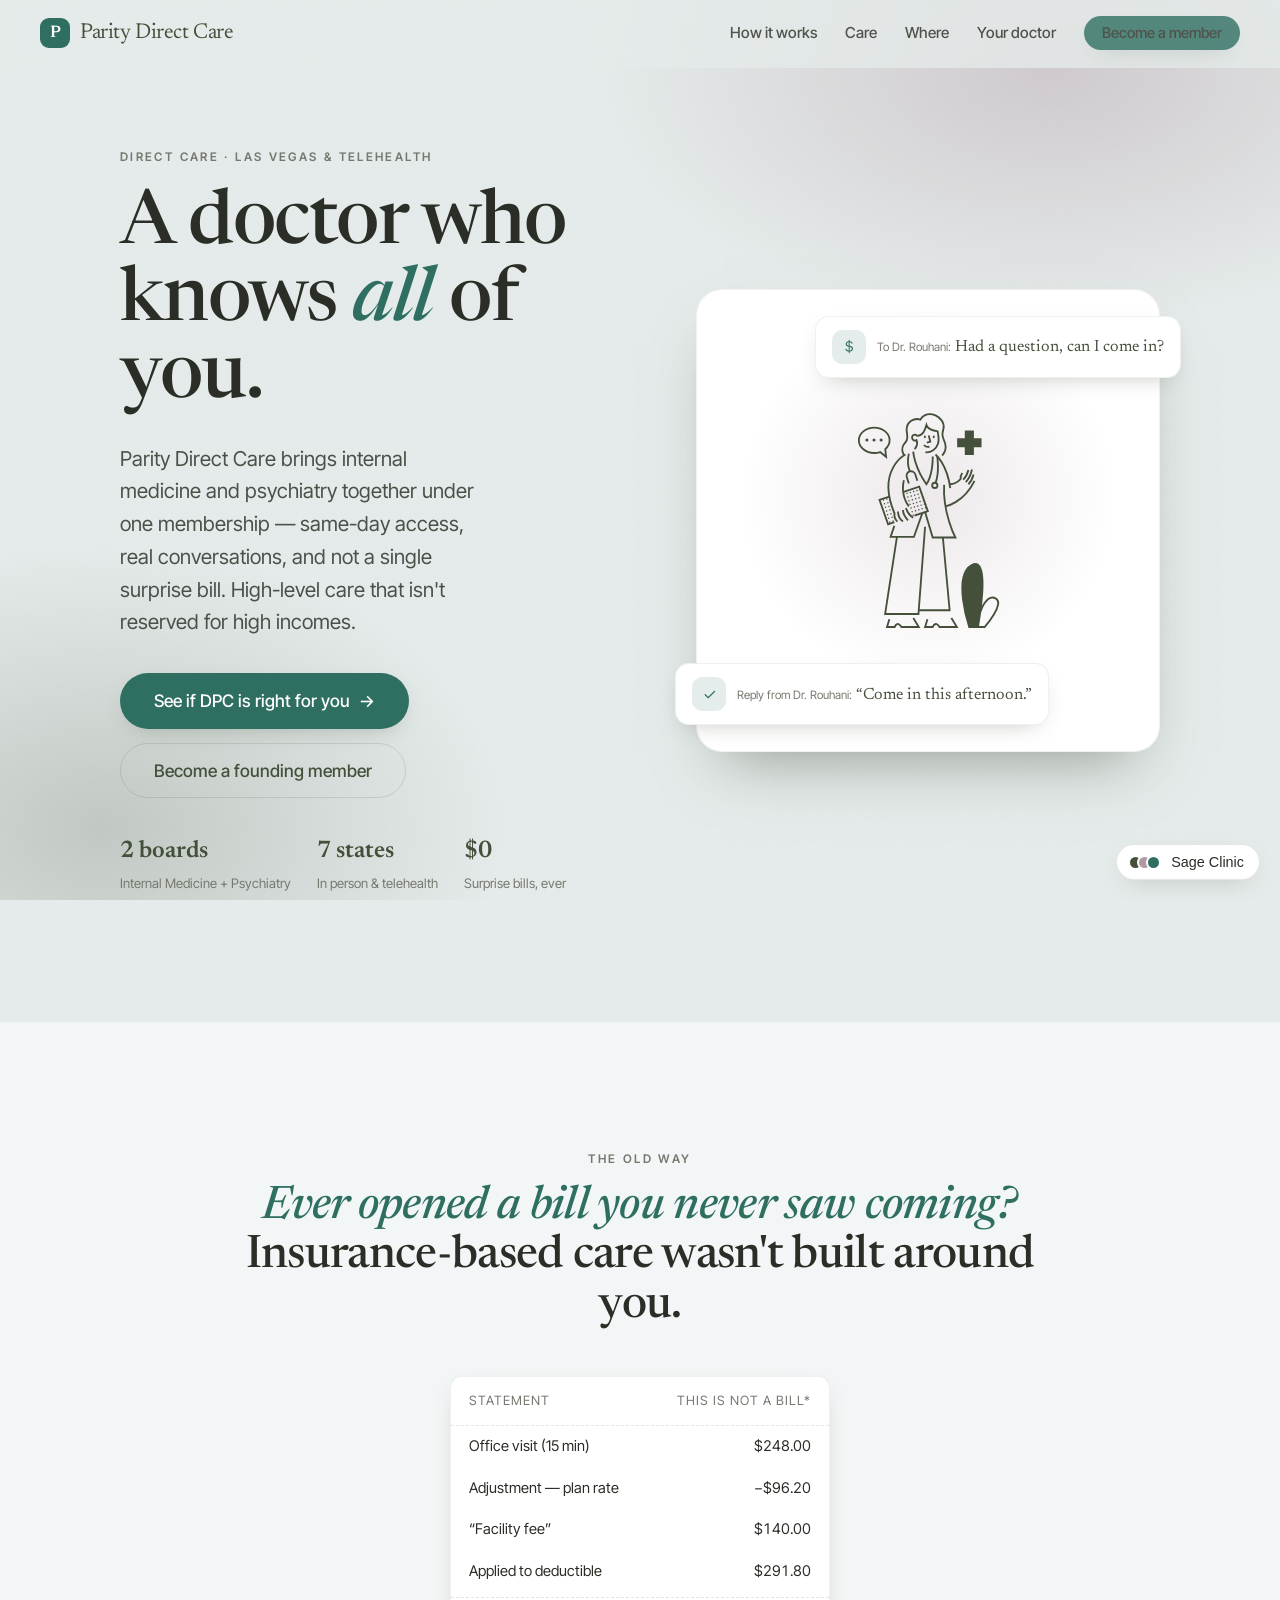
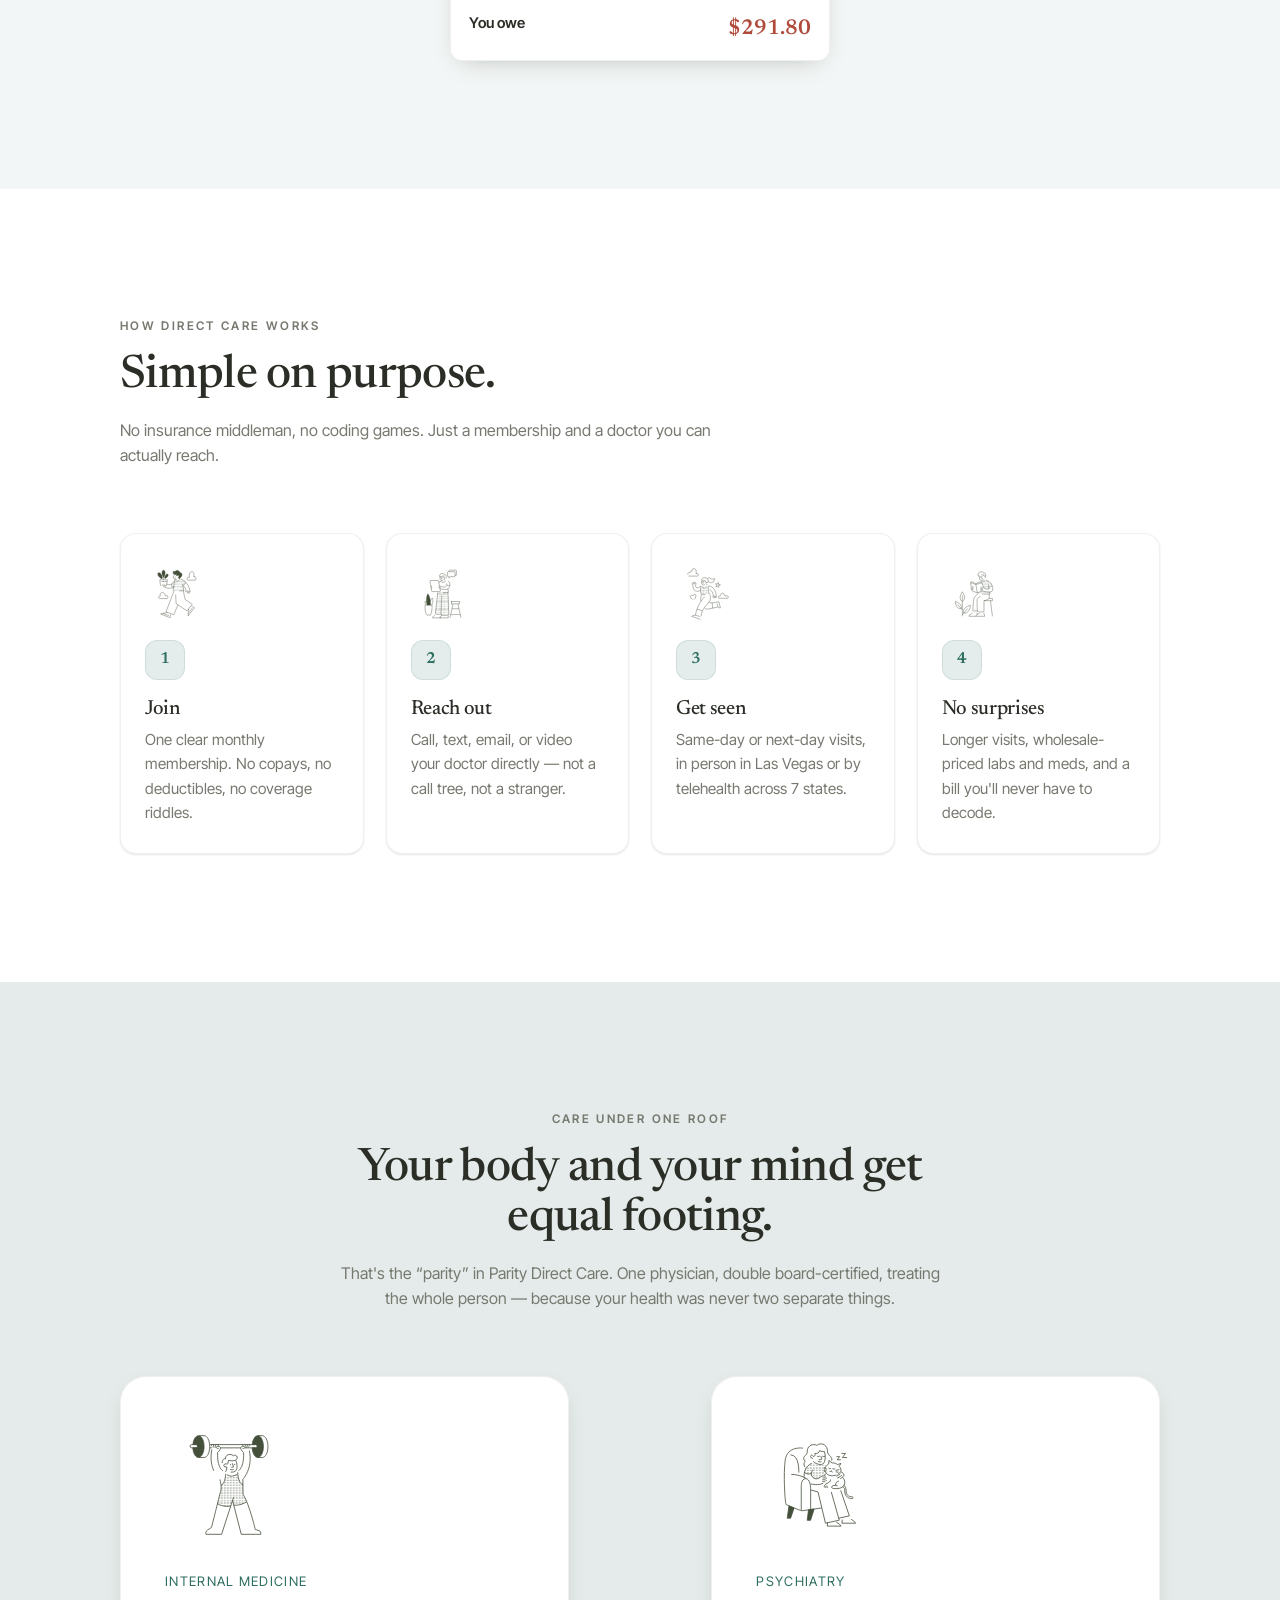
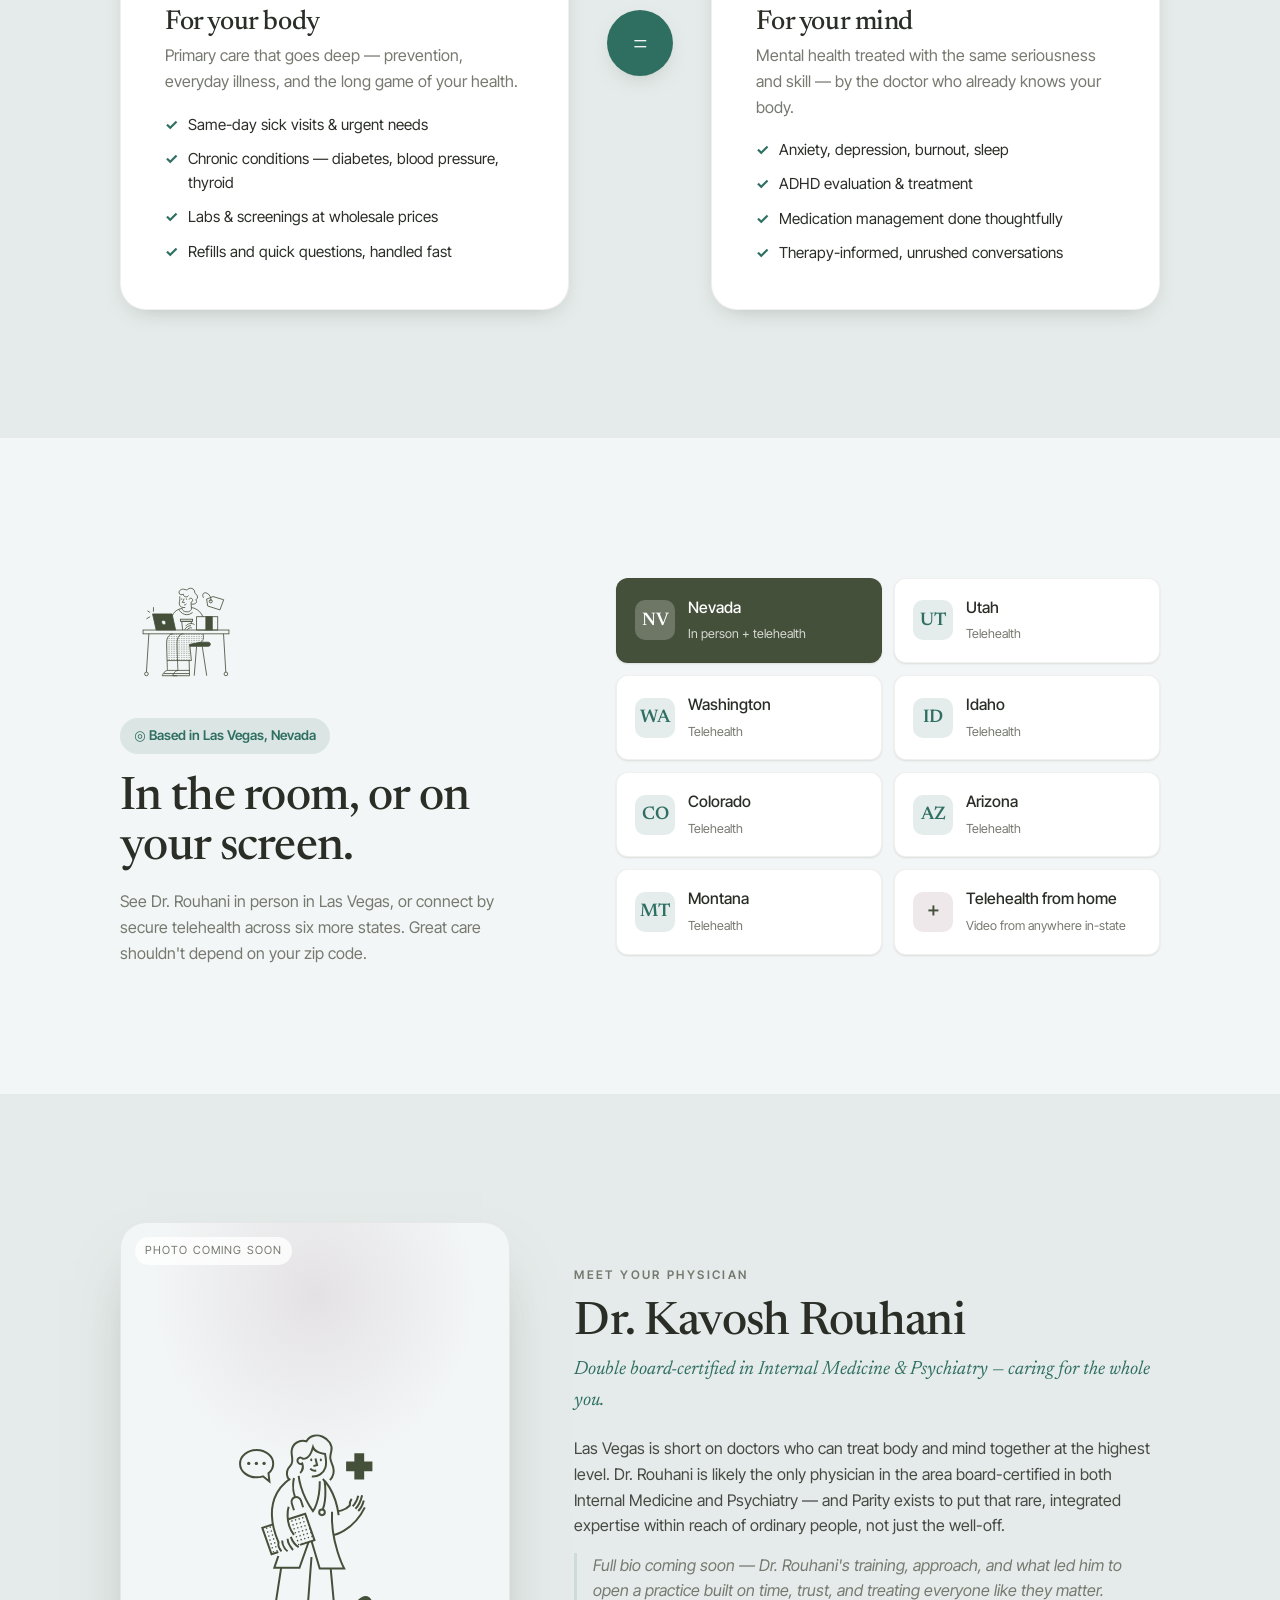
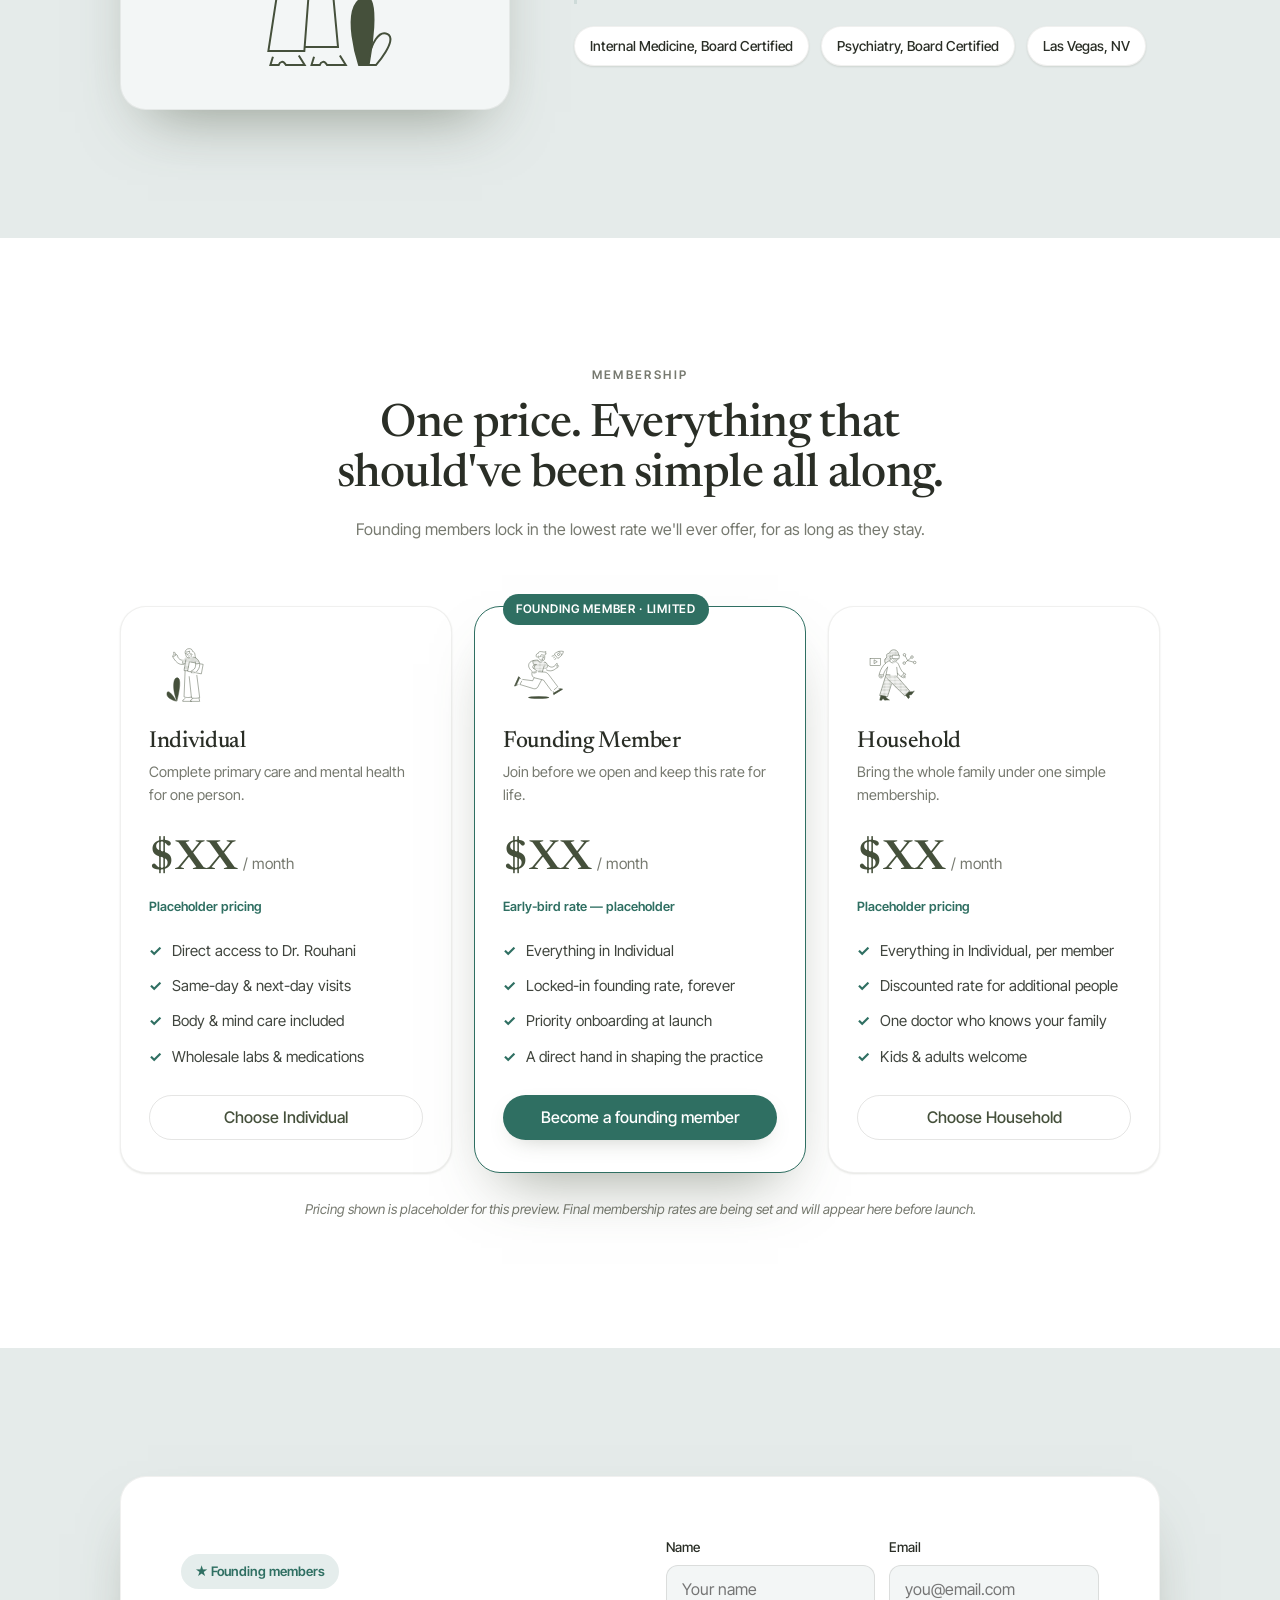
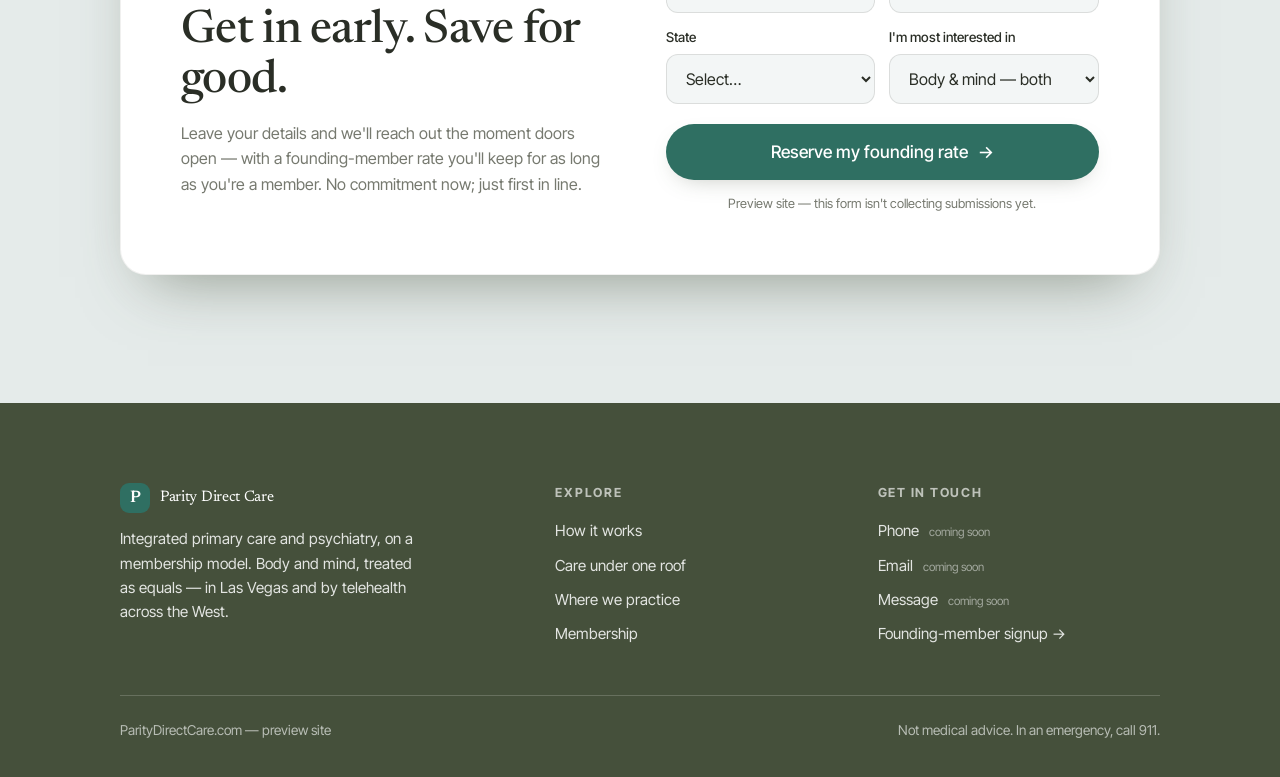
==== commit fbb85b63: "removing the weird it was a bill question" ====
--- a/index.html
+++ b/index.html
@@ -78,7 +78,6 @@
           <div class="r-row"><span>“Facility fee”</span><span>$140.00</span></div>
           <div class="r-row"><span>Applied to deductible</span><span>$291.80</span></div>
           <div class="r-row total"><span>You owe</span><span class="amt">$291.80</span></div>
-          <div class="r-stamp">*It was a bill</div>
         </div>
       </div>
     </section>
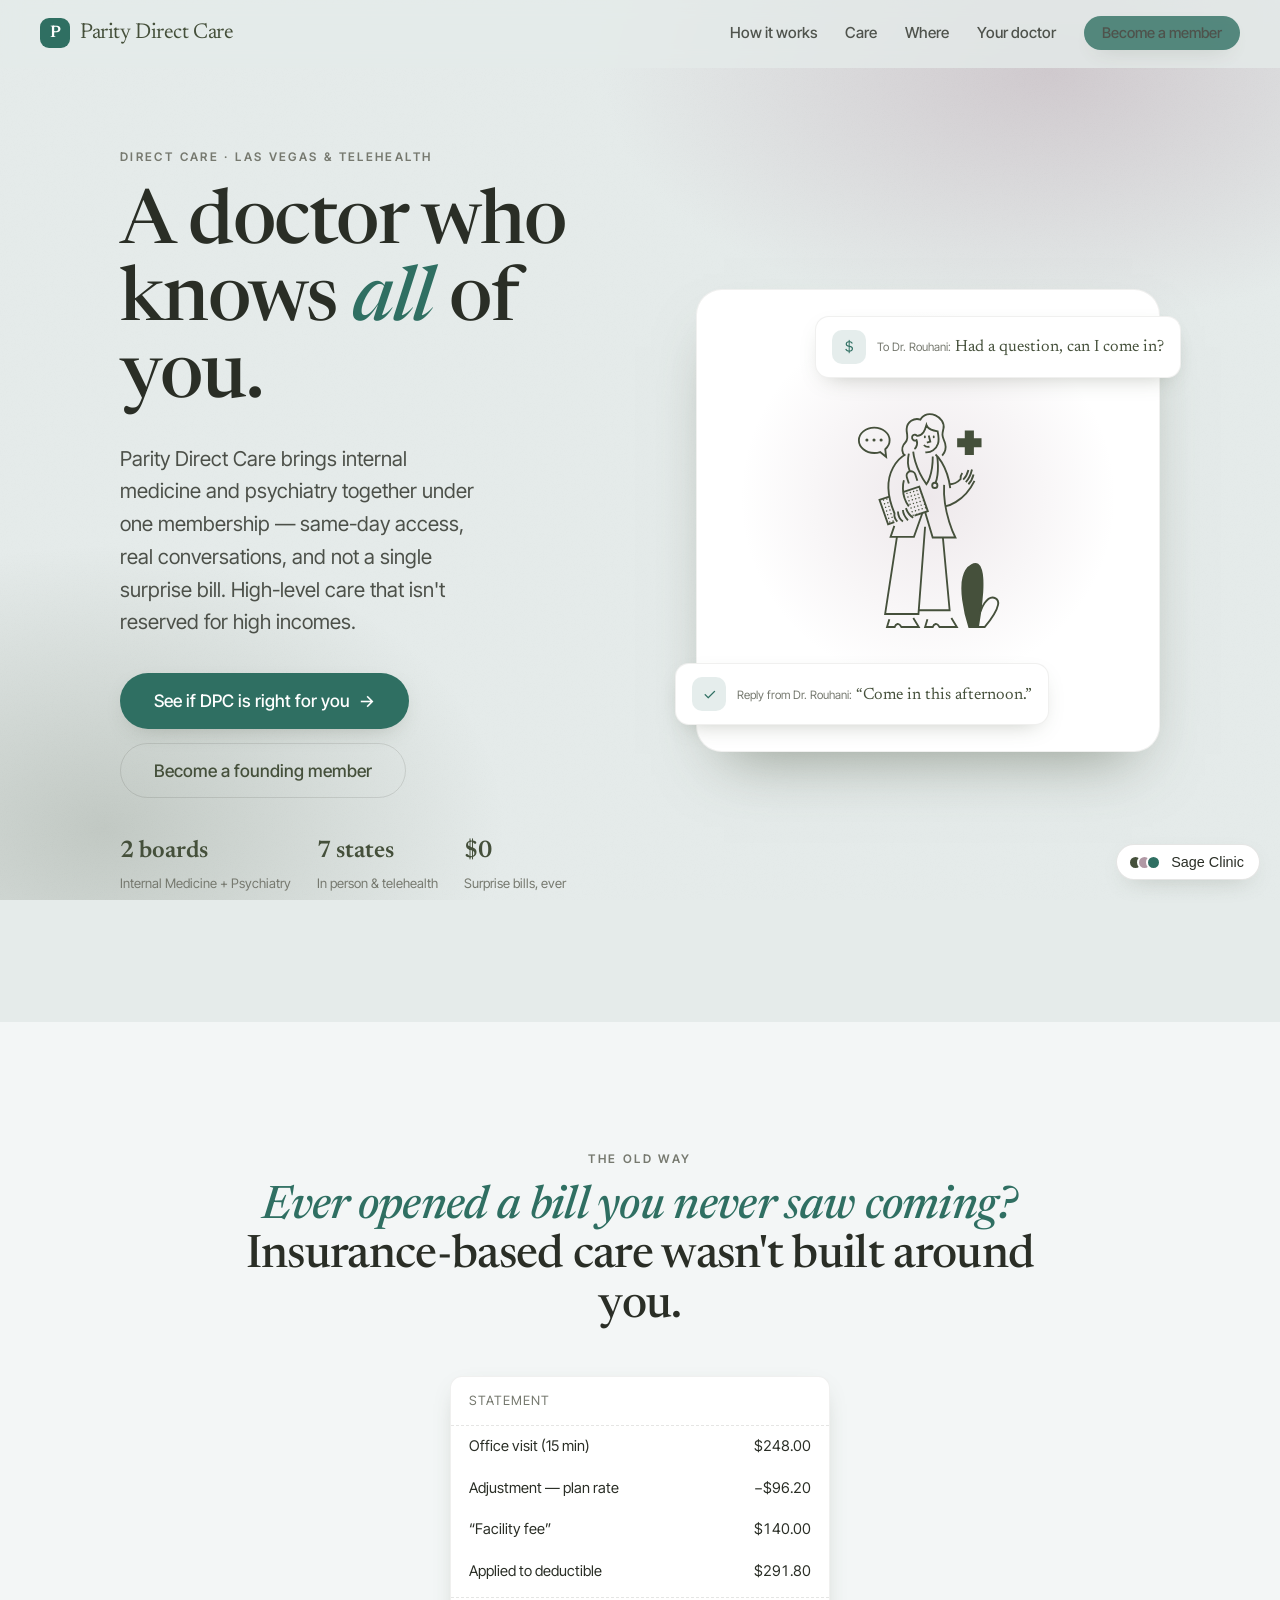
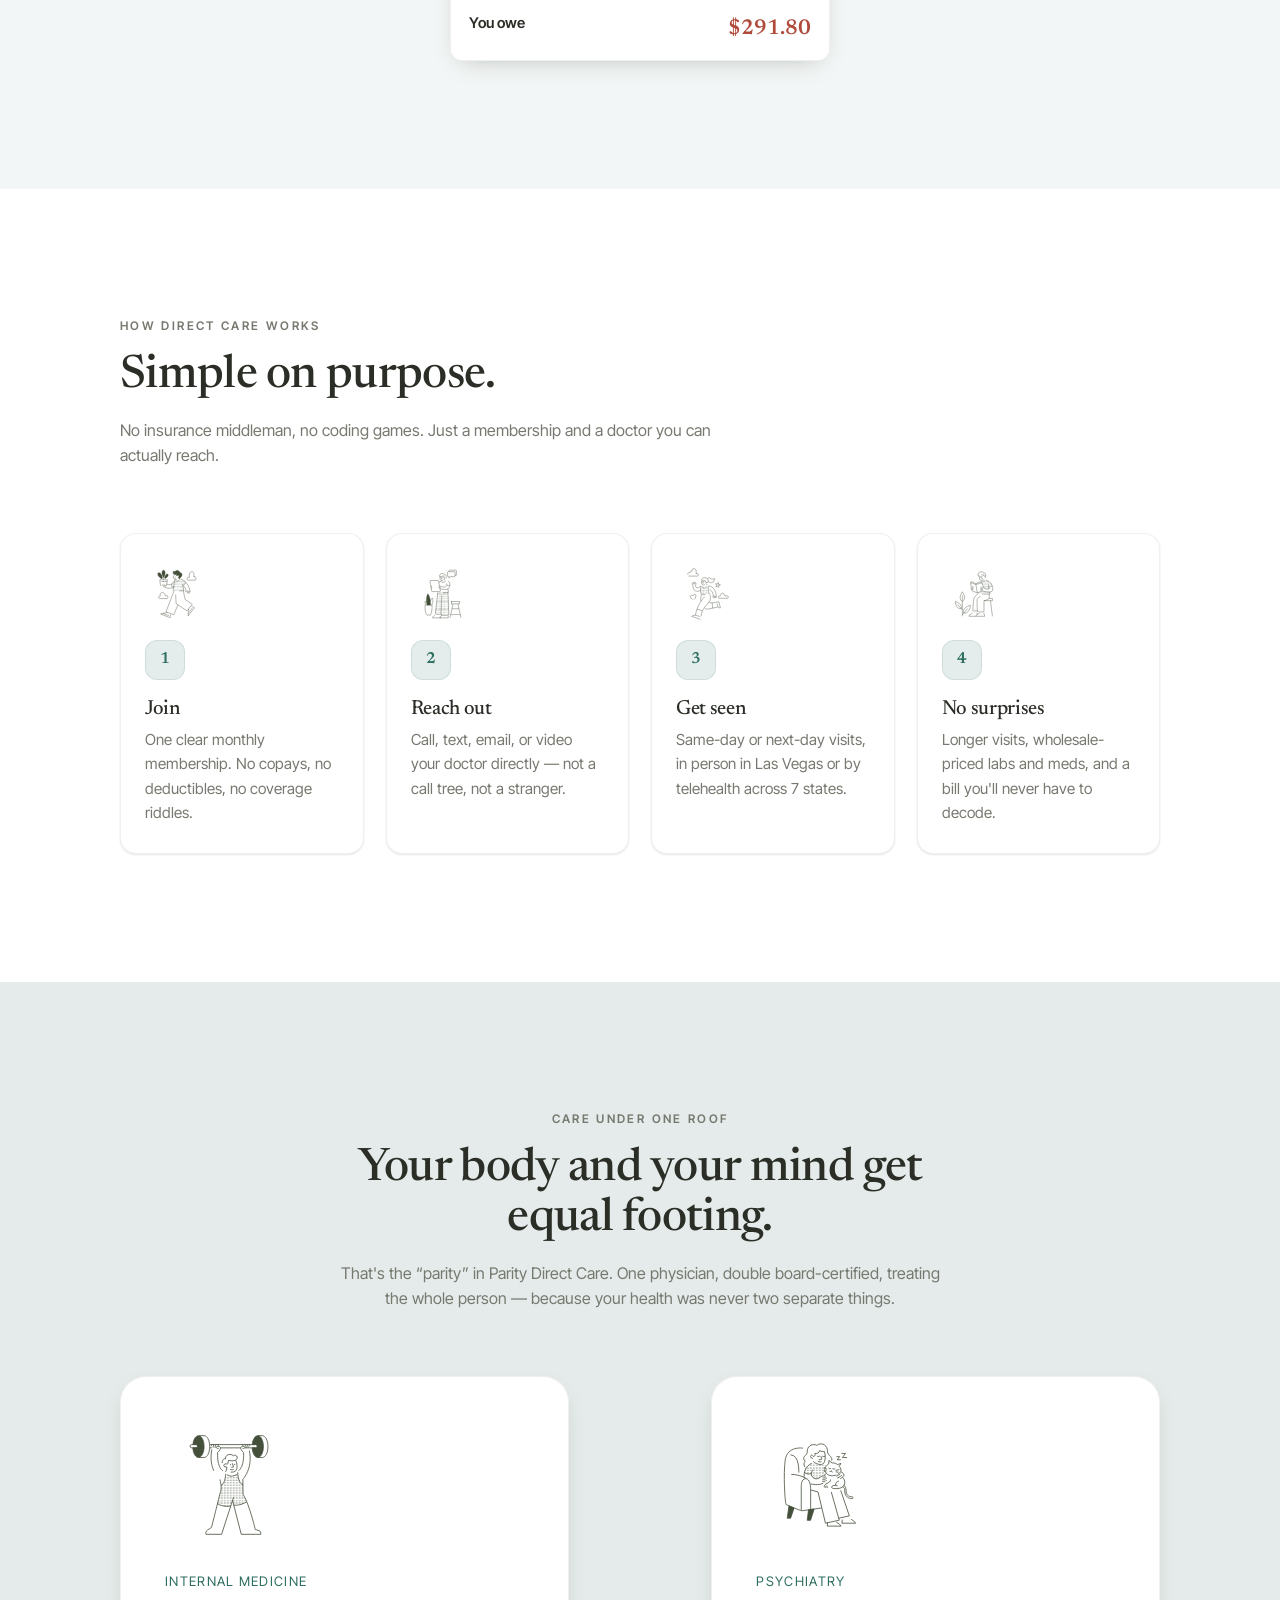
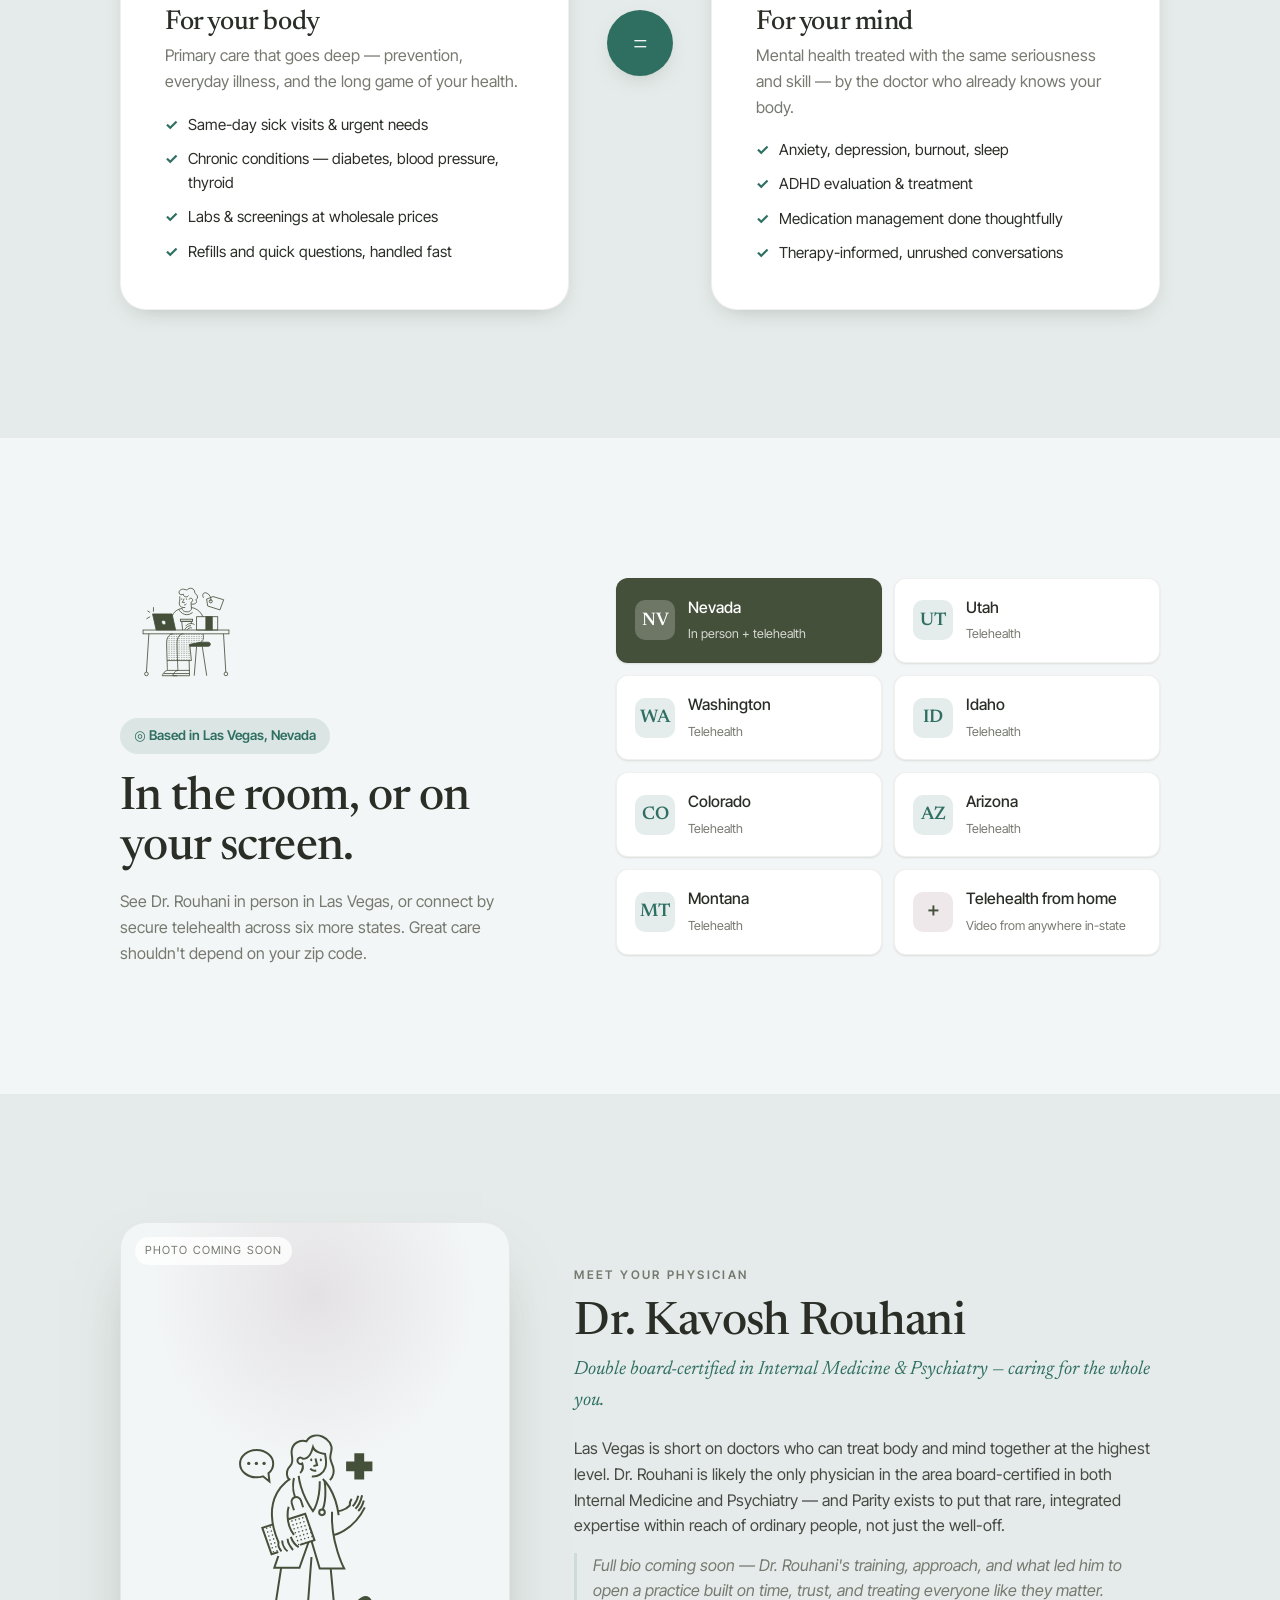
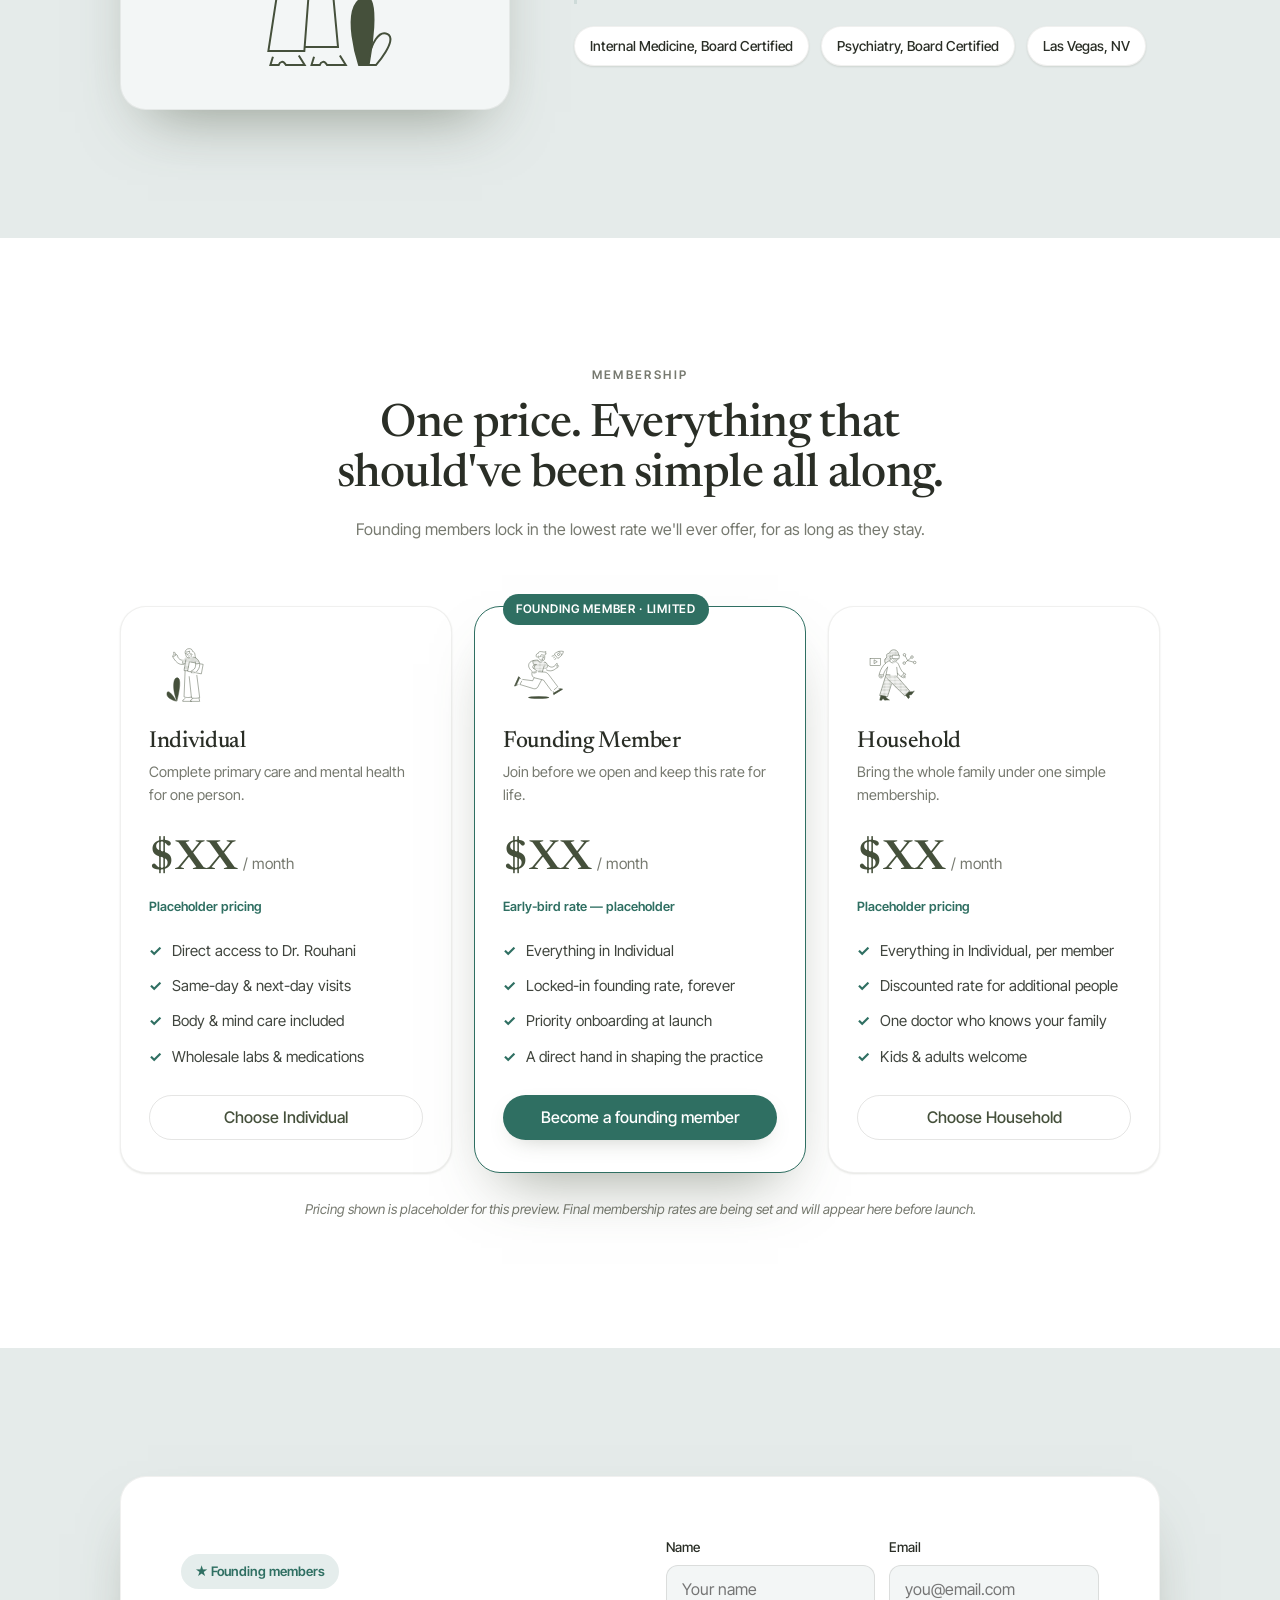
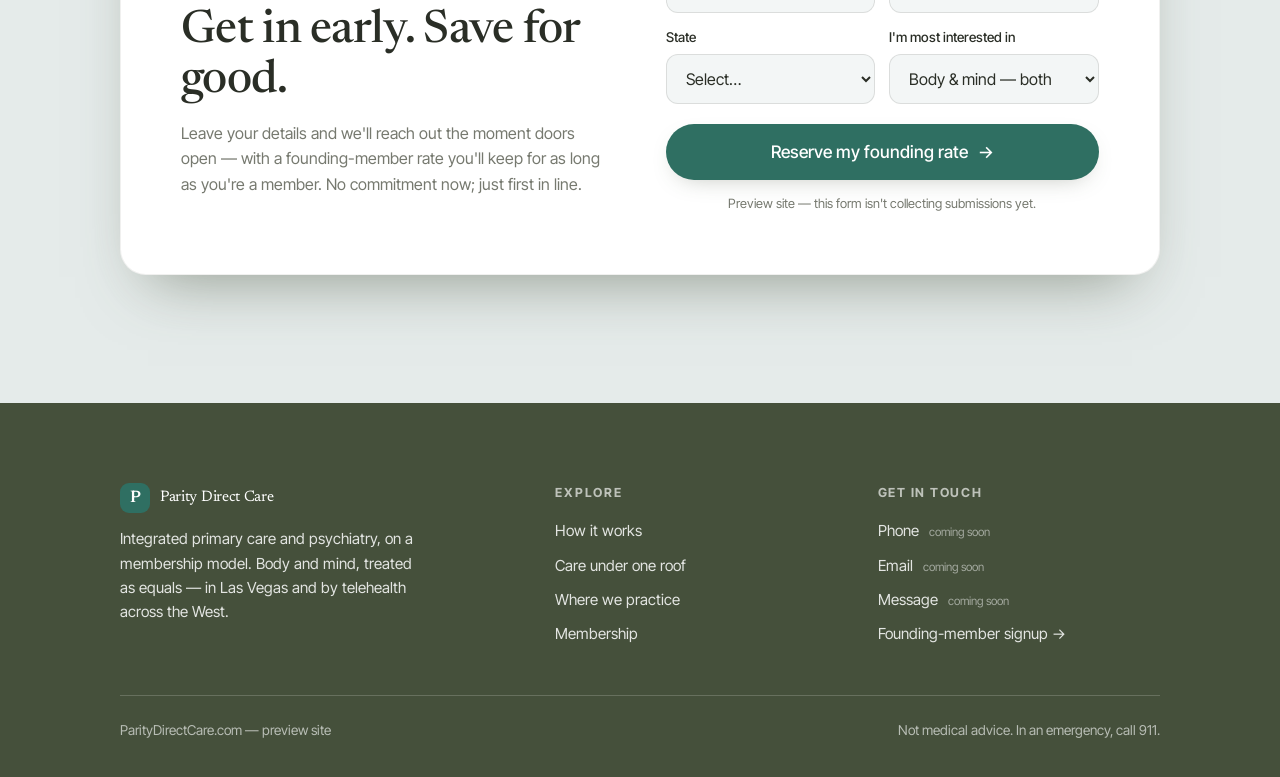
==== commit 4b892030: "fixing the header on the statement table" ====
--- a/index.html
+++ b/index.html
@@ -72,7 +72,7 @@
         <div class="eyebrow reveal">The old way</div>
         <h2 class="section-title reveal d1"><span class="kicker">Ever opened a bill you never saw coming?</span><br>Insurance-based care wasn't built around you.</h2>
         <div class="receipt reveal d2" aria-label="Example of a confusing insurance bill">
-          <div class="r-head"><span>Statement</span><span>This is not a bill*</span></div>
+          <div class="r-head"><span>Statement</span><span></span></div>
           <div class="r-row"><span>Office visit (15 min)</span><span>$248.00</span></div>
           <div class="r-row"><span>Adjustment — plan rate</span><span>−$96.20</span></div>
           <div class="r-row"><span>“Facility fee”</span><span>$140.00</span></div>
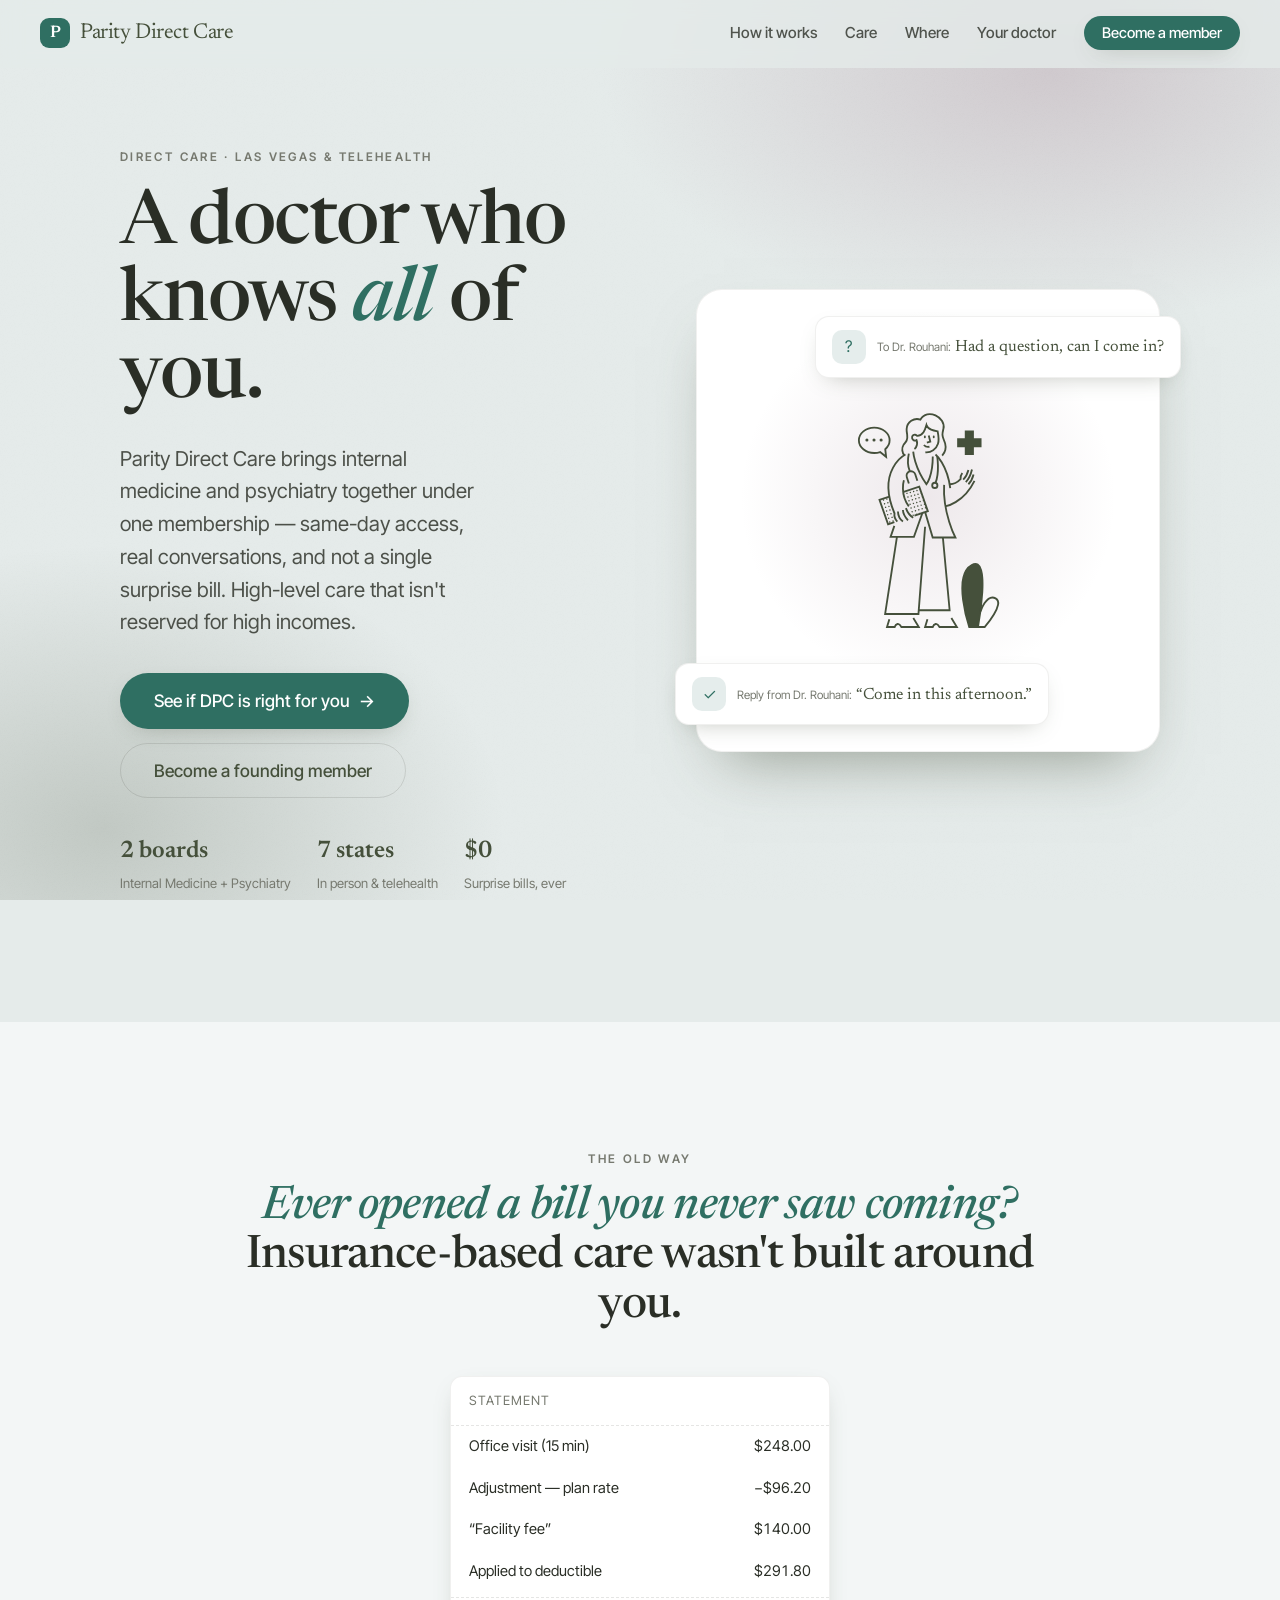
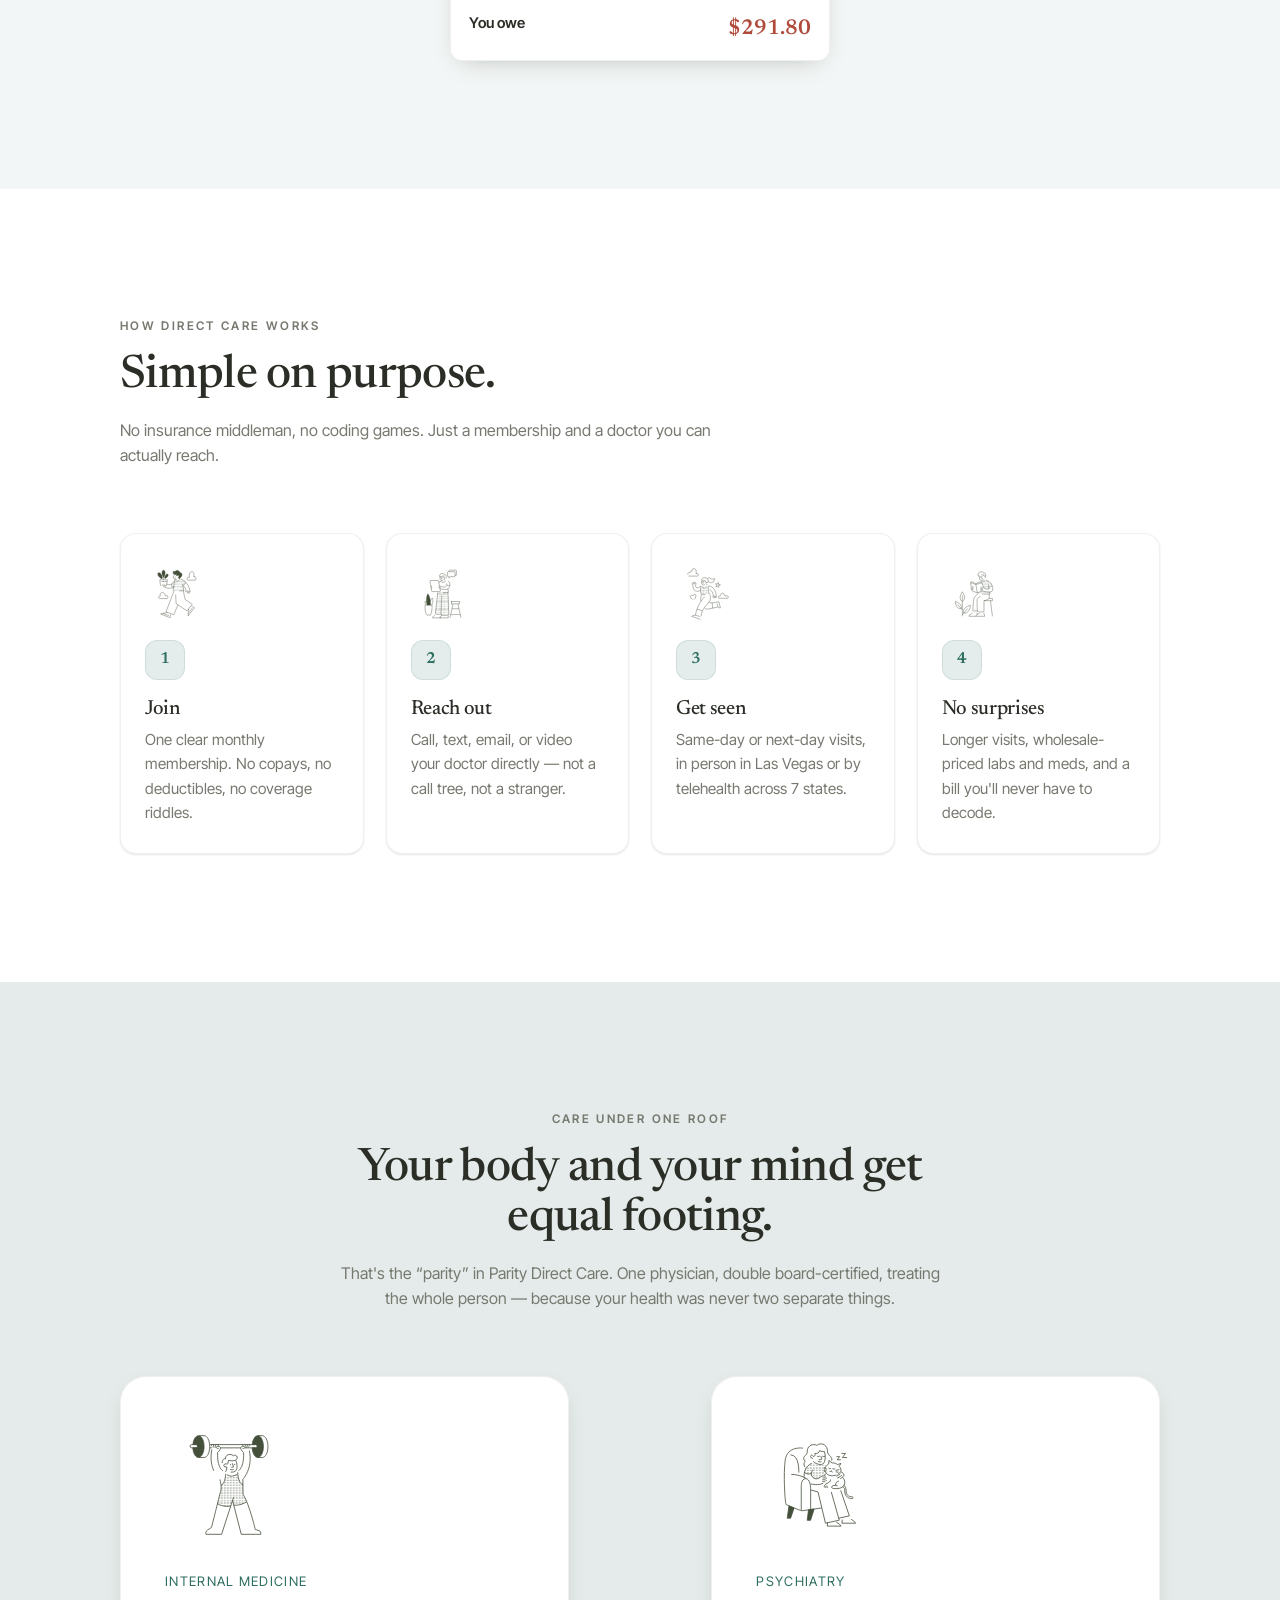
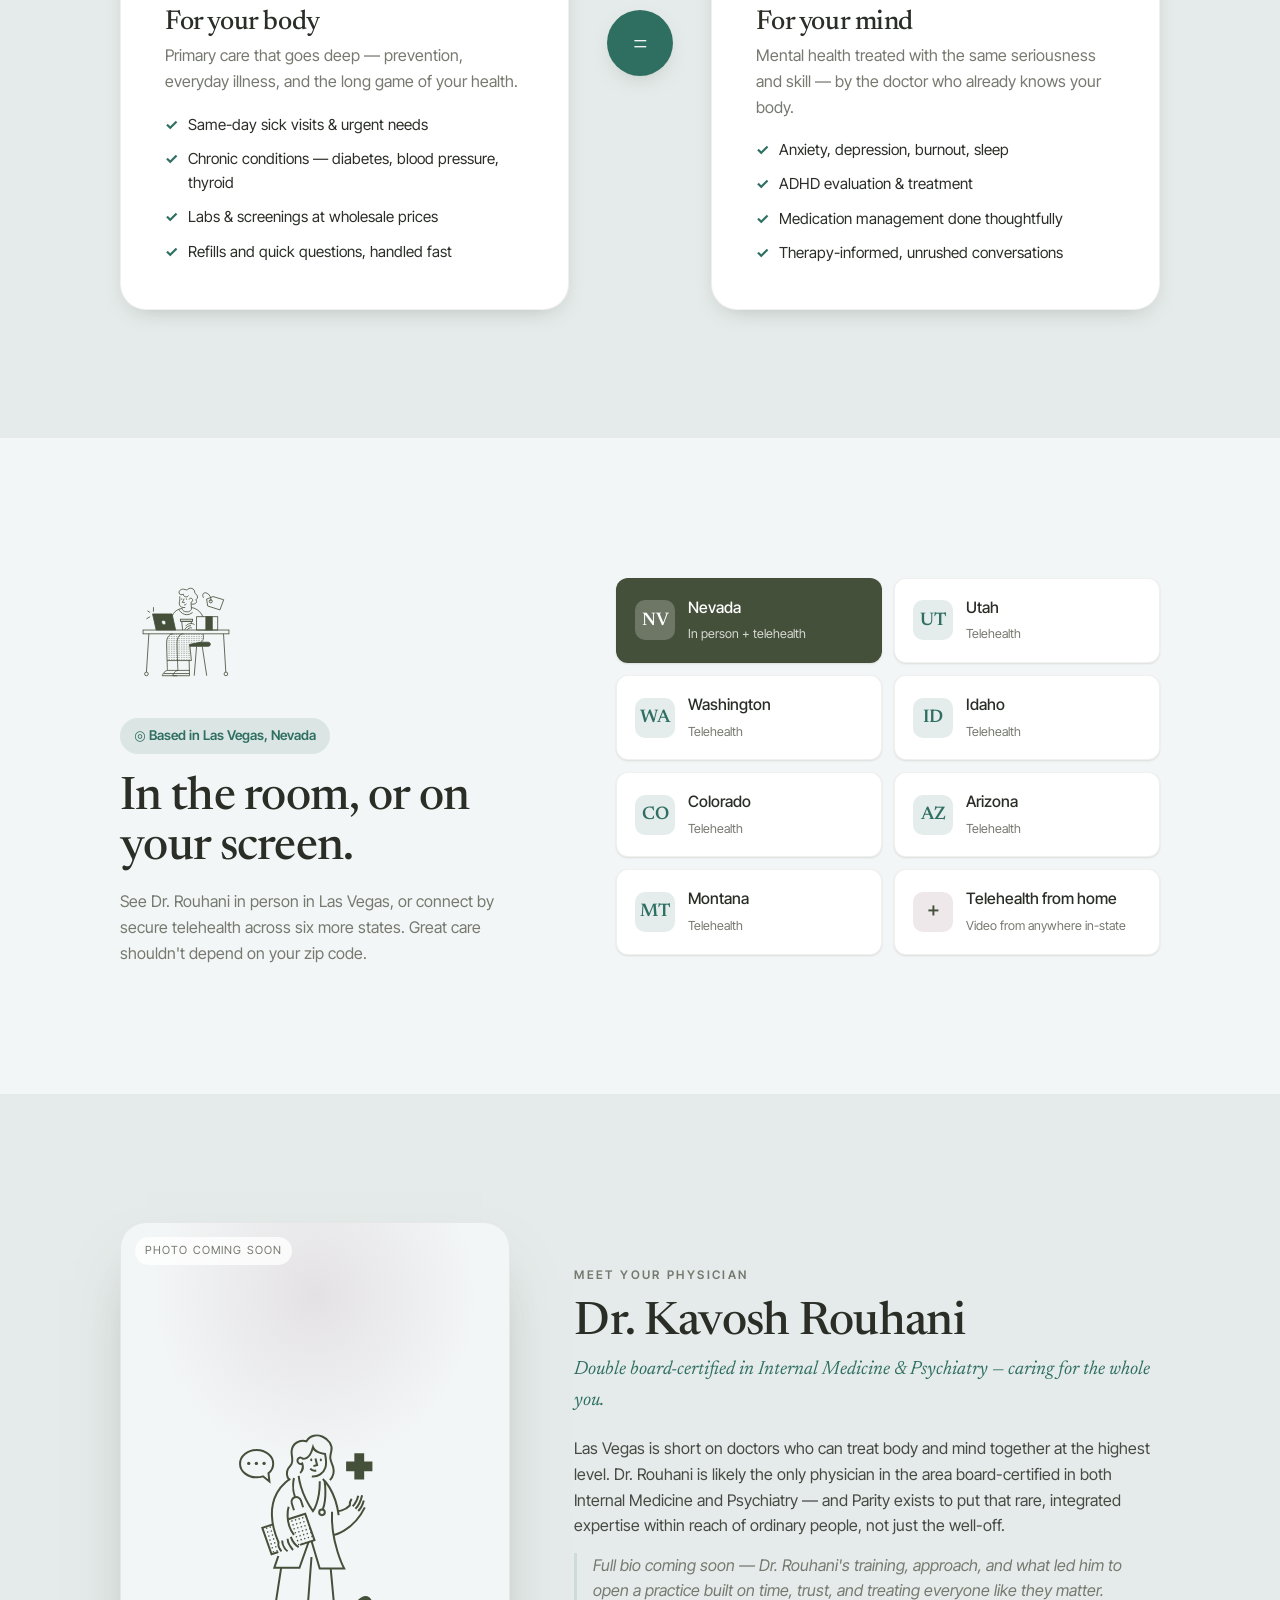
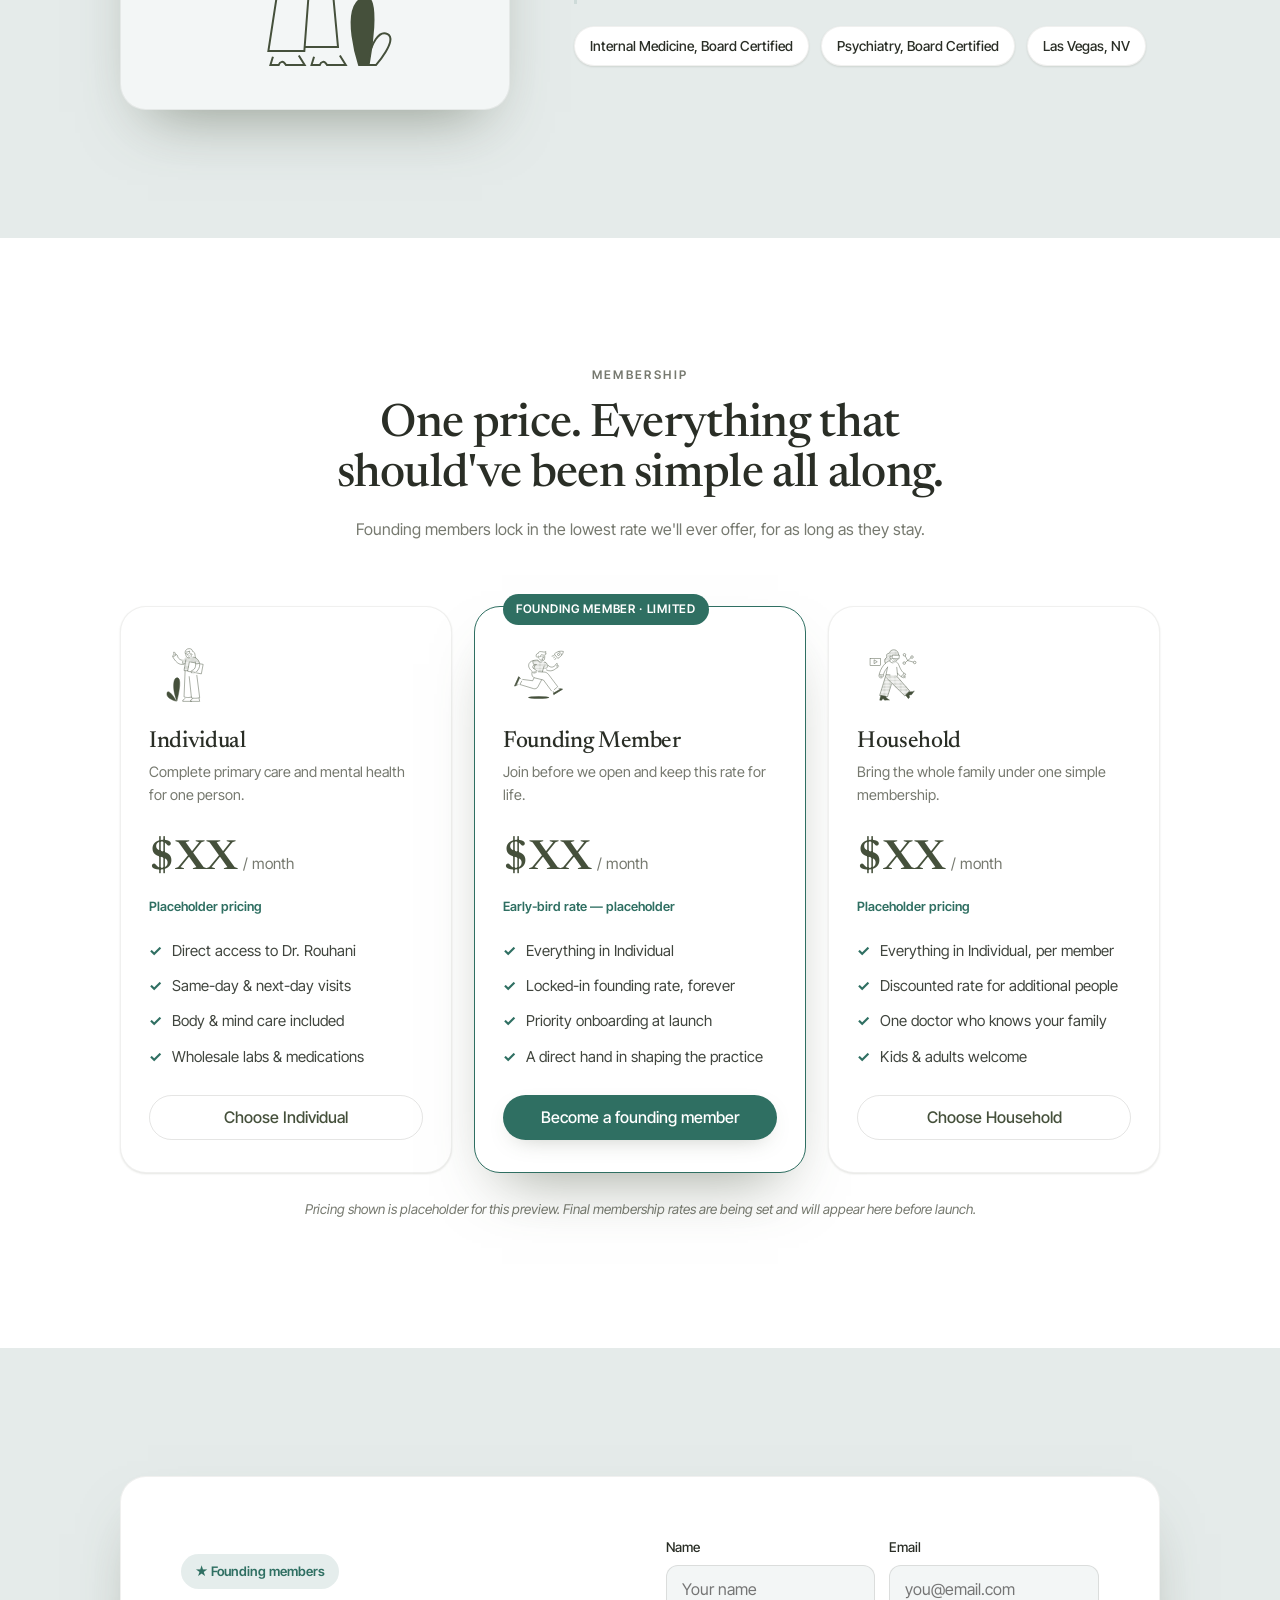
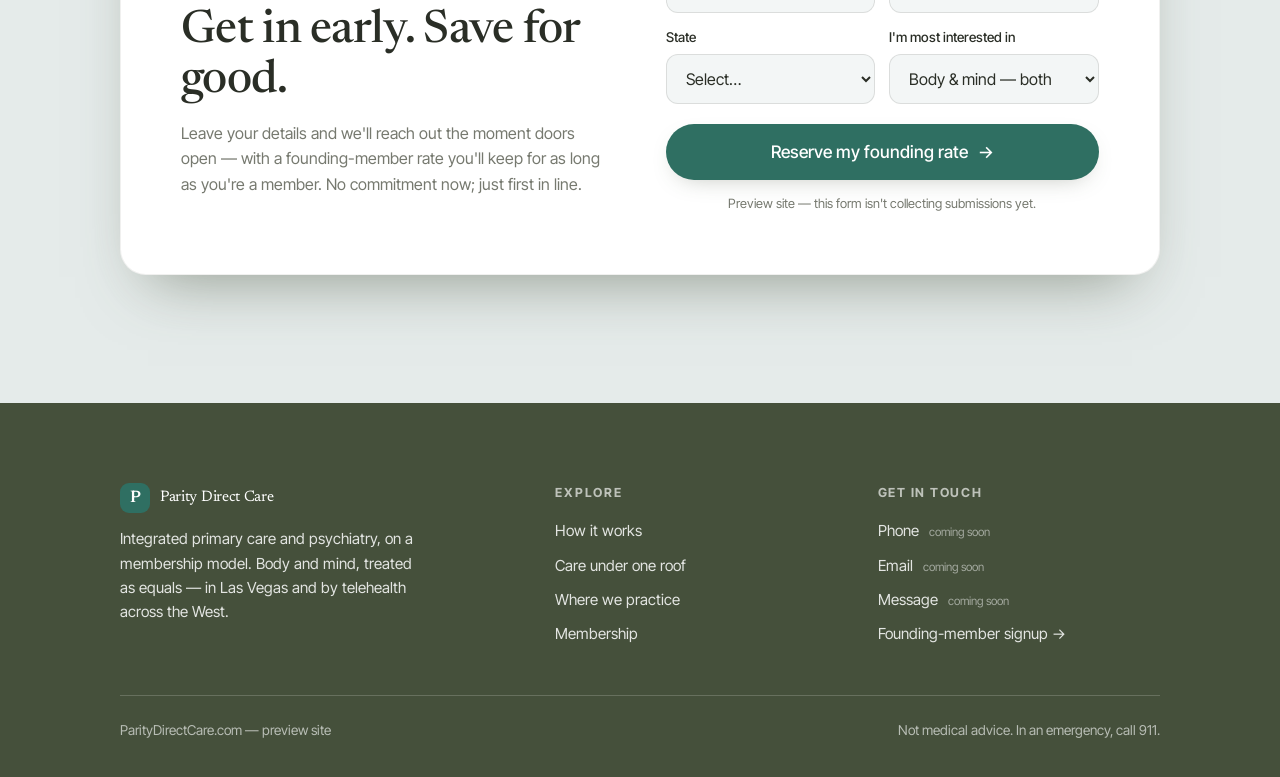
==== commit fb2ce130: "updating mobile viewport and adding FAB" ====
--- a/index.html
+++ b/index.html
@@ -9,7 +9,6 @@
   <link rel="preconnect" href="https://fonts.gstatic.com" crossorigin>
   <link href="https://fonts.googleapis.com/css2?family=Newsreader:ital,opsz,wght@0,6..72,400;0,6..72,500;0,6..72,600;1,6..72,400;1,6..72,500&family=Inter+Tight:wght@400;500;600&display=swap" rel="stylesheet">
   <link rel="stylesheet" href="styles.css">
-  <script src="palettes.js"></script>
 </head>
 <body>
 
@@ -55,7 +54,7 @@
               </span>
             </div>
             <div class="float-card tr">
-              <span class="dot">＄</span>
+              <span class="dot">?</span>
               <span>
                 <span class="fc-t">To Dr. Rouhani:</span>
                 <span class="fc-b">Had a question, can I come in?</span>
@@ -72,7 +71,7 @@
         <div class="eyebrow reveal">The old way</div>
         <h2 class="section-title reveal d1"><span class="kicker">Ever opened a bill you never saw coming?</span><br>Insurance-based care wasn't built around you.</h2>
         <div class="receipt reveal d2" aria-label="Example of a confusing insurance bill">
-          <div class="r-head"><span>Statement</span><span></span></div>
+          <div class="r-head"><span>Statement</span></div>
           <div class="r-row"><span>Office visit (15 min)</span><span>$248.00</span></div>
           <div class="r-row"><span>Adjustment — plan rate</span><span>−$96.20</span></div>
           <div class="r-row"><span>“Facility fee”</span><span>$140.00</span></div>
@@ -91,10 +90,10 @@
           <p>No insurance middleman, no coding games. Just a membership and a doctor you can actually reach.</p>
         </div>
         <div class="steps">
-          <div class="step reveal"><span class="ill" data-ill="person-plant" aria-hidden="true"></span><div class="n">1</div><h3>Join</h3><p>One clear monthly membership. No copays, no deductibles, no coverage riddles.</p></div>
-          <div class="step reveal d1"><span class="ill" data-ill="message-doctor" aria-hidden="true"></span><div class="n">2</div><h3>Reach out</h3><p>Call, text, email, or video your doctor directly — not a call tree, not a stranger.</p></div>
-          <div class="step reveal d2"><span class="ill" data-ill="person-running" aria-hidden="true"></span><div class="n">3</div><h3>Get seen</h3><p>Same-day or next-day visits, in person in Las Vegas or by telehealth across 7 states.</p></div>
-          <div class="step reveal d3"><span class="ill" data-ill="reading-bench" aria-hidden="true"></span><div class="n">4</div><h3>No surprises</h3><p>Longer visits, wholesale-priced labs and meds, and a bill you'll never have to decode.</p></div>
+          <div class="step reveal"><div class="step-media"><span class="ill" data-ill="person-plant" aria-hidden="true"></span><div class="n">1</div></div><h3>Join</h3><p>One clear monthly membership. No copays, no deductibles, no coverage riddles.</p></div>
+          <div class="step reveal d1"><div class="step-media"><span class="ill" data-ill="message-doctor" aria-hidden="true"></span><div class="n">2</div></div><h3>Reach out</h3><p>Call, text, email, or video your doctor directly — not a call tree, not a stranger.</p></div>
+          <div class="step reveal d2"><div class="step-media"><span class="ill" data-ill="person-running" aria-hidden="true"></span><div class="n">3</div></div><h3>Get seen</h3><p>Same-day or next-day visits, in person in Las Vegas or by telehealth across 7 states.</p></div>
+          <div class="step reveal d3"><div class="step-media"><span class="ill" data-ill="reading-bench" aria-hidden="true"></span><div class="n">4</div></div><h3>No surprises</h3><p>Longer visits, wholesale-priced labs and meds, and a bill you'll never have to decode.</p></div>
         </div>
       </div>
     </section>
@@ -323,6 +322,9 @@
   <!-- game overlay is built by game.js -->
   <div id="game" class="game" aria-hidden="true" role="dialog" aria-modal="true" aria-label="Is direct care right for you?"></div>
 
+  <!-- persistent mobile sign-up shortcut -->
+  <a href="#join" class="mobile-join-fab" id="mobile-join-fab">Join today</a>
+
   <script src="game.js"></script>
   <script src="main.js"></script>
 </body>
--- a/styles.css
+++ b/styles.css
@@ -1,7 +1,6 @@
 /* ============================================================
    Parity Direct Care — warm editorial clinic
-   Palette roles are CSS variables set by palettes.js.
-   Defaults below = "Sage Clinic" so the page renders pre-JS.
+   Palette: "Sage Clinic" (fixed).
    ============================================================ */
 
 :root {
@@ -145,8 +144,8 @@
   font-family: var(--serif); font-size: 1.05rem; font-weight: 600;
 }
 .nav-links { display: flex; align-items: center; gap: 28px; }
-.nav-links a { color: var(--text); text-decoration: none; font-size: .95rem; font-weight: 500; opacity: .8; transition: opacity .2s; }
-.nav-links a:hover { opacity: 1; }
+.nav-links a:not(.btn) { color: var(--text); text-decoration: none; font-size: .95rem; font-weight: 500; opacity: .8; transition: opacity .2s; }
+.nav-links a:not(.btn):hover { opacity: 1; }
 .nav-links .btn { padding: .6em 1.15em; font-size: .92rem; }
 @media (max-width: 780px) { .nav-links a:not(.btn) { display: none; } }
 
@@ -273,6 +272,25 @@
 .step h3 { font-size: 1.28rem; margin-bottom: 8px; }
 .step p { font-size: .95rem; color: var(--muted); }
 .step .ill { width: clamp(48px, 8vw, 64px); height: clamp(48px, 8vw, 64px); color: var(--primary); margin-bottom: 14px; }
+.step-media { display: contents; }
+
+/* mobile: bigger tinted illustration tile with the number badge overlaid */
+@media (max-width: 480px) {
+  .step { border-radius: 22px; padding: 18px 20px 22px; }
+  .step-media {
+    display: grid; place-items: center; position: relative;
+    height: 172px; border-radius: 16px; overflow: hidden;
+    margin-bottom: 16px; background: var(--surface-2);
+  }
+  .step-media::before {
+    content: ""; position: absolute; inset: 0;
+    background: radial-gradient(62% 60% at 50% 44%, var(--tint-accent), transparent 70%);
+  }
+  .step .ill { position: relative; width: min(142px, 38vw); height: min(142px, 38vw); margin-bottom: 0; }
+  .step .n { position: absolute; top: 14px; left: 14px; margin-bottom: 0; box-shadow: var(--shadow-sm); }
+  .step h3 { font-size: 1.35rem; }
+  .step p { font-size: .98rem; }
+}
 
 /* ============================================================
    PARITY — care under one roof (mind + body)
@@ -415,38 +433,21 @@
 .footer .f-bottom { margin-top: 48px; padding-top: 24px; border-top: 1px solid color-mix(in srgb, var(--surface) 18%, transparent); display: flex; justify-content: space-between; gap: 16px; flex-wrap: wrap; font-size: .85rem; color: color-mix(in srgb, var(--surface) 62%, var(--primary)); }
 
 /* ============================================================
-   PALETTE SWITCHER
-   ============================================================ */
-.pal-switch { position: fixed; right: 20px; bottom: 20px; z-index: 60; font-family: var(--sans); }
-.pal-toggle {
-  display: flex; align-items: center; gap: 10px; cursor: pointer;
-  background: var(--surface); border: 1px solid var(--line); border-radius: 100px;
-  padding: 9px 15px 9px 11px; box-shadow: var(--shadow-md); color: var(--text);
-  font-size: .9rem; font-weight: 500; transition: transform .2s var(--ease);
-}
-.pal-toggle:hover { transform: translateY(-2px); }
-.pal-toggle .chips { display: flex; }
-.pal-toggle .chips i { width: 15px; height: 15px; border-radius: 50%; display: block; border: 2px solid var(--surface); margin-left: -6px; }
-.pal-toggle .chips i:first-child { margin-left: 0; }
-.pal-panel {
-  position: absolute; right: 0; bottom: calc(100% + 12px); width: 320px; max-height: 66vh; overflow-y: auto;
-  background: var(--surface); border: 1px solid var(--line); border-radius: 18px; box-shadow: var(--shadow-lg);
-  padding: 16px; opacity: 0; visibility: hidden; transform: translateY(10px) scale(.98);
-  transform-origin: bottom right; transition: opacity .2s var(--ease), transform .2s var(--ease), visibility .2s;
-}
-.pal-panel.open { opacity: 1; visibility: visible; transform: translateY(0) scale(1); }
-.pal-panel h5 { font-size: .72rem; letter-spacing: .12em; text-transform: uppercase; color: var(--muted); margin: 10px 6px 8px; font-family: var(--sans); font-weight: 600; }
-.pal-panel h5:first-child { margin-top: 2px; }
-.pal-opt { display: flex; align-items: center; gap: 12px; width: 100%; text-align: left; cursor: pointer; border: 1.5px solid transparent; background: transparent; border-radius: 12px; padding: 9px 10px; transition: background .15s, border-color .15s; }
-.pal-opt:hover { background: var(--surface-2); }
-.pal-opt.active { border-color: var(--cta); background: var(--tint-cta); }
-.pal-opt .sw { display: flex; flex: none; }
-.pal-opt .sw i { width: 20px; height: 20px; display: block; border-radius: 5px; margin-left: -7px; border: 2px solid var(--surface); }
-.pal-opt .sw i:first-child { margin-left: 0; }
-.pal-opt .pal-name { font-size: .92rem; font-weight: 500; color: var(--text); }
-.pal-opt .pal-tag { font-size: .74rem; color: var(--muted); }
-.pal-close { position: absolute; top: 12px; right: 14px; border: none; background: transparent; cursor: pointer; color: var(--muted); font-size: 1.1rem; }
-@media (max-width: 520px) { .pal-panel { width: min(320px, 86vw); } }
+   MOBILE FLOATING JOIN CTA
+   ============================================================ */
+.mobile-join-fab { display: none; }
+@media (max-width: 780px) {
+  .mobile-join-fab {
+    display: inline-flex; align-items: center; gap: .5em;
+    position: fixed; right: 20px; bottom: 20px; z-index: 59;
+    font-family: var(--sans); font-size: 1rem; font-weight: 500;
+    color: var(--cta-text); background: var(--cta); text-decoration: none;
+    border-radius: 100px; padding: .95em 1.5em; box-shadow: var(--shadow-lg);
+    opacity: 0; transform: translateY(8px); pointer-events: none;
+    transition: opacity .3s var(--ease), transform .3s var(--ease);
+  }
+  .mobile-join-fab.is-visible { opacity: 1; transform: none; pointer-events: auto; }
+}
 
 /* ============================================================
    SCROLL REVEAL
